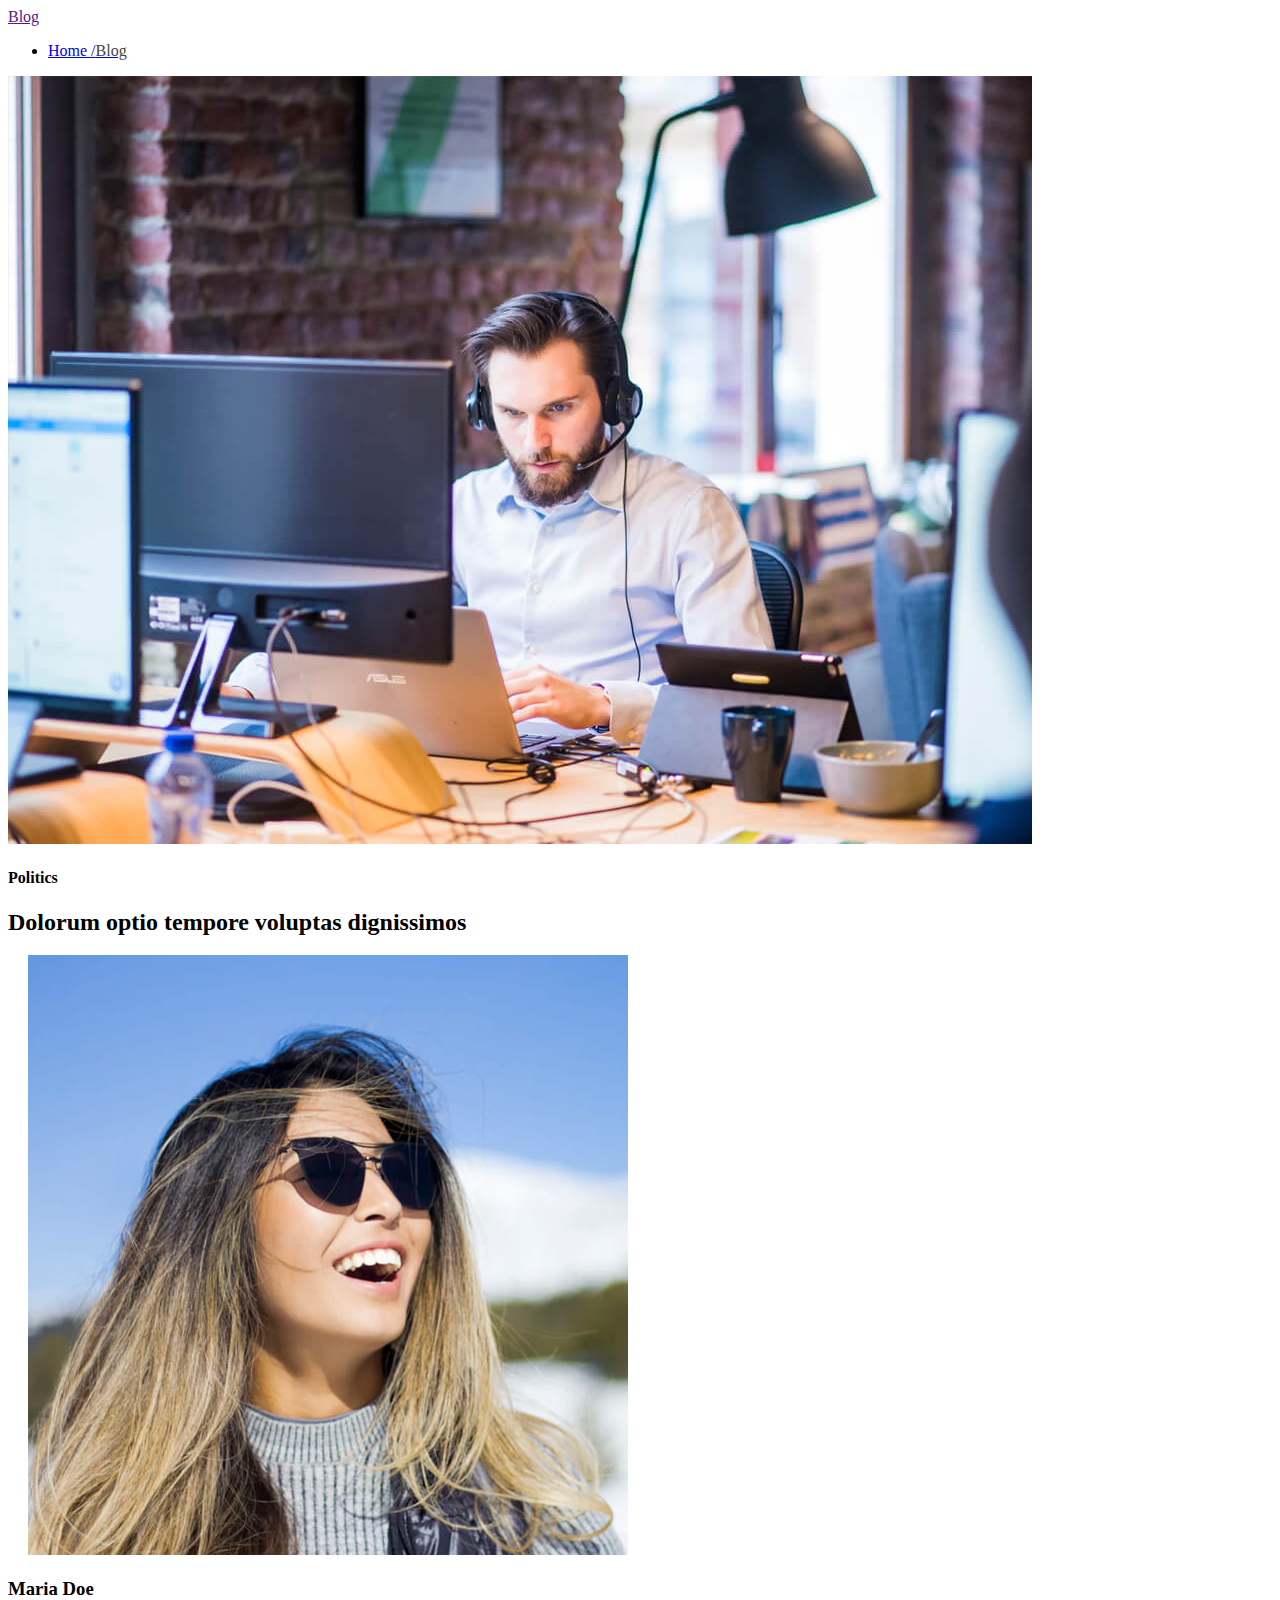
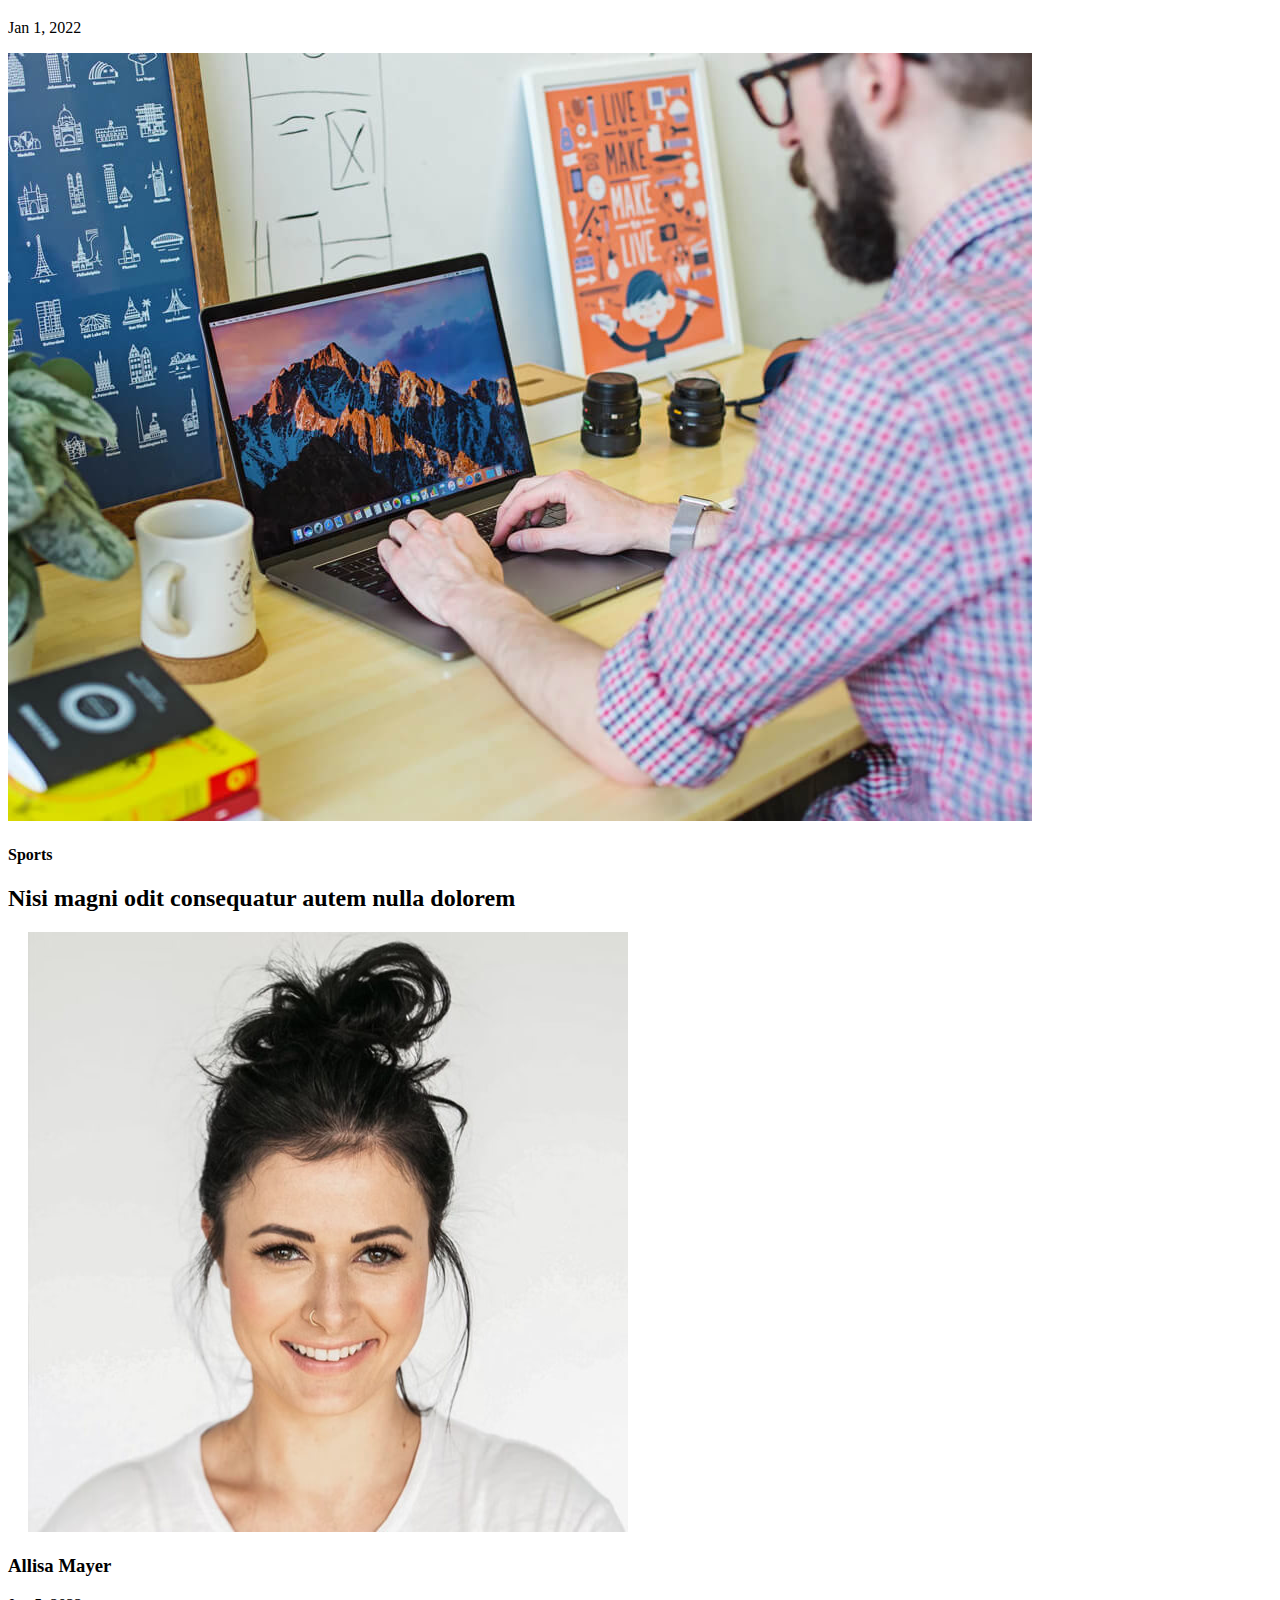
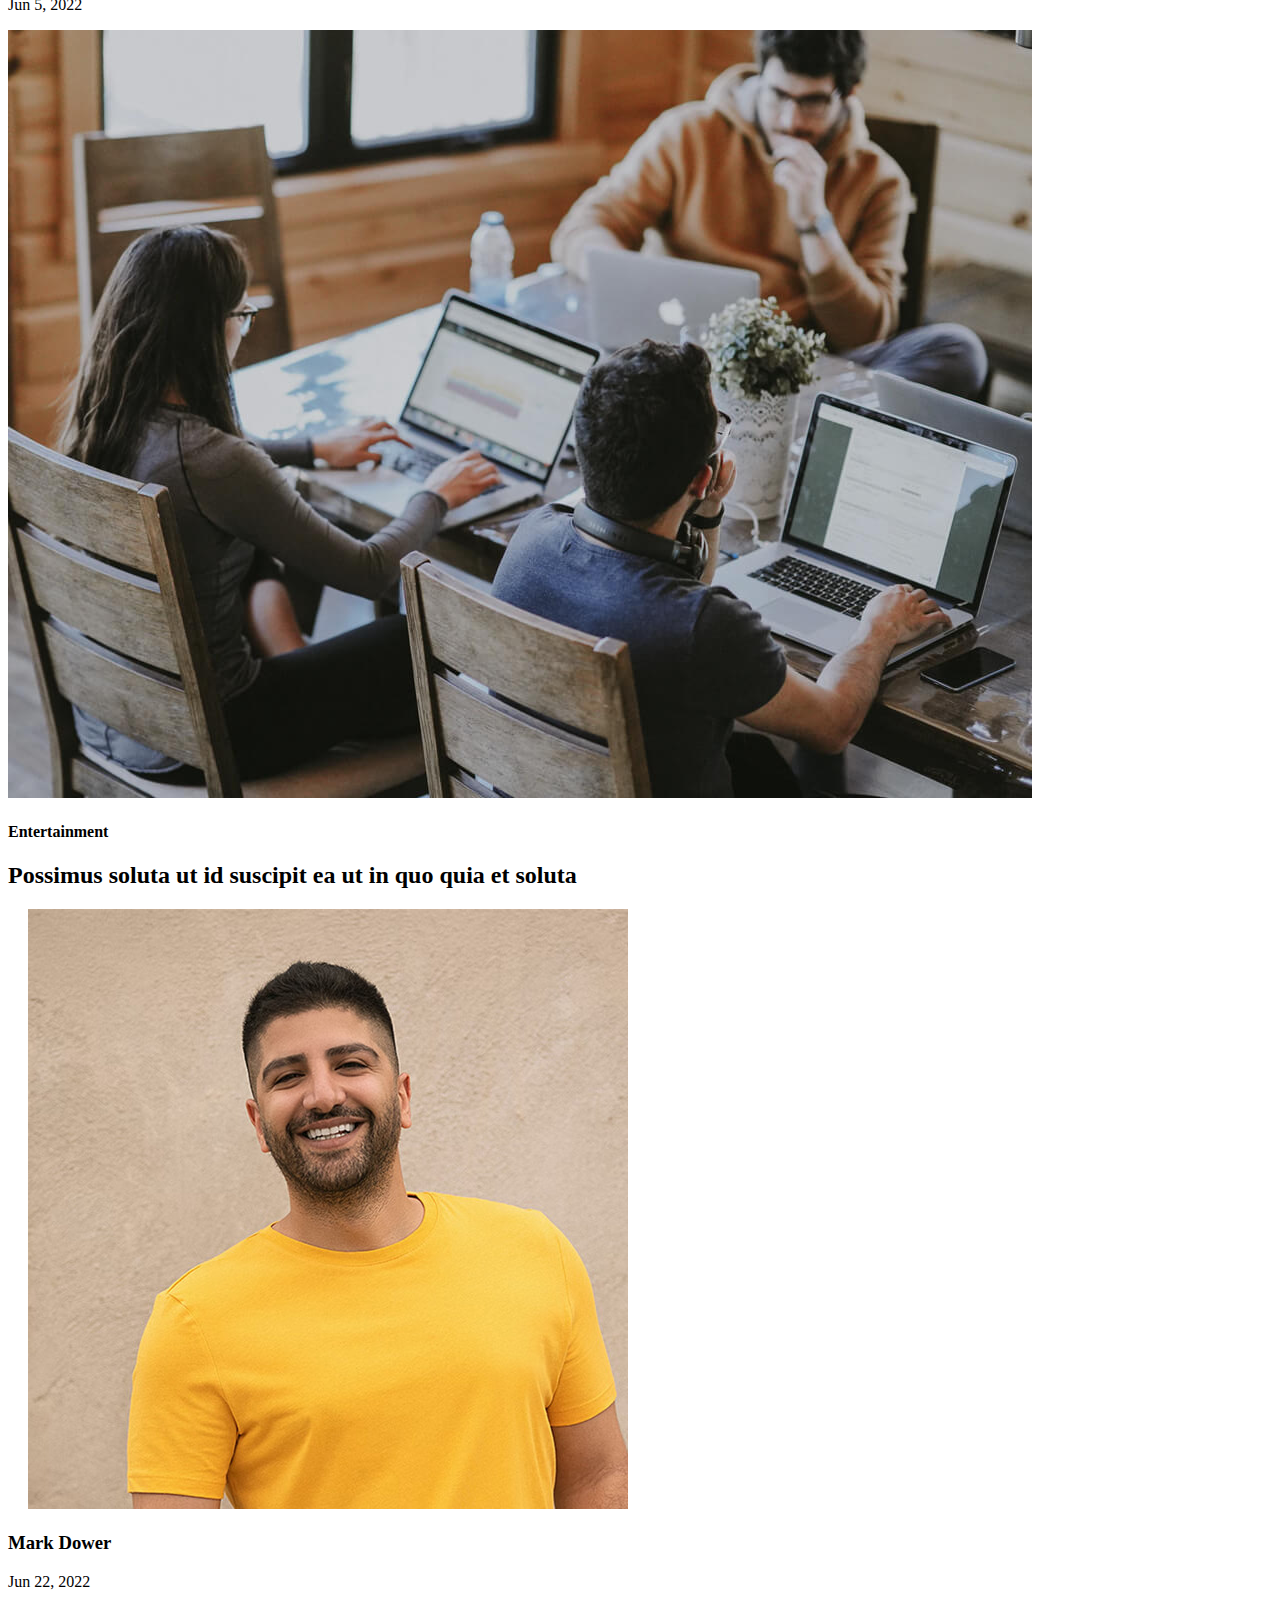
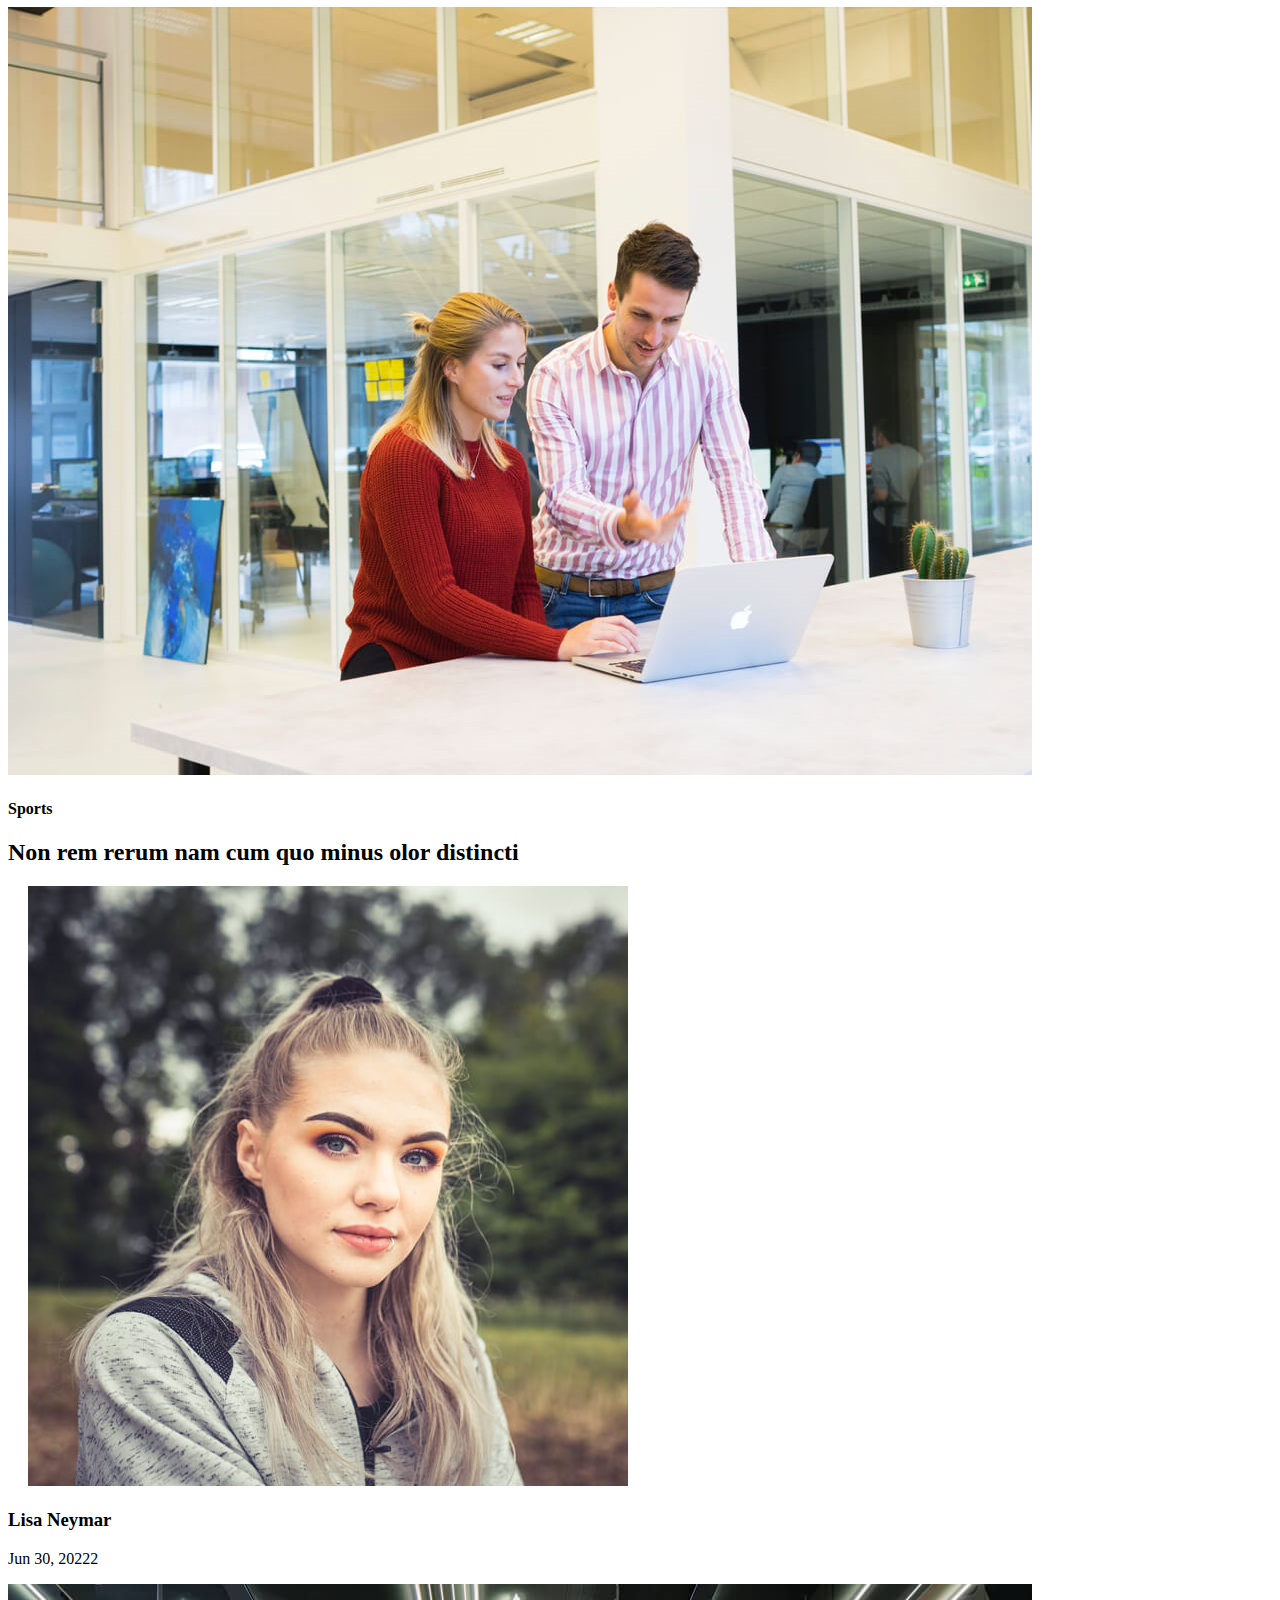
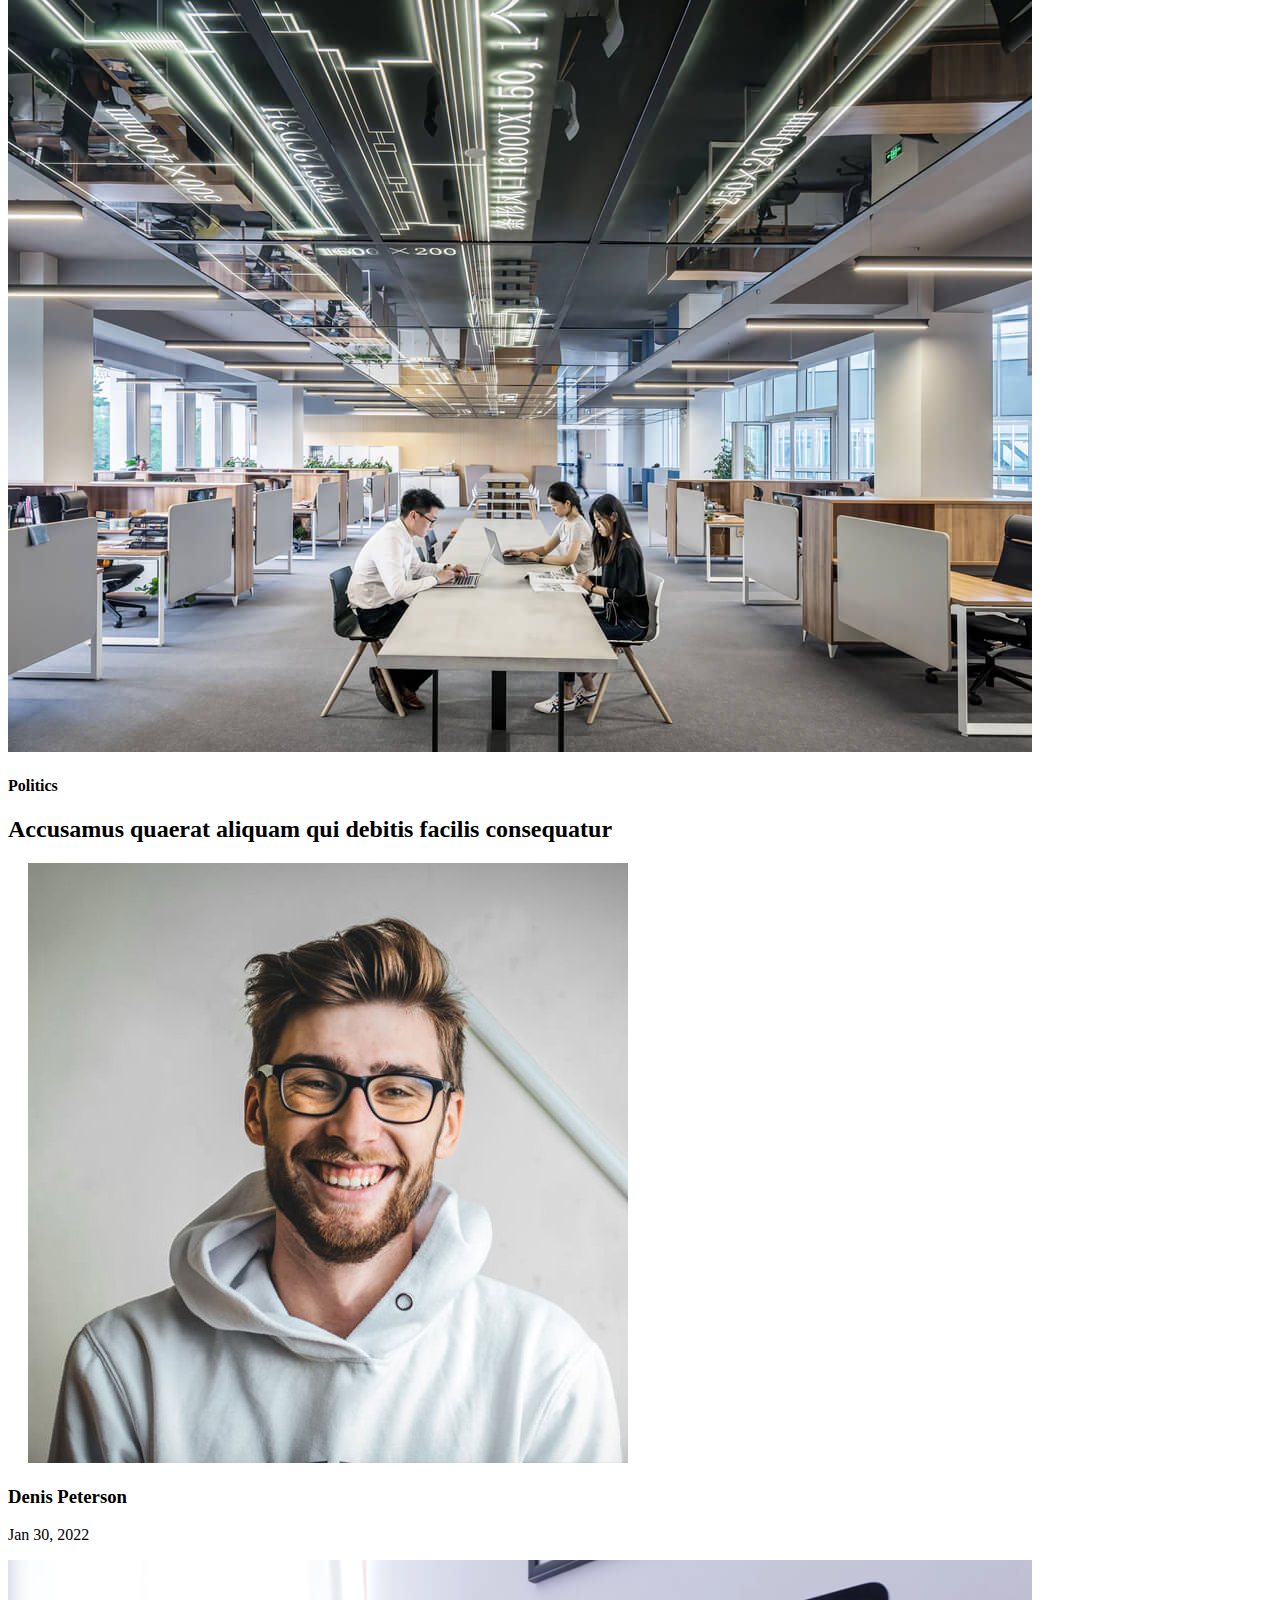
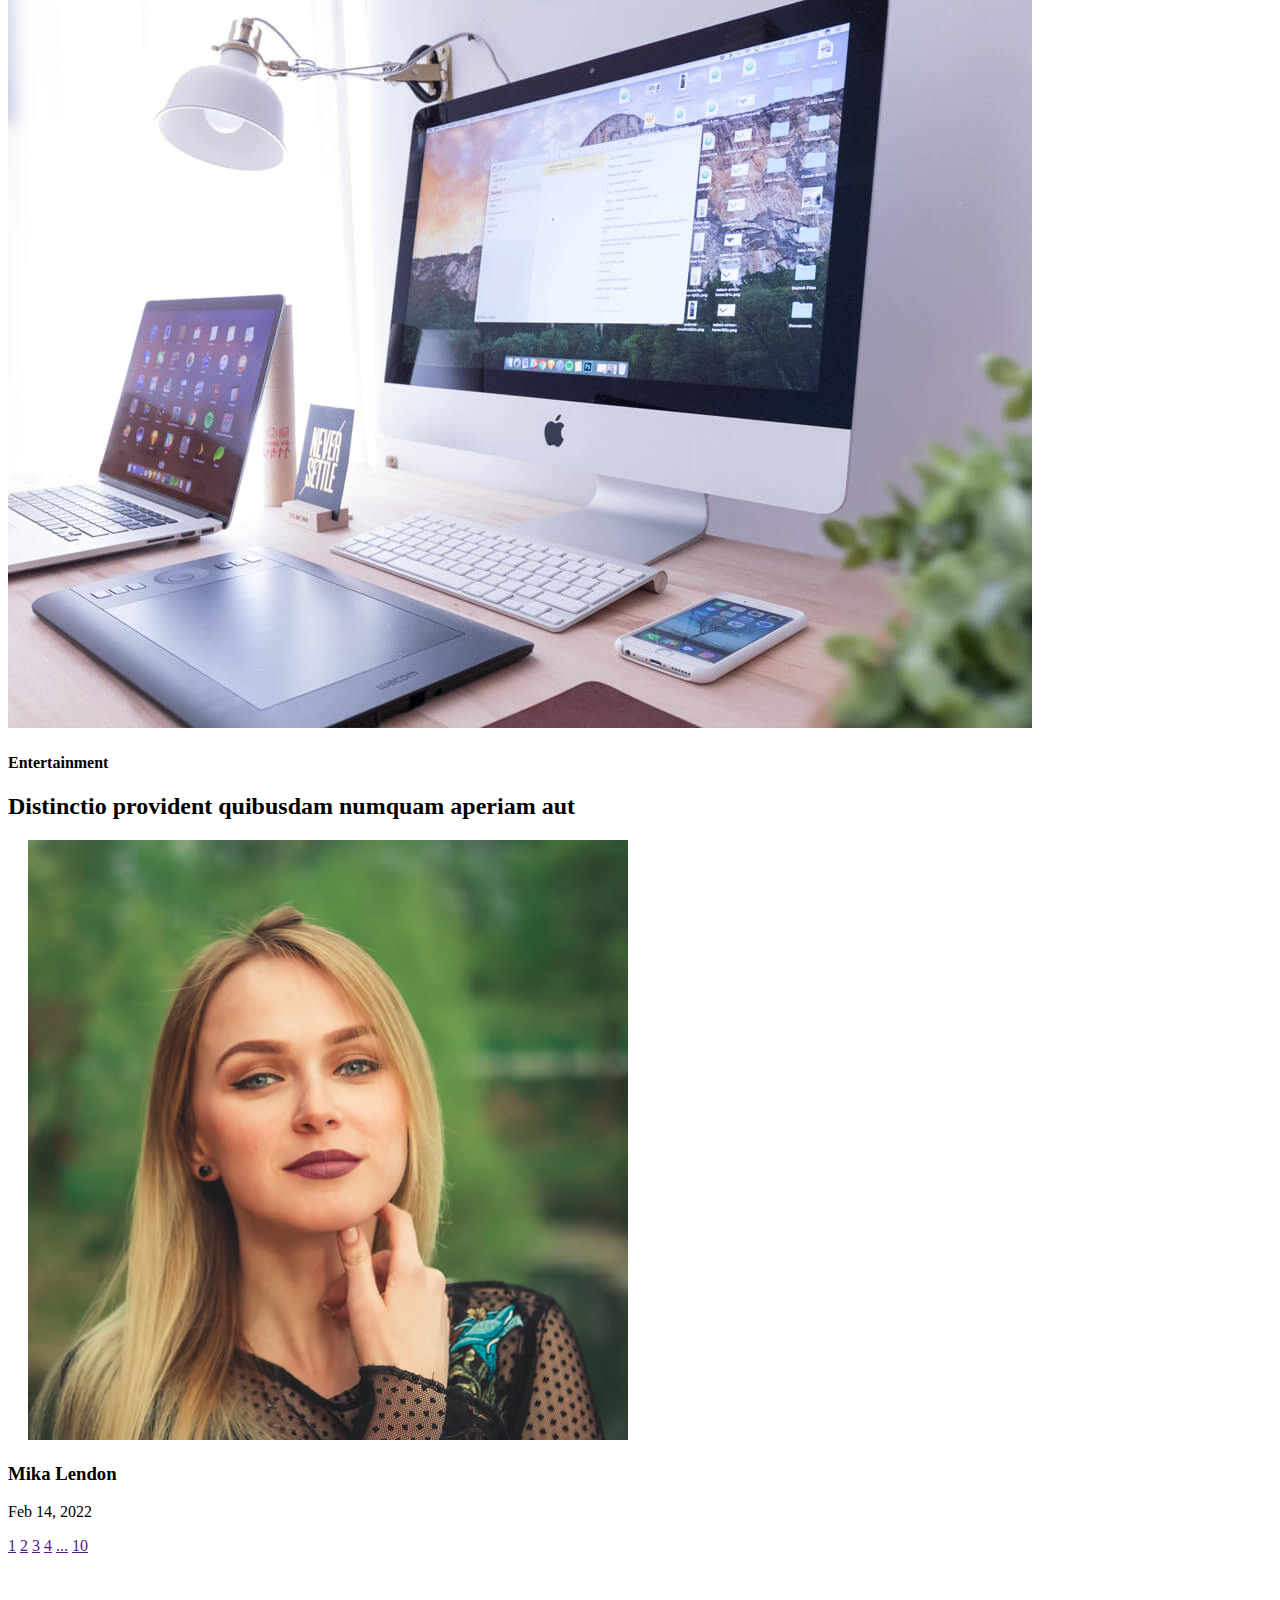
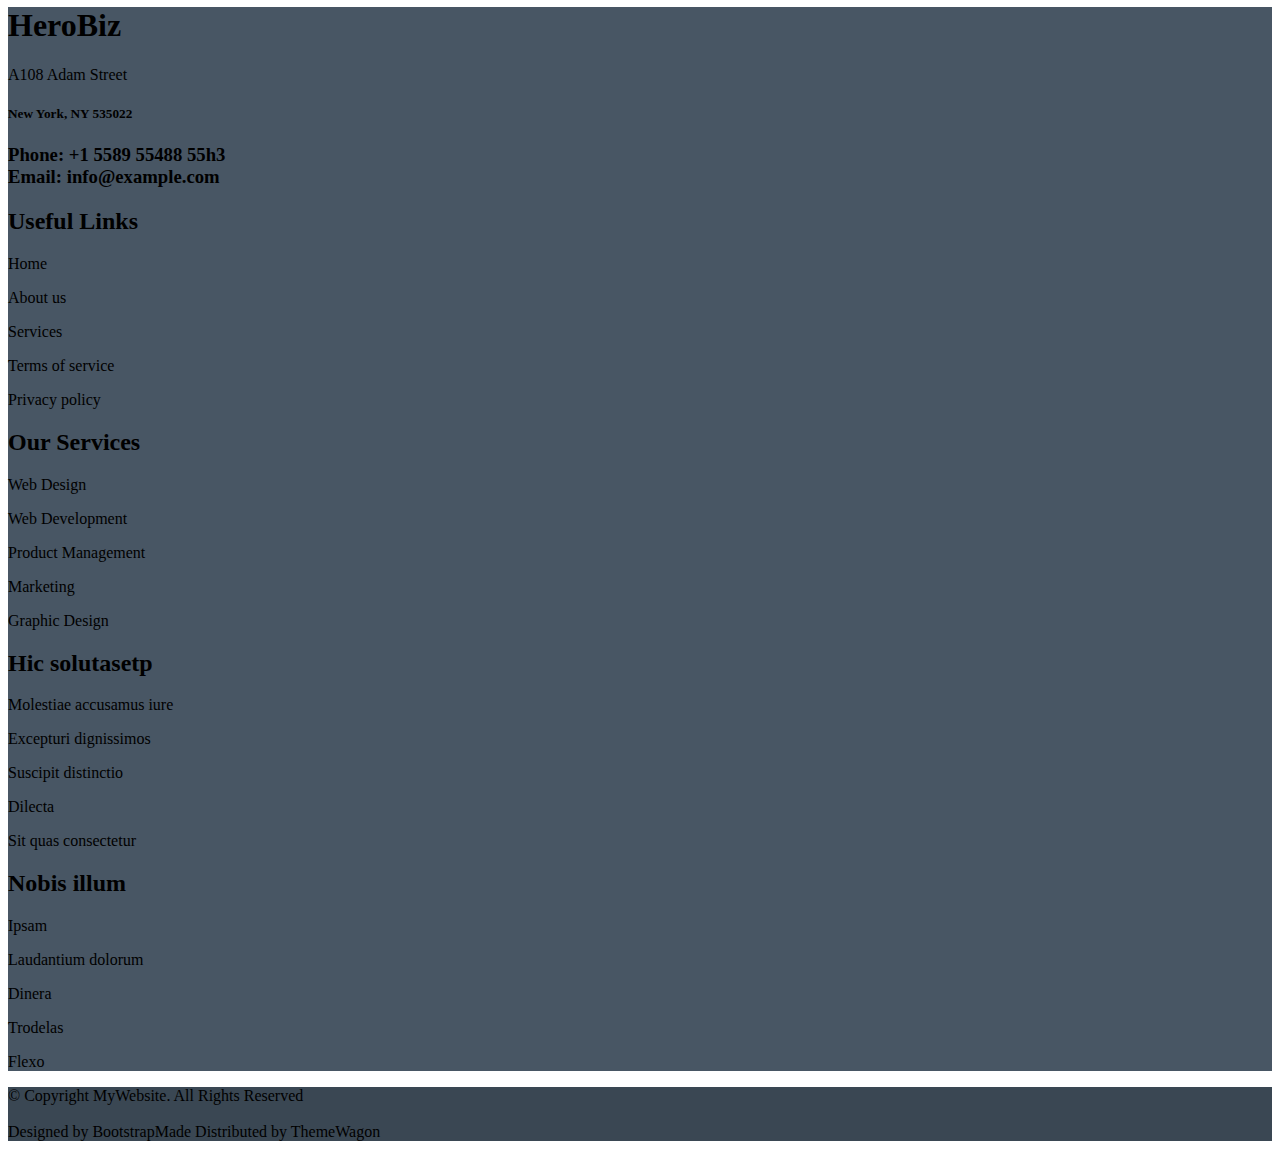
==== blog.html @ 5c08d58c "test" ====
<!DOCTYPE html>
<html lang="en">
<head>
    <meta charset="UTF-8">
    <meta name="viewport" content="width=device-width, initial-scale=1.0">
    <title>Document</title>
    <link rel="stylesheet" href="css/blog.css">
    <link rel="stylesheet" href="css/all.min.css">
</head>
<body>
    <!-- <header-1>
        <div class="w-100 header-1"> -->
            <!-- <div class="w-1140"> -->
                <!-- <div class="flex space-bitween align-center">
                    <div class="header-logo-1">
                        <a href="">HeroBiz.</a>
                    </div>
                    <div class="header-navbar-1">
                        <div class="flex align-center">
                            <div class="header-nav-1" style="margin-right: 160px;">
                                <ul class="flex">


                                    <li><a href="index.html">Home</a></li>
                                    <li><a href="">About</a></li>
                                    <li><a href="">Services</a></li>
                                    <li><a href="">Portfolio</a></li>
                                    <li><a href="">Team</a></li>
                                    <li><a href="">Blog</a></li>
                                    <li><a href="">Dropdown</a></li>
                                    <li><a href="">Contact</a></li>
                                </ul>
                            </div>
                            <div class="header-btn-1">
                                <a href="">Get started</a>
                            </div>
                        </div>
                    </div>
                </div> -->
            <!-- </div> -->
        <!-- </div>
    </header-1> -->
    <header>
        <div class="w-100 header">
            <div class="w-1140">
                <div class="flex space-bitween align-center">
                    <div class="header-logo">
                        <a href="">Blog</a>
                    </div>
                    <div class="header-navbar">
                        <div class="flex align-center">
                            <div class="header-nav">
                                <ul class="flex">
                                    <li><a href="index.html">Home /<span style="color: #444444;">Blog</span> </a></li>
                                </ul>   
                            </div>
                        </div>
                    </div>
                </div>
            </div>
        </div>
    </header>
    <div class="w-100">
        <div class="w-1140">
            <div class="flex">
                <div class="main">
                    <div class="pic-1">
                        <img src="/21.jpg" alt="">
                        <div class="text-1">
                            <h4>Politics</h4>
                            <h2>Dolorum optio tempore voluptas dignissimos</h2>
                            <div class="ttt flex">
                            <img src="/27.jpg" style="margin-left: 20px;" alt="">
                            <div class="ttt-1">
                                <h3>Maria Doe</h3>
                                <p>Jan 1, 2022</p>
                            </div>
                            </div>
                        </div>
                    </div>
                    <div class="pic-2">
                        <img src="/22.jpg" alt="">
                        <div class="textt-1">
                            <h4>Sports</h4>
                            <h2>Nisi magni odit consequatur autem nulla dolorem</h2>
                            <div class="tttt flex">
                            <img src="/28.jpg" style="margin-left: 20px;" alt="">
                            <div class="tttt-1">
                                <h3>Allisa Mayer</h3>
                                <p>Jun 5, 2022</p>
                            </div>
                            </div>
                        </div>
                    </div>
                    <div class="pic-3">
                        <img src="/23.jpg" alt="">
                        <div class="texttt-1">
                            <h4>Entertainment</h4>
                            <h2>Possimus soluta ut id suscipit ea ut in quo quia et soluta</h2>
                            <div class="ttttt flex">
                            <img src="/29.jpg" style="margin-left: 20px;" alt="">
                            <div class="ttttt-1">
                                <h3>Mark Dower</h3>
                                <p>Jun 22, 2022</p>
                            </div>
                            </div>
                        </div>
                    </div>
                    <div class="pic-4">
                        <img src="/24.jpg" alt="">
                        <div class="pin-1">
                            <h4>Sports</h4>
                            <h2>Non rem rerum nam cum quo minus olor distincti</h2>
                            <div class="aaa flex">
                            <img src="/30.jpg" style="margin-left: 20px;" alt="">
                            <div class="aaa-1">
                                <h3>Lisa Neymar</h3>
                                <p>Jun 30, 20222</p>
                            </div>
                            </div>
                        </div>
                        
                    </div>
                    <div class="pic-5">
                        <img src="/25.jpg" alt="">
                        <div class="pinn-1">
                            <h4>Politics</h4>
                            <h2>Accusamus quaerat aliquam qui debitis facilis consequatur
                            </h2>
                            <div class="aaaa flex">
                            <img src="/31.jpg" style="margin-left: 20px;" alt="">
                            <div class="aaaa-1">
                                <h3>Denis Peterson</h3>
                                <p>Jan 30, 2022</p>
                            </div>
                            </div>
                        </div>
                    </div>
                    <div class="pic-6">
                        <img src="/26.jpg" alt="">
                        <div class="pinnn-1">
                            <h4>Entertainment</h4>
                            <h2>Distinctio provident quibusdam numquam aperiam aut</h2>
                            <div class="aaaaa flex">
                            <img src="/32.jpg" style="margin-left: 20px;" alt="">
                            <div class="aaaaa-1">
                                <h3>Mika Lendon</h3>
                                <p>Feb 14, 2022</p>
                            </div>
                            </div>
                        </div>
                    </div>
                </div>
            </div>
        </div>
    </div>
    <div class="w-100">
        <div class="w-1140">
            <div class="flex">
                <div class="digit">
                    <a href="">1</a>
                    <a href="">2</a>
                    <a href="">3</a>
                    <a href="">4</a>
                    <a href="">...</a>
                    <a href="">10</a>
                </div>
            </div>
        </div>
    </div>
    <div class="w-100" style="background-color: #485664;">
        <div class="w-1140">
            <div class="flex" style="margin-top: 52px;">
                <div class="rao">
                    <div class="a-40">
                        <h1>HeroBiz</h1>
                        <p>A108 Adam Street</p>
                        <h5>New York, NY 535022</h5>
                        <h3>Phone: +1 5589 55488 55h3<br>Email: info@example.com</h3></h3>
                    </div>
                    <div class="a-15">
                        <h2>Useful Links</h2>
                        <p>Home</p>
                        <p>About us</p>
                        <p>Services</p>
                        <p>Terms of service</p>
                        <p>Privacy policy</p>
                    </div>
                    <div class="b-15">
                        <h2>Our Services</h2>
                        <p>Web Design</p>
                        <p>Web Development</p>
                        <p>Product Management</p>
                        <p>Marketing</p>
                        <p>Graphic Design</p>
                    </div>
                    <div class="c-15">
                        <h2>Hic solutasetp</h2>
                        <p>Molestiae accusamus iure</p>
                        <p>Excepturi dignissimos</p>
                        <p>Suscipit distinctio</p>
                        <p>Dilecta</p>
                        <p>Sit quas consectetur</p>
                    </div>
                    <div class="d-15">
                        <h2>Nobis illum</h2>
                        <p>Ipsam</p>
                        <p>Laudantium dolorum</p>
                        <p>Dinera</p>
                        <p>Trodelas</p>
                        <p>Flexo</p>
                    </div>
                </div>
            </div>
        </div>
    </div>
    <div class="w-100" style="background-color:  #3a4753;">
        <div class="w-1140">
            <div class="flex">
                <div class="katar">
                    <div class="part-1">
                       <p>© Copyright MyWebsite. All Rights Reserved<br><br>
                        Designed by <span>BootstrapMade</span> Distributed by <span>ThemeWagon</span></p> 
                    </div>
                    <div class="part-2">
                        <i class="fa-brands fa-x-twitter"></i>
                        <i class="fa-brands fa-facebook"></i>
                        <i class="fa-brands fa-instagram"></i>
                        <i class="fa-brands fa-linkedin"></i>
                    </div>
                </div>
            </div>
        </div>
    </div>
</body>
</html>
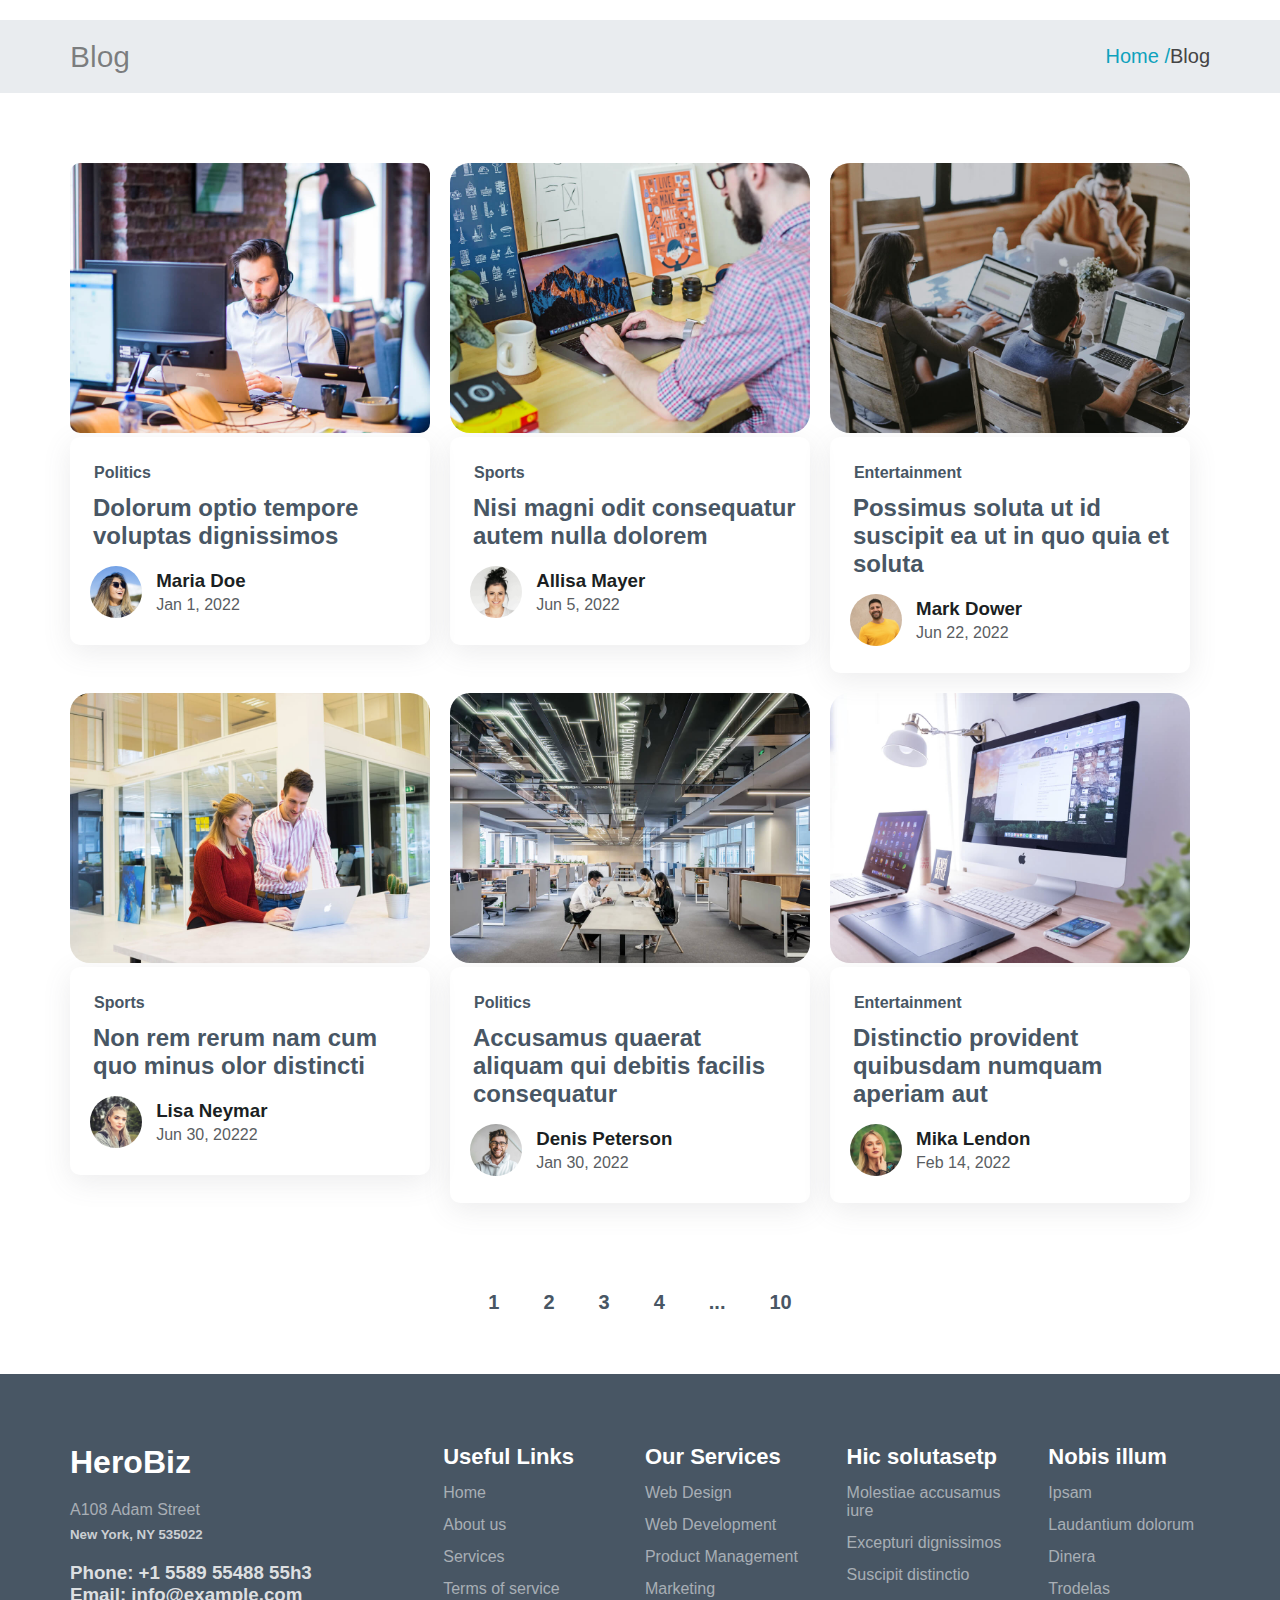
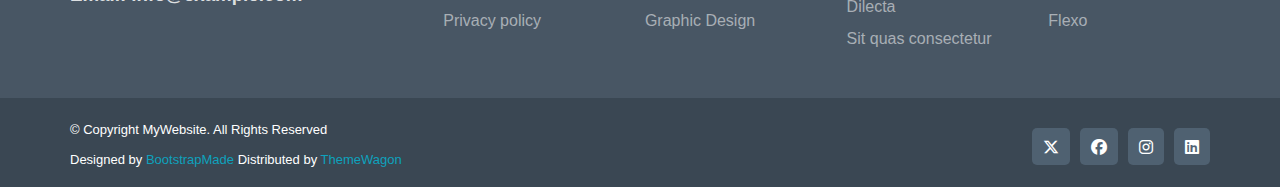
==== commit 0cf30055: "first" ====
--- a/blog.html
+++ b/blog.html
@@ -4,8 +4,8 @@
     <meta charset="UTF-8">
     <meta name="viewport" content="width=device-width, initial-scale=1.0">
     <title>Document</title>
-    <link rel="stylesheet" href="css/blog.css">
-    <link rel="stylesheet" href="css/all.min.css">
+    <link rel="stylesheet" href="./boostrap/css/blog.css">
+    <link rel="stylesheet" href="./boostrap/css/all.min.css">
 </head>
 <body>
     <!-- <header-1>
--- a/boostrap/css/blog.css
+++ b/boostrap/css/blog.css
@@ -0,0 +1,724 @@
+*{
+    margin: 0;
+    padding: 0;
+    box-sizing: border-box;
+    list-style: none;
+    text-decoration: none;
+    /* background-color: #ffffff; */
+   
+}
+.header-1{
+    background-color: #fff;
+    position: sticky;
+    top: 0;
+    z-index: 999;
+}
+.header-1 .header-logo-1 a{
+    font-size: 30px;
+    color: rgba(0, 0, 0, 0.473);
+    margin-left: 10px;
+    font-family: 'Lucida Sans', 'Lucida Sans Regular', 'Lucida Grande', 'Lucida Sans Unicode', Geneva, Verdana, sans-serif;
+}
+.header-1 .header-navbar-1 .header-nav-1 .flex{
+column-gap: 30px;
+}
+.header-1 .header-navbar-1 .header-nav-1 a{
+    color: rgba(8, 8, 8, 0.61);
+    padding: 25px 0;
+    display: block;
+    font-family: 'Gill Sans', 'Gill Sans MT', Calibri, 'Trebuchet MS', sans-serif;
+    font-size: 18px;
+}
+.header-1 .header-navbar-1 .header-btn-1 a{
+    background-color:  #0ea2bd;
+    padding: 10px 15px;
+    color: #fff;
+    display: block;
+    border-radius: 5px;
+    margin-right: 10px;
+    font-family: Georgia, 'Times New Roman', Times, serif;
+   
+}
+.header-1 .header-navbar-1 .header-nav-1 a:hover{
+     color: #0ea2bd;
+
+}
+.header-1 .header-navbar-1 .header-btn-1 :hover{
+    color: #e1eaf3;
+}
+.header-1 .header-navbar-1 .flex{
+
+    column-gap: 36px;
+}
+.header{
+    margin-top: 20px;
+    background-color: #e9ecef;
+}
+.w-100{
+    width: 100%;
+   
+}
+.w-1140{
+    width: 1140px;
+    top: 133px;
+    margin: auto;
+}
+.flex{
+    display: flex;
+    flex-wrap: wrap;
+}
+.space-bitween{
+    justify-content: space-between;
+}
+.align-center{
+    align-items: center;
+}
+/* .header{
+    background-color:#3d4d6a;
+} */
+    .header .header-logo a{
+    font-size: 30px;
+    color: rgba(0, 0, 0, 0.473);
+    font-family: 'Lucida Sans', 'Lucida Sans Regular', 'Lucida Grande', 'Lucida Sans Unicode', Geneva, Verdana, sans-serif;
+}
+.header .header-navbar .header-nav .flex{
+    column-gap: 30px;
+}
+.header .header-navbar .header-nav a{
+    color: #0ea2bd;
+    padding: 25px 0;
+    display: block;
+    font-family: 'Gill Sans', 'Gill Sans MT', Calibri, 'Trebuchet MS', sans-serif;
+    font-size: 20px;
+  
+}
+.header .header-navbar .header-nav a:hover{
+    color: #0ea2bd;
+}
+.header .header-navbar .flex{
+
+    column-gap: 36px;
+
+}
+.main{
+    width: 100%;
+    display: inline-flex;
+    flex-wrap: wrap;
+    gap: 20px;
+    margin-top: 70px;
+}
+.pic-1{
+    width: calc(33.33% - 20px);
+}
+.pic-1 img{
+    width: 100%;
+    border-radius: 10px;
+    /* box-shadow: rgba(100, 100, 111, 0.123) 0px 7px 10px; */
+}
+.text-1{
+    width: 100%;
+    box-shadow: rgba(100, 100, 111, 0.123) 0px 7px 29px ;
+    padding: 13px 12px 27px 0px;
+     transition: .2s;
+     overflow: hidden;
+     position: relative;
+     top: 0;
+     border-radius: 10px;
+}
+.text-1 h4{
+    margin-top: 14px;
+    padding-left: 24px;
+    color: #485664;
+    font-family: Arial, Helvetica, sans-serif;
+}
+.text-1 h2{
+    margin-top: 12px;
+    padding-left: 23px;
+    color: #485664;
+    font-family: 'Gill Sans', 'Gill Sans MT', Calibri, 'Trebuchet MS', sans-serif;
+}
+.text-1 h2:hover{
+    color: #0ea2bd;
+}
+.ttt img{
+    width: 15%;
+    margin-top: 16px;
+    /* padding-left: 23px; */
+    border-radius: 50px;
+
+}
+.ttt-1 h3{
+    margin-top: 20px;
+    padding-left: 14px;
+    font-family: 'Gill Sans', 'Gill Sans MT', Calibri, 'Trebuchet MS', sans-serif;
+    color: #1b1f23;
+}
+.ttt-1 p{
+    margin-top: 4px;
+    padding-left: 14px;
+    color:  #595d62;
+    font-family: 'Lucida Sans', 'Lucida Sans Regular', 'Lucida Grande', 'Lucida Sans Unicode', Geneva, Verdana, sans-serif;
+}
+.pic-2{
+    width: calc(33.33% - 20px);
+}
+.pic-2 img{
+    width: 100%;
+    border-radius: 20px;
+}
+
+.textt-1{
+    width: 100%;
+    box-shadow: rgba(100, 100, 111, 0.123) 0px 7px 29px ;
+    padding: 13px 12px 27px 0px;
+     transition: .2s;
+     overflow: hidden;
+     position: relative;
+     top: 0;
+     border-radius: 10px;
+}
+.textt-1 h4{
+    margin-top: 14px;
+    padding-left: 24px;
+    color: #485664;
+    font-family: Arial, Helvetica, sans-serif;
+}
+.textt-1 h2{
+    margin-top: 12px;
+    padding-left: 23px;
+    color: #485664;
+    font-family: 'Gill Sans', 'Gill Sans MT', Calibri, 'Trebuchet MS', sans-serif;
+}
+.textt-1 h2:hover{
+    color: #0ea2bd;
+}
+.tttt img{
+    width: 15%;
+    margin-top: 16px;
+    /* padding-left: 23px; */
+    border-radius: 50px;
+
+}
+.tttt-1 h3{
+    margin-top: 20px;
+    padding-left: 14px;
+    font-family: 'Gill Sans', 'Gill Sans MT', Calibri, 'Trebuchet MS', sans-serif;
+    color: #1b1f23;
+}
+.tttt-1 p{
+    margin-top: 4px;
+    padding-left: 14px;
+    color:  #595d62;
+    font-family: 'Lucida Sans', 'Lucida Sans Regular', 'Lucida Grande', 'Lucida Sans Unicode', Geneva, Verdana, sans-serif;
+}
+.pic-3{
+    width: calc(33.33% - 20px);
+}
+.pic-3 img{
+    width: 100%;
+    border-radius: 20px;
+}
+
+.texttt-1{
+    width: 100%;
+    box-shadow: rgba(100, 100, 111, 0.123) 0px 7px 29px ;
+    padding: 13px 12px 27px 0px;
+     transition: .2s;
+     overflow: hidden;
+     position: relative;
+     top: 0;
+     border-radius: 10px;
+}
+.texttt-1 h4{
+    margin-top: 14px;
+    padding-left: 24px;
+    color: #485664;
+    font-family: Arial, Helvetica, sans-serif;
+}
+.texttt-1 h2{
+    margin-top: 12px;
+    padding-left: 23px;
+    color: #485664;
+    font-family: 'Gill Sans', 'Gill Sans MT', Calibri, 'Trebuchet MS', sans-serif;
+}
+.texttt-1 h2:hover{
+    color: #0ea2bd;
+}
+.ttttt img{
+    width: 15%;
+    margin-top: 16px;
+    /* padding-left: 23px; */
+    border-radius: 50px;
+
+}
+.ttttt-1 h3{
+    margin-top: 20px;
+    padding-left: 14px;
+    font-family: 'Gill Sans', 'Gill Sans MT', Calibri, 'Trebuchet MS', sans-serif;
+    color: #1b1f23;
+}
+.ttttt-1 p{
+    margin-top: 4px;
+    padding-left: 14px;
+    color:  #595d62;
+    font-family: 'Lucida Sans', 'Lucida Sans Regular', 'Lucida Grande', 'Lucida Sans Unicode', Geneva, Verdana, sans-serif;
+}
+.pic-4{
+    width: calc(33.33% - 20px);
+}
+.pic-4 img{
+    width: 100%;
+    border-radius: 20px;
+}
+.pin-1{
+    width: 100%;
+    box-shadow: rgba(100, 100, 111, 0.123) 0px 7px 29px ;
+    padding: 13px 12px 27px 0px;
+     transition: .2s;
+     overflow: hidden;
+     position: relative;
+     top: 0;
+     border-radius: 10px;
+}
+.pin-1 h4{
+    margin-top: 14px;
+    padding-left: 24px;
+    color: #485664;
+    font-family: Arial, Helvetica, sans-serif;
+}
+.pin-1 h2{
+    margin-top: 12px;
+    padding-left: 23px;
+    color: #485664;
+    font-family: 'Gill Sans', 'Gill Sans MT', Calibri, 'Trebuchet MS', sans-serif;
+}
+.pin-1 h2:hover{
+    color: #0ea2bd;
+}
+.aaa img{
+    width: 15%;
+    margin-top: 16px;
+    /* padding-left: 23px; */
+    border-radius: 50px;
+
+}
+.aaa-1 h3{
+    margin-top: 20px;
+    padding-left: 14px;
+    font-family: 'Gill Sans', 'Gill Sans MT', Calibri, 'Trebuchet MS', sans-serif;
+    color: #1b1f23;
+}
+.aaa-1 p{
+    margin-top: 4px;
+    padding-left: 14px;
+    color:  #595d62;
+    font-family: 'Lucida Sans', 'Lucida Sans Regular', 'Lucida Grande', 'Lucida Sans Unicode', Geneva, Verdana, sans-serif;
+}
+.pic-5{
+    width: calc(33.33% - 20px);
+}
+.pic-5 img{
+    width: 100%;
+    border-radius: 20px;
+}
+.pinn-1{
+    width: 100%;
+    box-shadow: rgba(100, 100, 111, 0.123) 0px 7px 29px ;
+    padding: 13px 12px 27px 0px;
+     transition: .2s;
+     overflow: hidden;
+     position: relative;
+     top: 0;
+     border-radius: 10px;
+}
+.pinn-1 h4{
+    margin-top: 14px;
+    padding-left: 24px;
+    color: #485664;
+    font-family: Arial, Helvetica, sans-serif;
+}
+.pinn-1 h2{
+    margin-top: 12px;
+    padding-left: 23px;
+    color: #485664;
+    font-family: 'Gill Sans', 'Gill Sans MT', Calibri, 'Trebuchet MS', sans-serif;
+}
+.pinn-1 h2:hover{
+    color: #0ea2bd;
+}
+.aaaa img{
+    width: 15%;
+    margin-top: 16px;
+    /* padding-left: 23px; */
+    border-radius: 50px;
+
+}
+.aaaa-1 h3{
+    margin-top: 20px;
+    padding-left: 14px;
+    font-family: 'Gill Sans', 'Gill Sans MT', Calibri, 'Trebuchet MS', sans-serif;
+    color: #1b1f23;
+}
+.aaaa-1 p{
+    margin-top: 4px;
+    padding-left: 14px;
+    color:  #595d62;
+    font-family: 'Lucida Sans', 'Lucida Sans Regular', 'Lucida Grande', 'Lucida Sans Unicode', Geneva, Verdana, sans-serif;
+}
+.pic-6{
+    width: calc(33.33% - 20px);
+}
+.pic-6 img{
+    width: 100%;
+    border-radius: 20px;
+
+}
+.pinnn-1{
+    width: 100%;
+    box-shadow: rgba(100, 100, 111, 0.123) 0px 7px 29px ;
+    padding: 13px 12px 27px 0px;
+     transition: .2s;
+     overflow: hidden;
+     position: relative;
+     top: 0;
+     border-radius: 10px;
+}
+.pinnn-1 h4{
+    margin-top: 14px;
+    padding-left: 24px;
+    color: #485664;
+    font-family: Arial, Helvetica, sans-serif;
+}
+.pinnn-1 h2{
+    margin-top: 12px;
+    padding-left: 23px;
+    color: #485664;
+    font-family: 'Gill Sans', 'Gill Sans MT', Calibri, 'Trebuchet MS', sans-serif;
+}
+.pinnn-1 h2:hover{
+    color: #0ea2bd;
+}
+.aaaaa img{
+    width: 15%;
+    margin-top: 16px;
+    /* padding-left: 23px; */
+    border-radius: 50px;
+
+}
+.aaaaa-1 h3{
+    margin-top: 20px;
+    padding-left: 14px;
+    font-family: 'Gill Sans', 'Gill Sans MT', Calibri, 'Trebuchet MS', sans-serif;
+    color: #1b1f23;
+}
+.aaaaa-1 p{
+    margin-top: 4px;
+    padding-left: 14px;
+    color:  #595d62;
+    font-family: 'Lucida Sans', 'Lucida Sans Regular', 'Lucida Grande', 'Lucida Sans Unicode', Geneva, Verdana, sans-serif;
+}
+.digit{
+    margin-top: 80px;
+    width: 100%;
+    display: flex;
+    justify-content: center;
+    gap: 20px;
+    font-size: 20px;
+    font-weight: bold;
+    text-align: center;
+
+}
+.digit a{
+    padding: 8px 12px;
+    color: #485664;
+    display: inline-block;
+    transition: background-color 0.3s ease;
+    font-family: 'Trebuchet MS', 'Lucida Sans Unicode', 'Lucida Grande', 'Lucida Sans', Arial, sans-serif;
+}
+.digit a:hover{
+    padding: 6px 12px;
+    color: #fff;
+    background-color: #0ea2bd;
+    transition: 0.5s;
+    overflow: hidden;
+}
+.rao{
+    width: 100%;
+    display: inline-flex;
+    padding: 50px 0px;
+    gap: 40px;
+}
+.a-40{
+    width: 34%;
+}
+.a-40 h1{
+    margin-top: 20px;
+    color: #fff;
+    font-family: 'Gill Sans', 'Gill Sans MT', Calibri, 'Trebuchet MS', sans-serif;
+    font-size: 32px;
+}
+.a-40 p{
+    color: #ffffff88;
+    margin-top: 20px;
+    font-family: Arial, Helvetica, sans-serif;
+}
+.a-40 h5{
+    color: #ffffffbb;
+    margin-top: 8px;
+    font-family: Arial, Helvetica, sans-serif;
+
+}
+.a-40 h3{
+    margin-top: 20px;
+    color: #ffffffd4;
+    font-family: Arial, Helvetica, sans-serif;
+}
+.a-15{
+    width: 16.50%;
+}
+.a-15 h2{
+    margin-top: 20px;
+    color: #fff;
+    font-family: 'Gill Sans', 'Gill Sans MT', Calibri, 'Trebuchet MS', sans-serif;
+    font-size: 22px;
+}
+.a-15 p{
+    margin-top: 14px;
+    color: #ffffff88;
+    font-family: Arial, Helvetica, sans-serif;
+
+}
+.a-15 p:hover{
+    color: #0ea2bd;
+}
+.b-15{
+    width: 16.50%;
+}
+
+.b-15 h2{
+    margin-top: 20px;
+    color: #fff;
+    font-family: 'Gill Sans', 'Gill Sans MT', Calibri, 'Trebuchet MS', sans-serif;
+    font-size: 22px;
+}
+.b-15 p{
+    margin-top: 14px;
+    color: #ffffff88;
+    font-family: Arial, Helvetica, sans-serif;
+}
+.b-15 p:hover{
+    color: #0ea2bd;
+}
+.c-15{
+    width: 16.50%;
+}
+
+.c-15 h2{
+    margin-top: 20px;
+    color: #fff;
+    font-family: 'Gill Sans', 'Gill Sans MT', Calibri, 'Trebuchet MS', sans-serif;
+    font-size: 22px;
+}
+.c-15 p{
+    margin-top: 14px;
+    color: #ffffff88;
+    font-family: Arial, Helvetica, sans-serif;
+}
+.c-15 p:hover{
+    color: #0ea2bd;
+}
+.d-15{
+    width: 16.50%;
+}
+
+.d-15 h2{
+    margin-top: 20px;
+    color: #fff;
+    font-family: 'Gill Sans', 'Gill Sans MT', Calibri, 'Trebuchet MS', sans-serif;
+    font-size: 22px;
+}
+.d-15 p{
+    margin-top: 14px;
+    color: #ffffff88;
+    font-family: Arial, Helvetica, sans-serif;
+}
+.d-15 p:hover{
+    color: #0ea2bd;
+}
+.katar{
+    width: 100%;
+    display: inline-flex;
+}
+.part-1{
+    margin-top: 24px;
+    margin-bottom: 20px;
+    width: 50%;
+}
+.part-1 p{
+    color: #fff;
+    font-family: Arial, Helvetica, sans-serif;
+    font-size: 13px;
+}
+.part-1 p span{
+    color: #0ea2bd;
+}
+.part-2{
+    width: 50%;
+    display: flex;
+    gap: 10px;
+    justify-content: flex-end;
+}
+.part-2 i{
+    height: 37px;
+    background-color: #4f6171;
+    color: #fff;
+    margin-top: 30px;
+    box-shadow: rgb(17, 17, 235) 0px 0px 0px;
+    padding: 11px 11px 6px 11px;
+    transition: .2s;
+    overflow: hidden;
+    position: relative;
+    top: 0;
+    border-radius: 5px;
+    transition: 0.5px;
+}
+.part-2 i:hover{
+    background-color: #0ea2bd;
+}
+@media screen and (max-width: 1140px) {
+    .w-1140 {
+        width: 100%;
+        padding: 0 20px; 
+    }
+}
+@media screen and (max-width: 960px) {
+    .w-1140 {
+        width: 90%;
+    }
+}
+@media screen and (max-width: 720px) {
+    .w-1140 {
+        width: 85%;
+    }
+}
+@media screen and (max-width: 540px) {
+    .w-1140 {
+        width: 80%;
+    }
+}
+
+@media screen and (max-width: 540px) {
+    .w-1140 {
+        width: 100%;
+        padding: 0 10px; 
+    }
+}
+
+@media screen and (max-width: 960px) {
+    .header-1 .header-navbar-1 .header-nav-1 {
+        margin-right: 20px;
+    }
+
+    .main .pic-1,
+    .main .pic-2,
+    .main .pic-3,
+    .main .pic-4,
+    .main .pic-5,
+    .main .pic-6 {
+        width: 100%;
+        margin-bottom: 20px;
+    }
+
+    .main .pic-1 img,
+    .main .pic-2 img,
+    .main .pic-3 img,
+    .main .pic-4 img,
+    .main .pic-5 img,
+    .main .pic-6 img {
+        width: 100%;
+        height: auto;
+    }
+    .rao {
+        flex-direction: column;
+        align-items: center;
+    }
+
+    .rao .a-40,
+    .rao .a-15,
+    .rao .b-15,
+    .rao .c-15,
+    .rao .d-15 {
+        min-width: 100%;
+    }
+
+    .katar {
+        text-align: center;
+    }
+
+    .katar .part-1 {
+        margin-bottom: 15px;
+    }
+
+    .katar .part-2 {
+        justify-content: center;
+    }
+}
+@media screen and (max-width: 720px) {
+    .rao .a-40,
+    .rao .a-15,
+    .rao .b-15,
+    .rao .c-15,
+    .rao .d-15 {
+        min-width: 100%;
+    }
+
+    .katar .part-1 {
+        font-size: 12px;
+    }
+
+    .katar .part-2 i {
+        font-size: 18px;
+    }
+}
+@media screen and (max-width: 540px) {
+    .rao .a-40,
+    .rao .a-15,
+    .rao .b-15,
+    .rao .c-15,
+    .rao .d-15 {
+        min-width: 100%;
+    }
+
+    .katar .part-1 {
+        font-size: 12px;
+    }
+
+    .katar .part-2 i {
+        font-size: 16px;
+    }
+}
+@media screen and (max-width: 480px) {
+    .rao .a-40,
+    .rao .a-15,
+    .rao .b-15,
+    .rao .c-15,
+    .rao .d-15 {
+        min-width: 100%;
+        text-align: center;
+    }
+
+    .katar .part-1 {
+        font-size: 10px;
+    }
+
+    .katar .part-2 {
+        display: block;
+        text-align: center;
+    }
+
+    .katar .part-2 i {
+        font-size: 14px;
+        margin: 0 5px;
+    }
+}
+ --- a/boostrap/css/all.min.css
+++ b/boostrap/css/all.min.css
@@ -0,0 +1,9 @@
+/*!
+ * Font Awesome Free 6.7.1 by @fontawesome - https://fontawesome.com
+ * License - https://fontawesome.com/license/free (Icons: CC BY 4.0, Fonts: SIL OFL 1.1, Code: MIT License)
+ * Copyright 2024 Fonticons, Inc.
+ */
+.fa{font-family:var(--fa-style-family,"Font Awesome 6 Free");font-weight:var(--fa-style,900)}.fa,.fa-brands,.fa-regular,.fa-solid,.fab,.far,.fas{-moz-osx-font-smoothing:grayscale;-webkit-font-smoothing:antialiased;display:var(--fa-display,inline-block);font-style:normal;font-variant:normal;line-height:1;text-rendering:auto}.fa-brands:before,.fa-regular:before,.fa-solid:before,.fa:before,.fab:before,.far:before,.fas:before{content:var(--fa)}.fa-classic,.fa-regular,.fa-solid,.far,.fas{font-family:"Font Awesome 6 Free"}.fa-brands,.fab{font-family:"Font Awesome 6 Brands"}.fa-1x{font-size:1em}.fa-2x{font-size:2em}.fa-3x{font-size:3em}.fa-4x{font-size:4em}.fa-5x{font-size:5em}.fa-6x{font-size:6em}.fa-7x{font-size:7em}.fa-8x{font-size:8em}.fa-9x{font-size:9em}.fa-10x{font-size:10em}.fa-2xs{font-size:.625em;line-height:.1em;vertical-align:.225em}.fa-xs{font-size:.75em;line-height:.08333em;vertical-align:.125em}.fa-sm{font-size:.875em;line-height:.07143em;vertical-align:.05357em}.fa-lg{font-size:1.25em;line-height:.05em;vertical-align:-.075em}.fa-xl{font-size:1.5em;line-height:.04167em;vertical-align:-.125em}.fa-2xl{font-size:2em;line-height:.03125em;vertical-align:-.1875em}.fa-fw{text-align:center;width:1.25em}.fa-ul{list-style-type:none;margin-left:var(--fa-li-margin,2.5em);padding-left:0}.fa-ul>li{position:relative}.fa-li{left:calc(var(--fa-li-width, 2em)*-1);position:absolute;text-align:center;width:var(--fa-li-width,2em);line-height:inherit}.fa-border{border-radius:var(--fa-border-radius,.1em);border:var(--fa-border-width,.08em) var(--fa-border-style,solid) var(--fa-border-color,#eee);padding:var(--fa-border-padding,.2em .25em .15em)}.fa-pull-left{float:left;margin-right:var(--fa-pull-margin,.3em)}.fa-pull-right{float:right;margin-left:var(--fa-pull-margin,.3em)}.fa-beat{animation-name:fa-beat;animation-delay:var(--fa-animation-delay,0s);animation-direction:var(--fa-animation-direction,normal);animation-duration:var(--fa-animation-duration,1s);animation-iteration-count:var(--fa-animation-iteration-count,infinite);animation-timing-function:var(--fa-animation-timing,ease-in-out)}.fa-bounce{animation-name:fa-bounce;animation-delay:var(--fa-animation-delay,0s);animation-direction:var(--fa-animation-direction,normal);animation-duration:var(--fa-animation-duration,1s);animation-iteration-count:var(--fa-animation-iteration-count,infinite);animation-timing-function:var(--fa-animation-timing,cubic-bezier(.28,.84,.42,1))}.fa-fade{animation-name:fa-fade;animation-iteration-count:var(--fa-animation-iteration-count,infinite);animation-timing-function:var(--fa-animation-timing,cubic-bezier(.4,0,.6,1))}.fa-beat-fade,.fa-fade{animation-delay:var(--fa-animation-delay,0s);animation-direction:var(--fa-animation-direction,normal);animation-duration:var(--fa-animation-duration,1s)}.fa-beat-fade{animation-name:fa-beat-fade;animation-iteration-count:var(--fa-animation-iteration-count,infinite);animation-timing-function:var(--fa-animation-timing,cubic-bezier(.4,0,.6,1))}.fa-flip{animation-name:fa-flip;animation-delay:var(--fa-animation-delay,0s);animation-direction:var(--fa-animation-direction,normal);animation-duration:var(--fa-animation-duration,1s);animation-iteration-count:var(--fa-animation-iteration-count,infinite);animation-timing-function:var(--fa-animation-timing,ease-in-out)}.fa-shake{animation-name:fa-shake;animation-duration:var(--fa-animation-duration,1s);animation-iteration-count:var(--fa-animation-iteration-count,infinite);animation-timing-function:var(--fa-animation-timing,linear)}.fa-shake,.fa-spin{animation-delay:var(--fa-animation-delay,0s);animation-direction:var(--fa-animation-direction,normal)}.fa-spin{animation-name:fa-spin;animation-duration:var(--fa-animation-duration,2s);animation-iteration-count:var(--fa-animation-iteration-count,infinite);animation-timing-function:var(--fa-animation-timing,linear)}.fa-spin-reverse{--fa-animation-direction:reverse}.fa-pulse,.fa-spin-pulse{animation-name:fa-spin;animation-direction:var(--fa-animation-direction,normal);animation-duration:var(--fa-animation-duration,1s);animation-iteration-count:var(--fa-animation-iteration-count,infinite);animation-timing-function:var(--fa-animation-timing,steps(8))}@media (prefers-reduced-motion:reduce){.fa-beat,.fa-beat-fade,.fa-bounce,.fa-fade,.fa-flip,.fa-pulse,.fa-shake,.fa-spin,.fa-spin-pulse{animation-delay:-1ms;animation-duration:1ms;animation-iteration-count:1;transition-delay:0s;transition-duration:0s}}@keyframes fa-beat{0%,90%{transform:scale(1)}45%{transform:scale(var(--fa-beat-scale,1.25))}}@keyframes fa-bounce{0%{transform:scale(1) translateY(0)}10%{transform:scale(var(--fa-bounce-start-scale-x,1.1),var(--fa-bounce-start-scale-y,.9)) translateY(0)}30%{transform:scale(var(--fa-bounce-jump-scale-x,.9),var(--fa-bounce-jump-scale-y,1.1)) translateY(var(--fa-bounce-height,-.5em))}50%{transform:scale(var(--fa-bounce-land-scale-x,1.05),var(--fa-bounce-land-scale-y,.95)) translateY(0)}57%{transform:scale(1) translateY(var(--fa-bounce-rebound,-.125em))}64%{transform:scale(1) translateY(0)}to{transform:scale(1) translateY(0)}}@keyframes fa-fade{50%{opacity:var(--fa-fade-opacity,.4)}}@keyframes fa-beat-fade{0%,to{opacity:var(--fa-beat-fade-opacity,.4);transform:scale(1)}50%{opacity:1;transform:scale(var(--fa-beat-fade-scale,1.125))}}@keyframes fa-flip{50%{transform:rotate3d(var(--fa-flip-x,0),var(--fa-flip-y,1),var(--fa-flip-z,0),var(--fa-flip-angle,-180deg))}}@keyframes fa-shake{0%{transform:rotate(-15deg)}4%{transform:rotate(15deg)}8%,24%{transform:rotate(-18deg)}12%,28%{transform:rotate(18deg)}16%{transform:rotate(-22deg)}20%{transform:rotate(22deg)}32%{transform:rotate(-12deg)}36%{transform:rotate(12deg)}40%,to{transform:rotate(0deg)}}@keyframes fa-spin{0%{transform:rotate(0deg)}to{transform:rotate(1turn)}}.fa-rotate-90{transform:rotate(90deg)}.fa-rotate-180{transform:rotate(180deg)}.fa-rotate-270{transform:rotate(270deg)}.fa-flip-horizontal{transform:scaleX(-1)}.fa-flip-vertical{transform:scaleY(-1)}.fa-flip-both,.fa-flip-horizontal.fa-flip-vertical{transform:scale(-1)}.fa-rotate-by{transform:rotate(var(--fa-rotate-angle,0))}.fa-stack{display:inline-block;height:2em;line-height:2em;position:relative;vertical-align:middle;width:2.5em}.fa-stack-1x,.fa-stack-2x{left:0;position:absolute;text-align:center;width:100%;z-index:var(--fa-stack-z-index,auto)}.fa-stack-1x{line-height:inherit}.fa-stack-2x{font-size:2em}.fa-inverse{color:var(--fa-inverse,#fff)}
+
+.fa-0{--fa:"\30";--fa--fa:"\30\30"}.fa-1{--fa:"\31";--fa--fa:"\31\31"}.fa-2{--fa:"\32";--fa--fa:"\32\32"}.fa-3{--fa:"\33";--fa--fa:"\33\33"}.fa-4{--fa:"\34";--fa--fa:"\34\34"}.fa-5{--fa:"\35";--fa--fa:"\35\35"}.fa-6{--fa:"\36";--fa--fa:"\36\36"}.fa-7{--fa:"\37";--fa--fa:"\37\37"}.fa-8{--fa:"\38";--fa--fa:"\38\38"}.fa-9{--fa:"\39";--fa--fa:"\39\39"}.fa-fill-drip{--fa:"\f576";--fa--fa:"\f576\f576"}.fa-arrows-to-circle{--fa:"\e4bd";--fa--fa:"\e4bd\e4bd"}.fa-chevron-circle-right,.fa-circle-chevron-right{--fa:"\f138";--fa--fa:"\f138\f138"}.fa-at{--fa:"\40";--fa--fa:"\40\40"}.fa-trash-alt,.fa-trash-can{--fa:"\f2ed";--fa--fa:"\f2ed\f2ed"}.fa-text-height{--fa:"\f034";--fa--fa:"\f034\f034"}.fa-user-times,.fa-user-xmark{--fa:"\f235";--fa--fa:"\f235\f235"}.fa-stethoscope{--fa:"\f0f1";--fa--fa:"\f0f1\f0f1"}.fa-comment-alt,.fa-message{--fa:"\f27a";--fa--fa:"\f27a\f27a"}.fa-info{--fa:"\f129";--fa--fa:"\f129\f129"}.fa-compress-alt,.fa-down-left-and-up-right-to-center{--fa:"\f422";--fa--fa:"\f422\f422"}.fa-explosion{--fa:"\e4e9";--fa--fa:"\e4e9\e4e9"}.fa-file-alt,.fa-file-lines,.fa-file-text{--fa:"\f15c";--fa--fa:"\f15c\f15c"}.fa-wave-square{--fa:"\f83e";--fa--fa:"\f83e\f83e"}.fa-ring{--fa:"\f70b";--fa--fa:"\f70b\f70b"}.fa-building-un{--fa:"\e4d9";--fa--fa:"\e4d9\e4d9"}.fa-dice-three{--fa:"\f527";--fa--fa:"\f527\f527"}.fa-calendar-alt,.fa-calendar-days{--fa:"\f073";--fa--fa:"\f073\f073"}.fa-anchor-circle-check{--fa:"\e4aa";--fa--fa:"\e4aa\e4aa"}.fa-building-circle-arrow-right{--fa:"\e4d1";--fa--fa:"\e4d1\e4d1"}.fa-volleyball,.fa-volleyball-ball{--fa:"\f45f";--fa--fa:"\f45f\f45f"}.fa-arrows-up-to-line{--fa:"\e4c2";--fa--fa:"\e4c2\e4c2"}.fa-sort-desc,.fa-sort-down{--fa:"\f0dd";--fa--fa:"\f0dd\f0dd"}.fa-circle-minus,.fa-minus-circle{--fa:"\f056";--fa--fa:"\f056\f056"}.fa-door-open{--fa:"\f52b";--fa--fa:"\f52b\f52b"}.fa-right-from-bracket,.fa-sign-out-alt{--fa:"\f2f5";--fa--fa:"\f2f5\f2f5"}.fa-atom{--fa:"\f5d2";--fa--fa:"\f5d2\f5d2"}.fa-soap{--fa:"\e06e";--fa--fa:"\e06e\e06e"}.fa-heart-music-camera-bolt,.fa-icons{--fa:"\f86d";--fa--fa:"\f86d\f86d"}.fa-microphone-alt-slash,.fa-microphone-lines-slash{--fa:"\f539";--fa--fa:"\f539\f539"}.fa-bridge-circle-check{--fa:"\e4c9";--fa--fa:"\e4c9\e4c9"}.fa-pump-medical{--fa:"\e06a";--fa--fa:"\e06a\e06a"}.fa-fingerprint{--fa:"\f577";--fa--fa:"\f577\f577"}.fa-hand-point-right{--fa:"\f0a4";--fa--fa:"\f0a4\f0a4"}.fa-magnifying-glass-location,.fa-search-location{--fa:"\f689";--fa--fa:"\f689\f689"}.fa-forward-step,.fa-step-forward{--fa:"\f051";--fa--fa:"\f051\f051"}.fa-face-smile-beam,.fa-smile-beam{--fa:"\f5b8";--fa--fa:"\f5b8\f5b8"}.fa-flag-checkered{--fa:"\f11e";--fa--fa:"\f11e\f11e"}.fa-football,.fa-football-ball{--fa:"\f44e";--fa--fa:"\f44e\f44e"}.fa-school-circle-exclamation{--fa:"\e56c";--fa--fa:"\e56c\e56c"}.fa-crop{--fa:"\f125";--fa--fa:"\f125\f125"}.fa-angle-double-down,.fa-angles-down{--fa:"\f103";--fa--fa:"\f103\f103"}.fa-users-rectangle{--fa:"\e594";--fa--fa:"\e594\e594"}.fa-people-roof{--fa:"\e537";--fa--fa:"\e537\e537"}.fa-people-line{--fa:"\e534";--fa--fa:"\e534\e534"}.fa-beer,.fa-beer-mug-empty{--fa:"\f0fc";--fa--fa:"\f0fc\f0fc"}.fa-diagram-predecessor{--fa:"\e477";--fa--fa:"\e477\e477"}.fa-arrow-up-long,.fa-long-arrow-up{--fa:"\f176";--fa--fa:"\f176\f176"}.fa-burn,.fa-fire-flame-simple{--fa:"\f46a";--fa--fa:"\f46a\f46a"}.fa-male,.fa-person{--fa:"\f183";--fa--fa:"\f183\f183"}.fa-laptop{--fa:"\f109";--fa--fa:"\f109\f109"}.fa-file-csv{--fa:"\f6dd";--fa--fa:"\f6dd\f6dd"}.fa-menorah{--fa:"\f676";--fa--fa:"\f676\f676"}.fa-truck-plane{--fa:"\e58f";--fa--fa:"\e58f\e58f"}.fa-record-vinyl{--fa:"\f8d9";--fa--fa:"\f8d9\f8d9"}.fa-face-grin-stars,.fa-grin-stars{--fa:"\f587";--fa--fa:"\f587\f587"}.fa-bong{--fa:"\f55c";--fa--fa:"\f55c\f55c"}.fa-pastafarianism,.fa-spaghetti-monster-flying{--fa:"\f67b";--fa--fa:"\f67b\f67b"}.fa-arrow-down-up-across-line{--fa:"\e4af";--fa--fa:"\e4af\e4af"}.fa-spoon,.fa-utensil-spoon{--fa:"\f2e5";--fa--fa:"\f2e5\f2e5"}.fa-jar-wheat{--fa:"\e517";--fa--fa:"\e517\e517"}.fa-envelopes-bulk,.fa-mail-bulk{--fa:"\f674";--fa--fa:"\f674\f674"}.fa-file-circle-exclamation{--fa:"\e4eb";--fa--fa:"\e4eb\e4eb"}.fa-circle-h,.fa-hospital-symbol{--fa:"\f47e";--fa--fa:"\f47e\f47e"}.fa-pager{--fa:"\f815";--fa--fa:"\f815\f815"}.fa-address-book,.fa-contact-book{--fa:"\f2b9";--fa--fa:"\f2b9\f2b9"}.fa-strikethrough{--fa:"\f0cc";--fa--fa:"\f0cc\f0cc"}.fa-k{--fa:"\4b";--fa--fa:"\4b\4b"}.fa-landmark-flag{--fa:"\e51c";--fa--fa:"\e51c\e51c"}.fa-pencil,.fa-pencil-alt{--fa:"\f303";--fa--fa:"\f303\f303"}.fa-backward{--fa:"\f04a";--fa--fa:"\f04a\f04a"}.fa-caret-right{--fa:"\f0da";--fa--fa:"\f0da\f0da"}.fa-comments{--fa:"\f086";--fa--fa:"\f086\f086"}.fa-file-clipboard,.fa-paste{--fa:"\f0ea";--fa--fa:"\f0ea\f0ea"}.fa-code-pull-request{--fa:"\e13c";--fa--fa:"\e13c\e13c"}.fa-clipboard-list{--fa:"\f46d";--fa--fa:"\f46d\f46d"}.fa-truck-loading,.fa-truck-ramp-box{--fa:"\f4de";--fa--fa:"\f4de\f4de"}.fa-user-check{--fa:"\f4fc";--fa--fa:"\f4fc\f4fc"}.fa-vial-virus{--fa:"\e597";--fa--fa:"\e597\e597"}.fa-sheet-plastic{--fa:"\e571";--fa--fa:"\e571\e571"}.fa-blog{--fa:"\f781";--fa--fa:"\f781\f781"}.fa-user-ninja{--fa:"\f504";--fa--fa:"\f504\f504"}.fa-person-arrow-up-from-line{--fa:"\e539";--fa--fa:"\e539\e539"}.fa-scroll-torah,.fa-torah{--fa:"\f6a0";--fa--fa:"\f6a0\f6a0"}.fa-broom-ball,.fa-quidditch,.fa-quidditch-broom-ball{--fa:"\f458";--fa--fa:"\f458\f458"}.fa-toggle-off{--fa:"\f204";--fa--fa:"\f204\f204"}.fa-archive,.fa-box-archive{--fa:"\f187";--fa--fa:"\f187\f187"}.fa-person-drowning{--fa:"\e545";--fa--fa:"\e545\e545"}.fa-arrow-down-9-1,.fa-sort-numeric-desc,.fa-sort-numeric-down-alt{--fa:"\f886";--fa--fa:"\f886\f886"}.fa-face-grin-tongue-squint,.fa-grin-tongue-squint{--fa:"\f58a";--fa--fa:"\f58a\f58a"}.fa-spray-can{--fa:"\f5bd";--fa--fa:"\f5bd\f5bd"}.fa-truck-monster{--fa:"\f63b";--fa--fa:"\f63b\f63b"}.fa-w{--fa:"\57";--fa--fa:"\57\57"}.fa-earth-africa,.fa-globe-africa{--fa:"\f57c";--fa--fa:"\f57c\f57c"}.fa-rainbow{--fa:"\f75b";--fa--fa:"\f75b\f75b"}.fa-circle-notch{--fa:"\f1ce";--fa--fa:"\f1ce\f1ce"}.fa-tablet-alt,.fa-tablet-screen-button{--fa:"\f3fa";--fa--fa:"\f3fa\f3fa"}.fa-paw{--fa:"\f1b0";--fa--fa:"\f1b0\f1b0"}.fa-cloud{--fa:"\f0c2";--fa--fa:"\f0c2\f0c2"}.fa-trowel-bricks{--fa:"\e58a";--fa--fa:"\e58a\e58a"}.fa-face-flushed,.fa-flushed{--fa:"\f579";--fa--fa:"\f579\f579"}.fa-hospital-user{--fa:"\f80d";--fa--fa:"\f80d\f80d"}.fa-tent-arrow-left-right{--fa:"\e57f";--fa--fa:"\e57f\e57f"}.fa-gavel,.fa-legal{--fa:"\f0e3";--fa--fa:"\f0e3\f0e3"}.fa-binoculars{--fa:"\f1e5";--fa--fa:"\f1e5\f1e5"}.fa-microphone-slash{--fa:"\f131";--fa--fa:"\f131\f131"}.fa-box-tissue{--fa:"\e05b";--fa--fa:"\e05b\e05b"}.fa-motorcycle{--fa:"\f21c";--fa--fa:"\f21c\f21c"}.fa-bell-concierge,.fa-concierge-bell{--fa:"\f562";--fa--fa:"\f562\f562"}.fa-pen-ruler,.fa-pencil-ruler{--fa:"\f5ae";--fa--fa:"\f5ae\f5ae"}.fa-people-arrows,.fa-people-arrows-left-right{--fa:"\e068";--fa--fa:"\e068\e068"}.fa-mars-and-venus-burst{--fa:"\e523";--fa--fa:"\e523\e523"}.fa-caret-square-right,.fa-square-caret-right{--fa:"\f152";--fa--fa:"\f152\f152"}.fa-cut,.fa-scissors{--fa:"\f0c4";--fa--fa:"\f0c4\f0c4"}.fa-sun-plant-wilt{--fa:"\e57a";--fa--fa:"\e57a\e57a"}.fa-toilets-portable{--fa:"\e584";--fa--fa:"\e584\e584"}.fa-hockey-puck{--fa:"\f453";--fa--fa:"\f453\f453"}.fa-table{--fa:"\f0ce";--fa--fa:"\f0ce\f0ce"}.fa-magnifying-glass-arrow-right{--fa:"\e521";--fa--fa:"\e521\e521"}.fa-digital-tachograph,.fa-tachograph-digital{--fa:"\f566";--fa--fa:"\f566\f566"}.fa-users-slash{--fa:"\e073";--fa--fa:"\e073\e073"}.fa-clover{--fa:"\e139";--fa--fa:"\e139\e139"}.fa-mail-reply,.fa-reply{--fa:"\f3e5";--fa--fa:"\f3e5\f3e5"}.fa-star-and-crescent{--fa:"\f699";--fa--fa:"\f699\f699"}.fa-house-fire{--fa:"\e50c";--fa--fa:"\e50c\e50c"}.fa-minus-square,.fa-square-minus{--fa:"\f146";--fa--fa:"\f146\f146"}.fa-helicopter{--fa:"\f533";--fa--fa:"\f533\f533"}.fa-compass{--fa:"\f14e";--fa--fa:"\f14e\f14e"}.fa-caret-square-down,.fa-square-caret-down{--fa:"\f150";--fa--fa:"\f150\f150"}.fa-file-circle-question{--fa:"\e4ef";--fa--fa:"\e4ef\e4ef"}.fa-laptop-code{--fa:"\f5fc";--fa--fa:"\f5fc\f5fc"}.fa-swatchbook{--fa:"\f5c3";--fa--fa:"\f5c3\f5c3"}.fa-prescription-bottle{--fa:"\f485";--fa--fa:"\f485\f485"}.fa-bars,.fa-navicon{--fa:"\f0c9";--fa--fa:"\f0c9\f0c9"}.fa-people-group{--fa:"\e533";--fa--fa:"\e533\e533"}.fa-hourglass-3,.fa-hourglass-end{--fa:"\f253";--fa--fa:"\f253\f253"}.fa-heart-broken,.fa-heart-crack{--fa:"\f7a9";--fa--fa:"\f7a9\f7a9"}.fa-external-link-square-alt,.fa-square-up-right{--fa:"\f360";--fa--fa:"\f360\f360"}.fa-face-kiss-beam,.fa-kiss-beam{--fa:"\f597";--fa--fa:"\f597\f597"}.fa-film{--fa:"\f008";--fa--fa:"\f008\f008"}.fa-ruler-horizontal{--fa:"\f547";--fa--fa:"\f547\f547"}.fa-people-robbery{--fa:"\e536";--fa--fa:"\e536\e536"}.fa-lightbulb{--fa:"\f0eb";--fa--fa:"\f0eb\f0eb"}.fa-caret-left{--fa:"\f0d9";--fa--fa:"\f0d9\f0d9"}.fa-circle-exclamation,.fa-exclamation-circle{--fa:"\f06a";--fa--fa:"\f06a\f06a"}.fa-school-circle-xmark{--fa:"\e56d";--fa--fa:"\e56d\e56d"}.fa-arrow-right-from-bracket,.fa-sign-out{--fa:"\f08b";--fa--fa:"\f08b\f08b"}.fa-chevron-circle-down,.fa-circle-chevron-down{--fa:"\f13a";--fa--fa:"\f13a\f13a"}.fa-unlock-alt,.fa-unlock-keyhole{--fa:"\f13e";--fa--fa:"\f13e\f13e"}.fa-cloud-showers-heavy{--fa:"\f740";--fa--fa:"\f740\f740"}.fa-headphones-alt,.fa-headphones-simple{--fa:"\f58f";--fa--fa:"\f58f\f58f"}.fa-sitemap{--fa:"\f0e8";--fa--fa:"\f0e8\f0e8"}.fa-circle-dollar-to-slot,.fa-donate{--fa:"\f4b9";--fa--fa:"\f4b9\f4b9"}.fa-memory{--fa:"\f538";--fa--fa:"\f538\f538"}.fa-road-spikes{--fa:"\e568";--fa--fa:"\e568\e568"}.fa-fire-burner{--fa:"\e4f1";--fa--fa:"\e4f1\e4f1"}.fa-flag{--fa:"\f024";--fa--fa:"\f024\f024"}.fa-hanukiah{--fa:"\f6e6";--fa--fa:"\f6e6\f6e6"}.fa-feather{--fa:"\f52d";--fa--fa:"\f52d\f52d"}.fa-volume-down,.fa-volume-low{--fa:"\f027";--fa--fa:"\f027\f027"}.fa-comment-slash{--fa:"\f4b3";--fa--fa:"\f4b3\f4b3"}.fa-cloud-sun-rain{--fa:"\f743";--fa--fa:"\f743\f743"}.fa-compress{--fa:"\f066";--fa--fa:"\f066\f066"}.fa-wheat-alt,.fa-wheat-awn{--fa:"\e2cd";--fa--fa:"\e2cd\e2cd"}.fa-ankh{--fa:"\f644";--fa--fa:"\f644\f644"}.fa-hands-holding-child{--fa:"\e4fa";--fa--fa:"\e4fa\e4fa"}.fa-asterisk{--fa:"\2a";--fa--fa:"\2a\2a"}.fa-check-square,.fa-square-check{--fa:"\f14a";--fa--fa:"\f14a\f14a"}.fa-peseta-sign{--fa:"\e221";--fa--fa:"\e221\e221"}.fa-header,.fa-heading{--fa:"\f1dc";--fa--fa:"\f1dc\f1dc"}.fa-ghost{--fa:"\f6e2";--fa--fa:"\f6e2\f6e2"}.fa-list,.fa-list-squares{--fa:"\f03a";--fa--fa:"\f03a\f03a"}.fa-phone-square-alt,.fa-square-phone-flip{--fa:"\f87b";--fa--fa:"\f87b\f87b"}.fa-cart-plus{--fa:"\f217";--fa--fa:"\f217\f217"}.fa-gamepad{--fa:"\f11b";--fa--fa:"\f11b\f11b"}.fa-circle-dot,.fa-dot-circle{--fa:"\f192";--fa--fa:"\f192\f192"}.fa-dizzy,.fa-face-dizzy{--fa:"\f567";--fa--fa:"\f567\f567"}.fa-egg{--fa:"\f7fb";--fa--fa:"\f7fb\f7fb"}.fa-house-medical-circle-xmark{--fa:"\e513";--fa--fa:"\e513\e513"}.fa-campground{--fa:"\f6bb";--fa--fa:"\f6bb\f6bb"}.fa-folder-plus{--fa:"\f65e";--fa--fa:"\f65e\f65e"}.fa-futbol,.fa-futbol-ball,.fa-soccer-ball{--fa:"\f1e3";--fa--fa:"\f1e3\f1e3"}.fa-paint-brush,.fa-paintbrush{--fa:"\f1fc";--fa--fa:"\f1fc\f1fc"}.fa-lock{--fa:"\f023";--fa--fa:"\f023\f023"}.fa-gas-pump{--fa:"\f52f";--fa--fa:"\f52f\f52f"}.fa-hot-tub,.fa-hot-tub-person{--fa:"\f593";--fa--fa:"\f593\f593"}.fa-map-location,.fa-map-marked{--fa:"\f59f";--fa--fa:"\f59f\f59f"}.fa-house-flood-water{--fa:"\e50e";--fa--fa:"\e50e\e50e"}.fa-tree{--fa:"\f1bb";--fa--fa:"\f1bb\f1bb"}.fa-bridge-lock{--fa:"\e4cc";--fa--fa:"\e4cc\e4cc"}.fa-sack-dollar{--fa:"\f81d";--fa--fa:"\f81d\f81d"}.fa-edit,.fa-pen-to-square{--fa:"\f044";--fa--fa:"\f044\f044"}.fa-car-side{--fa:"\f5e4";--fa--fa:"\f5e4\f5e4"}.fa-share-alt,.fa-share-nodes{--fa:"\f1e0";--fa--fa:"\f1e0\f1e0"}.fa-heart-circle-minus{--fa:"\e4ff";--fa--fa:"\e4ff\e4ff"}.fa-hourglass-2,.fa-hourglass-half{--fa:"\f252";--fa--fa:"\f252\f252"}.fa-microscope{--fa:"\f610";--fa--fa:"\f610\f610"}.fa-sink{--fa:"\e06d";--fa--fa:"\e06d\e06d"}.fa-bag-shopping,.fa-shopping-bag{--fa:"\f290";--fa--fa:"\f290\f290"}.fa-arrow-down-z-a,.fa-sort-alpha-desc,.fa-sort-alpha-down-alt{--fa:"\f881";--fa--fa:"\f881\f881"}.fa-mitten{--fa:"\f7b5";--fa--fa:"\f7b5\f7b5"}.fa-person-rays{--fa:"\e54d";--fa--fa:"\e54d\e54d"}.fa-users{--fa:"\f0c0";--fa--fa:"\f0c0\f0c0"}.fa-eye-slash{--fa:"\f070";--fa--fa:"\f070\f070"}.fa-flask-vial{--fa:"\e4f3";--fa--fa:"\e4f3\e4f3"}.fa-hand,.fa-hand-paper{--fa:"\f256";--fa--fa:"\f256\f256"}.fa-om{--fa:"\f679";--fa--fa:"\f679\f679"}.fa-worm{--fa:"\e599";--fa--fa:"\e599\e599"}.fa-house-circle-xmark{--fa:"\e50b";--fa--fa:"\e50b\e50b"}.fa-plug{--fa:"\f1e6";--fa--fa:"\f1e6\f1e6"}.fa-chevron-up{--fa:"\f077";--fa--fa:"\f077\f077"}.fa-hand-spock{--fa:"\f259";--fa--fa:"\f259\f259"}.fa-stopwatch{--fa:"\f2f2";--fa--fa:"\f2f2\f2f2"}.fa-face-kiss,.fa-kiss{--fa:"\f596";--fa--fa:"\f596\f596"}.fa-bridge-circle-xmark{--fa:"\e4cb";--fa--fa:"\e4cb\e4cb"}.fa-face-grin-tongue,.fa-grin-tongue{--fa:"\f589";--fa--fa:"\f589\f589"}.fa-chess-bishop{--fa:"\f43a";--fa--fa:"\f43a\f43a"}.fa-face-grin-wink,.fa-grin-wink{--fa:"\f58c";--fa--fa:"\f58c\f58c"}.fa-deaf,.fa-deafness,.fa-ear-deaf,.fa-hard-of-hearing{--fa:"\f2a4";--fa--fa:"\f2a4\f2a4"}.fa-road-circle-check{--fa:"\e564";--fa--fa:"\e564\e564"}.fa-dice-five{--fa:"\f523";--fa--fa:"\f523\f523"}.fa-rss-square,.fa-square-rss{--fa:"\f143";--fa--fa:"\f143\f143"}.fa-land-mine-on{--fa:"\e51b";--fa--fa:"\e51b\e51b"}.fa-i-cursor{--fa:"\f246";--fa--fa:"\f246\f246"}.fa-stamp{--fa:"\f5bf";--fa--fa:"\f5bf\f5bf"}.fa-stairs{--fa:"\e289";--fa--fa:"\e289\e289"}.fa-i{--fa:"\49";--fa--fa:"\49\49"}.fa-hryvnia,.fa-hryvnia-sign{--fa:"\f6f2";--fa--fa:"\f6f2\f6f2"}.fa-pills{--fa:"\f484";--fa--fa:"\f484\f484"}.fa-face-grin-wide,.fa-grin-alt{--fa:"\f581";--fa--fa:"\f581\f581"}.fa-tooth{--fa:"\f5c9";--fa--fa:"\f5c9\f5c9"}.fa-v{--fa:"\56";--fa--fa:"\56\56"}.fa-bangladeshi-taka-sign{--fa:"\e2e6";--fa--fa:"\e2e6\e2e6"}.fa-bicycle{--fa:"\f206";--fa--fa:"\f206\f206"}.fa-rod-asclepius,.fa-rod-snake,.fa-staff-aesculapius,.fa-staff-snake{--fa:"\e579";--fa--fa:"\e579\e579"}.fa-head-side-cough-slash{--fa:"\e062";--fa--fa:"\e062\e062"}.fa-ambulance,.fa-truck-medical{--fa:"\f0f9";--fa--fa:"\f0f9\f0f9"}.fa-wheat-awn-circle-exclamation{--fa:"\e598";--fa--fa:"\e598\e598"}.fa-snowman{--fa:"\f7d0";--fa--fa:"\f7d0\f7d0"}.fa-mortar-pestle{--fa:"\f5a7";--fa--fa:"\f5a7\f5a7"}.fa-road-barrier{--fa:"\e562";--fa--fa:"\e562\e562"}.fa-school{--fa:"\f549";--fa--fa:"\f549\f549"}.fa-igloo{--fa:"\f7ae";--fa--fa:"\f7ae\f7ae"}.fa-joint{--fa:"\f595";--fa--fa:"\f595\f595"}.fa-angle-right{--fa:"\f105";--fa--fa:"\f105\f105"}.fa-horse{--fa:"\f6f0";--fa--fa:"\f6f0\f6f0"}.fa-q{--fa:"\51";--fa--fa:"\51\51"}.fa-g{--fa:"\47";--fa--fa:"\47\47"}.fa-notes-medical{--fa:"\f481";--fa--fa:"\f481\f481"}.fa-temperature-2,.fa-temperature-half,.fa-thermometer-2,.fa-thermometer-half{--fa:"\f2c9";--fa--fa:"\f2c9\f2c9"}.fa-dong-sign{--fa:"\e169";--fa--fa:"\e169\e169"}.fa-capsules{--fa:"\f46b";--fa--fa:"\f46b\f46b"}.fa-poo-bolt,.fa-poo-storm{--fa:"\f75a";--fa--fa:"\f75a\f75a"}.fa-face-frown-open,.fa-frown-open{--fa:"\f57a";--fa--fa:"\f57a\f57a"}.fa-hand-point-up{--fa:"\f0a6";--fa--fa:"\f0a6\f0a6"}.fa-money-bill{--fa:"\f0d6";--fa--fa:"\f0d6\f0d6"}.fa-bookmark{--fa:"\f02e";--fa--fa:"\f02e\f02e"}.fa-align-justify{--fa:"\f039";--fa--fa:"\f039\f039"}.fa-umbrella-beach{--fa:"\f5ca";--fa--fa:"\f5ca\f5ca"}.fa-helmet-un{--fa:"\e503";--fa--fa:"\e503\e503"}.fa-bullseye{--fa:"\f140";--fa--fa:"\f140\f140"}.fa-bacon{--fa:"\f7e5";--fa--fa:"\f7e5\f7e5"}.fa-hand-point-down{--fa:"\f0a7";--fa--fa:"\f0a7\f0a7"}.fa-arrow-up-from-bracket{--fa:"\e09a";--fa--fa:"\e09a\e09a"}.fa-folder,.fa-folder-blank{--fa:"\f07b";--fa--fa:"\f07b\f07b"}.fa-file-medical-alt,.fa-file-waveform{--fa:"\f478";--fa--fa:"\f478\f478"}.fa-radiation{--fa:"\f7b9";--fa--fa:"\f7b9\f7b9"}.fa-chart-simple{--fa:"\e473";--fa--fa:"\e473\e473"}.fa-mars-stroke{--fa:"\f229";--fa--fa:"\f229\f229"}.fa-vial{--fa:"\f492";--fa--fa:"\f492\f492"}.fa-dashboard,.fa-gauge,.fa-gauge-med,.fa-tachometer-alt-average{--fa:"\f624";--fa--fa:"\f624\f624"}.fa-magic-wand-sparkles,.fa-wand-magic-sparkles{--fa:"\e2ca";--fa--fa:"\e2ca\e2ca"}.fa-e{--fa:"\45";--fa--fa:"\45\45"}.fa-pen-alt,.fa-pen-clip{--fa:"\f305";--fa--fa:"\f305\f305"}.fa-bridge-circle-exclamation{--fa:"\e4ca";--fa--fa:"\e4ca\e4ca"}.fa-user{--fa:"\f007";--fa--fa:"\f007\f007"}.fa-school-circle-check{--fa:"\e56b";--fa--fa:"\e56b\e56b"}.fa-dumpster{--fa:"\f793";--fa--fa:"\f793\f793"}.fa-shuttle-van,.fa-van-shuttle{--fa:"\f5b6";--fa--fa:"\f5b6\f5b6"}.fa-building-user{--fa:"\e4da";--fa--fa:"\e4da\e4da"}.fa-caret-square-left,.fa-square-caret-left{--fa:"\f191";--fa--fa:"\f191\f191"}.fa-highlighter{--fa:"\f591";--fa--fa:"\f591\f591"}.fa-key{--fa:"\f084";--fa--fa:"\f084\f084"}.fa-bullhorn{--fa:"\f0a1";--fa--fa:"\f0a1\f0a1"}.fa-globe{--fa:"\f0ac";--fa--fa:"\f0ac\f0ac"}.fa-synagogue{--fa:"\f69b";--fa--fa:"\f69b\f69b"}.fa-person-half-dress{--fa:"\e548";--fa--fa:"\e548\e548"}.fa-road-bridge{--fa:"\e563";--fa--fa:"\e563\e563"}.fa-location-arrow{--fa:"\f124";--fa--fa:"\f124\f124"}.fa-c{--fa:"\43";--fa--fa:"\43\43"}.fa-tablet-button{--fa:"\f10a";--fa--fa:"\f10a\f10a"}.fa-building-lock{--fa:"\e4d6";--fa--fa:"\e4d6\e4d6"}.fa-pizza-slice{--fa:"\f818";--fa--fa:"\f818\f818"}.fa-money-bill-wave{--fa:"\f53a";--fa--fa:"\f53a\f53a"}.fa-area-chart,.fa-chart-area{--fa:"\f1fe";--fa--fa:"\f1fe\f1fe"}.fa-house-flag{--fa:"\e50d";--fa--fa:"\e50d\e50d"}.fa-person-circle-minus{--fa:"\e540";--fa--fa:"\e540\e540"}.fa-ban,.fa-cancel{--fa:"\f05e";--fa--fa:"\f05e\f05e"}.fa-camera-rotate{--fa:"\e0d8";--fa--fa:"\e0d8\e0d8"}.fa-air-freshener,.fa-spray-can-sparkles{--fa:"\f5d0";--fa--fa:"\f5d0\f5d0"}.fa-star{--fa:"\f005";--fa--fa:"\f005\f005"}.fa-repeat{--fa:"\f363";--fa--fa:"\f363\f363"}.fa-cross{--fa:"\f654";--fa--fa:"\f654\f654"}.fa-box{--fa:"\f466";--fa--fa:"\f466\f466"}.fa-venus-mars{--fa:"\f228";--fa--fa:"\f228\f228"}.fa-arrow-pointer,.fa-mouse-pointer{--fa:"\f245";--fa--fa:"\f245\f245"}.fa-expand-arrows-alt,.fa-maximize{--fa:"\f31e";--fa--fa:"\f31e\f31e"}.fa-charging-station{--fa:"\f5e7";--fa--fa:"\f5e7\f5e7"}.fa-shapes,.fa-triangle-circle-square{--fa:"\f61f";--fa--fa:"\f61f\f61f"}.fa-random,.fa-shuffle{--fa:"\f074";--fa--fa:"\f074\f074"}.fa-person-running,.fa-running{--fa:"\f70c";--fa--fa:"\f70c\f70c"}.fa-mobile-retro{--fa:"\e527";--fa--fa:"\e527\e527"}.fa-grip-lines-vertical{--fa:"\f7a5";--fa--fa:"\f7a5\f7a5"}.fa-spider{--fa:"\f717";--fa--fa:"\f717\f717"}.fa-hands-bound{--fa:"\e4f9";--fa--fa:"\e4f9\e4f9"}.fa-file-invoice-dollar{--fa:"\f571";--fa--fa:"\f571\f571"}.fa-plane-circle-exclamation{--fa:"\e556";--fa--fa:"\e556\e556"}.fa-x-ray{--fa:"\f497";--fa--fa:"\f497\f497"}.fa-spell-check{--fa:"\f891";--fa--fa:"\f891\f891"}.fa-slash{--fa:"\f715";--fa--fa:"\f715\f715"}.fa-computer-mouse,.fa-mouse{--fa:"\f8cc";--fa--fa:"\f8cc\f8cc"}.fa-arrow-right-to-bracket,.fa-sign-in{--fa:"\f090";--fa--fa:"\f090\f090"}.fa-shop-slash,.fa-store-alt-slash{--fa:"\e070";--fa--fa:"\e070\e070"}.fa-server{--fa:"\f233";--fa--fa:"\f233\f233"}.fa-virus-covid-slash{--fa:"\e4a9";--fa--fa:"\e4a9\e4a9"}.fa-shop-lock{--fa:"\e4a5";--fa--fa:"\e4a5\e4a5"}.fa-hourglass-1,.fa-hourglass-start{--fa:"\f251";--fa--fa:"\f251\f251"}.fa-blender-phone{--fa:"\f6b6";--fa--fa:"\f6b6\f6b6"}.fa-building-wheat{--fa:"\e4db";--fa--fa:"\e4db\e4db"}.fa-person-breastfeeding{--fa:"\e53a";--fa--fa:"\e53a\e53a"}.fa-right-to-bracket,.fa-sign-in-alt{--fa:"\f2f6";--fa--fa:"\f2f6\f2f6"}.fa-venus{--fa:"\f221";--fa--fa:"\f221\f221"}.fa-passport{--fa:"\f5ab";--fa--fa:"\f5ab\f5ab"}.fa-thumb-tack-slash,.fa-thumbtack-slash{--fa:"\e68f";--fa--fa:"\e68f\e68f"}.fa-heart-pulse,.fa-heartbeat{--fa:"\f21e";--fa--fa:"\f21e\f21e"}.fa-people-carry,.fa-people-carry-box{--fa:"\f4ce";--fa--fa:"\f4ce\f4ce"}.fa-temperature-high{--fa:"\f769";--fa--fa:"\f769\f769"}.fa-microchip{--fa:"\f2db";--fa--fa:"\f2db\f2db"}.fa-crown{--fa:"\f521";--fa--fa:"\f521\f521"}.fa-weight-hanging{--fa:"\f5cd";--fa--fa:"\f5cd\f5cd"}.fa-xmarks-lines{--fa:"\e59a";--fa--fa:"\e59a\e59a"}.fa-file-prescription{--fa:"\f572";--fa--fa:"\f572\f572"}.fa-weight,.fa-weight-scale{--fa:"\f496";--fa--fa:"\f496\f496"}.fa-user-friends,.fa-user-group{--fa:"\f500";--fa--fa:"\f500\f500"}.fa-arrow-up-a-z,.fa-sort-alpha-up{--fa:"\f15e";--fa--fa:"\f15e\f15e"}.fa-chess-knight{--fa:"\f441";--fa--fa:"\f441\f441"}.fa-face-laugh-squint,.fa-laugh-squint{--fa:"\f59b";--fa--fa:"\f59b\f59b"}.fa-wheelchair{--fa:"\f193";--fa--fa:"\f193\f193"}.fa-arrow-circle-up,.fa-circle-arrow-up{--fa:"\f0aa";--fa--fa:"\f0aa\f0aa"}.fa-toggle-on{--fa:"\f205";--fa--fa:"\f205\f205"}.fa-person-walking,.fa-walking{--fa:"\f554";--fa--fa:"\f554\f554"}.fa-l{--fa:"\4c";--fa--fa:"\4c\4c"}.fa-fire{--fa:"\f06d";--fa--fa:"\f06d\f06d"}.fa-bed-pulse,.fa-procedures{--fa:"\f487";--fa--fa:"\f487\f487"}.fa-shuttle-space,.fa-space-shuttle{--fa:"\f197";--fa--fa:"\f197\f197"}.fa-face-laugh,.fa-laugh{--fa:"\f599";--fa--fa:"\f599\f599"}.fa-folder-open{--fa:"\f07c";--fa--fa:"\f07c\f07c"}.fa-heart-circle-plus{--fa:"\e500";--fa--fa:"\e500\e500"}.fa-code-fork{--fa:"\e13b";--fa--fa:"\e13b\e13b"}.fa-city{--fa:"\f64f";--fa--fa:"\f64f\f64f"}.fa-microphone-alt,.fa-microphone-lines{--fa:"\f3c9";--fa--fa:"\f3c9\f3c9"}.fa-pepper-hot{--fa:"\f816";--fa--fa:"\f816\f816"}.fa-unlock{--fa:"\f09c";--fa--fa:"\f09c\f09c"}.fa-colon-sign{--fa:"\e140";--fa--fa:"\e140\e140"}.fa-headset{--fa:"\f590";--fa--fa:"\f590\f590"}.fa-store-slash{--fa:"\e071";--fa--fa:"\e071\e071"}.fa-road-circle-xmark{--fa:"\e566";--fa--fa:"\e566\e566"}.fa-user-minus{--fa:"\f503";--fa--fa:"\f503\f503"}.fa-mars-stroke-up,.fa-mars-stroke-v{--fa:"\f22a";--fa--fa:"\f22a\f22a"}.fa-champagne-glasses,.fa-glass-cheers{--fa:"\f79f";--fa--fa:"\f79f\f79f"}.fa-clipboard{--fa:"\f328";--fa--fa:"\f328\f328"}.fa-house-circle-exclamation{--fa:"\e50a";--fa--fa:"\e50a\e50a"}.fa-file-arrow-up,.fa-file-upload{--fa:"\f574";--fa--fa:"\f574\f574"}.fa-wifi,.fa-wifi-3,.fa-wifi-strong{--fa:"\f1eb";--fa--fa:"\f1eb\f1eb"}.fa-bath,.fa-bathtub{--fa:"\f2cd";--fa--fa:"\f2cd\f2cd"}.fa-underline{--fa:"\f0cd";--fa--fa:"\f0cd\f0cd"}.fa-user-edit,.fa-user-pen{--fa:"\f4ff";--fa--fa:"\f4ff\f4ff"}.fa-signature{--fa:"\f5b7";--fa--fa:"\f5b7\f5b7"}.fa-stroopwafel{--fa:"\f551";--fa--fa:"\f551\f551"}.fa-bold{--fa:"\f032";--fa--fa:"\f032\f032"}.fa-anchor-lock{--fa:"\e4ad";--fa--fa:"\e4ad\e4ad"}.fa-building-ngo{--fa:"\e4d7";--fa--fa:"\e4d7\e4d7"}.fa-manat-sign{--fa:"\e1d5";--fa--fa:"\e1d5\e1d5"}.fa-not-equal{--fa:"\f53e";--fa--fa:"\f53e\f53e"}.fa-border-style,.fa-border-top-left{--fa:"\f853";--fa--fa:"\f853\f853"}.fa-map-location-dot,.fa-map-marked-alt{--fa:"\f5a0";--fa--fa:"\f5a0\f5a0"}.fa-jedi{--fa:"\f669";--fa--fa:"\f669\f669"}.fa-poll,.fa-square-poll-vertical{--fa:"\f681";--fa--fa:"\f681\f681"}.fa-mug-hot{--fa:"\f7b6";--fa--fa:"\f7b6\f7b6"}.fa-battery-car,.fa-car-battery{--fa:"\f5df";--fa--fa:"\f5df\f5df"}.fa-gift{--fa:"\f06b";--fa--fa:"\f06b\f06b"}.fa-dice-two{--fa:"\f528";--fa--fa:"\f528\f528"}.fa-chess-queen{--fa:"\f445";--fa--fa:"\f445\f445"}.fa-glasses{--fa:"\f530";--fa--fa:"\f530\f530"}.fa-chess-board{--fa:"\f43c";--fa--fa:"\f43c\f43c"}.fa-building-circle-check{--fa:"\e4d2";--fa--fa:"\e4d2\e4d2"}.fa-person-chalkboard{--fa:"\e53d";--fa--fa:"\e53d\e53d"}.fa-mars-stroke-h,.fa-mars-stroke-right{--fa:"\f22b";--fa--fa:"\f22b\f22b"}.fa-hand-back-fist,.fa-hand-rock{--fa:"\f255";--fa--fa:"\f255\f255"}.fa-caret-square-up,.fa-square-caret-up{--fa:"\f151";--fa--fa:"\f151\f151"}.fa-cloud-showers-water{--fa:"\e4e4";--fa--fa:"\e4e4\e4e4"}.fa-bar-chart,.fa-chart-bar{--fa:"\f080";--fa--fa:"\f080\f080"}.fa-hands-bubbles,.fa-hands-wash{--fa:"\e05e";--fa--fa:"\e05e\e05e"}.fa-less-than-equal{--fa:"\f537";--fa--fa:"\f537\f537"}.fa-train{--fa:"\f238";--fa--fa:"\f238\f238"}.fa-eye-low-vision,.fa-low-vision{--fa:"\f2a8";--fa--fa:"\f2a8\f2a8"}.fa-crow{--fa:"\f520";--fa--fa:"\f520\f520"}.fa-sailboat{--fa:"\e445";--fa--fa:"\e445\e445"}.fa-window-restore{--fa:"\f2d2";--fa--fa:"\f2d2\f2d2"}.fa-plus-square,.fa-square-plus{--fa:"\f0fe";--fa--fa:"\f0fe\f0fe"}.fa-torii-gate{--fa:"\f6a1";--fa--fa:"\f6a1\f6a1"}.fa-frog{--fa:"\f52e";--fa--fa:"\f52e\f52e"}.fa-bucket{--fa:"\e4cf";--fa--fa:"\e4cf\e4cf"}.fa-image{--fa:"\f03e";--fa--fa:"\f03e\f03e"}.fa-microphone{--fa:"\f130";--fa--fa:"\f130\f130"}.fa-cow{--fa:"\f6c8";--fa--fa:"\f6c8\f6c8"}.fa-caret-up{--fa:"\f0d8";--fa--fa:"\f0d8\f0d8"}.fa-screwdriver{--fa:"\f54a";--fa--fa:"\f54a\f54a"}.fa-folder-closed{--fa:"\e185";--fa--fa:"\e185\e185"}.fa-house-tsunami{--fa:"\e515";--fa--fa:"\e515\e515"}.fa-square-nfi{--fa:"\e576";--fa--fa:"\e576\e576"}.fa-arrow-up-from-ground-water{--fa:"\e4b5";--fa--fa:"\e4b5\e4b5"}.fa-glass-martini-alt,.fa-martini-glass{--fa:"\f57b";--fa--fa:"\f57b\f57b"}.fa-square-binary{--fa:"\e69b";--fa--fa:"\e69b\e69b"}.fa-rotate-back,.fa-rotate-backward,.fa-rotate-left,.fa-undo-alt{--fa:"\f2ea";--fa--fa:"\f2ea\f2ea"}.fa-columns,.fa-table-columns{--fa:"\f0db";--fa--fa:"\f0db\f0db"}.fa-lemon{--fa:"\f094";--fa--fa:"\f094\f094"}.fa-head-side-mask{--fa:"\e063";--fa--fa:"\e063\e063"}.fa-handshake{--fa:"\f2b5";--fa--fa:"\f2b5\f2b5"}.fa-gem{--fa:"\f3a5";--fa--fa:"\f3a5\f3a5"}.fa-dolly,.fa-dolly-box{--fa:"\f472";--fa--fa:"\f472\f472"}.fa-smoking{--fa:"\f48d";--fa--fa:"\f48d\f48d"}.fa-compress-arrows-alt,.fa-minimize{--fa:"\f78c";--fa--fa:"\f78c\f78c"}.fa-monument{--fa:"\f5a6";--fa--fa:"\f5a6\f5a6"}.fa-snowplow{--fa:"\f7d2";--fa--fa:"\f7d2\f7d2"}.fa-angle-double-right,.fa-angles-right{--fa:"\f101";--fa--fa:"\f101\f101"}.fa-cannabis{--fa:"\f55f";--fa--fa:"\f55f\f55f"}.fa-circle-play,.fa-play-circle{--fa:"\f144";--fa--fa:"\f144\f144"}.fa-tablets{--fa:"\f490";--fa--fa:"\f490\f490"}.fa-ethernet{--fa:"\f796";--fa--fa:"\f796\f796"}.fa-eur,.fa-euro,.fa-euro-sign{--fa:"\f153";--fa--fa:"\f153\f153"}.fa-chair{--fa:"\f6c0";--fa--fa:"\f6c0\f6c0"}.fa-check-circle,.fa-circle-check{--fa:"\f058";--fa--fa:"\f058\f058"}.fa-circle-stop,.fa-stop-circle{--fa:"\f28d";--fa--fa:"\f28d\f28d"}.fa-compass-drafting,.fa-drafting-compass{--fa:"\f568";--fa--fa:"\f568\f568"}.fa-plate-wheat{--fa:"\e55a";--fa--fa:"\e55a\e55a"}.fa-icicles{--fa:"\f7ad";--fa--fa:"\f7ad\f7ad"}.fa-person-shelter{--fa:"\e54f";--fa--fa:"\e54f\e54f"}.fa-neuter{--fa:"\f22c";--fa--fa:"\f22c\f22c"}.fa-id-badge{--fa:"\f2c1";--fa--fa:"\f2c1\f2c1"}.fa-marker{--fa:"\f5a1";--fa--fa:"\f5a1\f5a1"}.fa-face-laugh-beam,.fa-laugh-beam{--fa:"\f59a";--fa--fa:"\f59a\f59a"}.fa-helicopter-symbol{--fa:"\e502";--fa--fa:"\e502\e502"}.fa-universal-access{--fa:"\f29a";--fa--fa:"\f29a\f29a"}.fa-chevron-circle-up,.fa-circle-chevron-up{--fa:"\f139";--fa--fa:"\f139\f139"}.fa-lari-sign{--fa:"\e1c8";--fa--fa:"\e1c8\e1c8"}.fa-volcano{--fa:"\f770";--fa--fa:"\f770\f770"}.fa-person-walking-dashed-line-arrow-right{--fa:"\e553";--fa--fa:"\e553\e553"}.fa-gbp,.fa-pound-sign,.fa-sterling-sign{--fa:"\f154";--fa--fa:"\f154\f154"}.fa-viruses{--fa:"\e076";--fa--fa:"\e076\e076"}.fa-square-person-confined{--fa:"\e577";--fa--fa:"\e577\e577"}.fa-user-tie{--fa:"\f508";--fa--fa:"\f508\f508"}.fa-arrow-down-long,.fa-long-arrow-down{--fa:"\f175";--fa--fa:"\f175\f175"}.fa-tent-arrow-down-to-line{--fa:"\e57e";--fa--fa:"\e57e\e57e"}.fa-certificate{--fa:"\f0a3";--fa--fa:"\f0a3\f0a3"}.fa-mail-reply-all,.fa-reply-all{--fa:"\f122";--fa--fa:"\f122\f122"}.fa-suitcase{--fa:"\f0f2";--fa--fa:"\f0f2\f0f2"}.fa-person-skating,.fa-skating{--fa:"\f7c5";--fa--fa:"\f7c5\f7c5"}.fa-filter-circle-dollar,.fa-funnel-dollar{--fa:"\f662";--fa--fa:"\f662\f662"}.fa-camera-retro{--fa:"\f083";--fa--fa:"\f083\f083"}.fa-arrow-circle-down,.fa-circle-arrow-down{--fa:"\f0ab";--fa--fa:"\f0ab\f0ab"}.fa-arrow-right-to-file,.fa-file-import{--fa:"\f56f";--fa--fa:"\f56f\f56f"}.fa-external-link-square,.fa-square-arrow-up-right{--fa:"\f14c";--fa--fa:"\f14c\f14c"}.fa-box-open{--fa:"\f49e";--fa--fa:"\f49e\f49e"}.fa-scroll{--fa:"\f70e";--fa--fa:"\f70e\f70e"}.fa-spa{--fa:"\f5bb";--fa--fa:"\f5bb\f5bb"}.fa-location-pin-lock{--fa:"\e51f";--fa--fa:"\e51f\e51f"}.fa-pause{--fa:"\f04c";--fa--fa:"\f04c\f04c"}.fa-hill-avalanche{--fa:"\e507";--fa--fa:"\e507\e507"}.fa-temperature-0,.fa-temperature-empty,.fa-thermometer-0,.fa-thermometer-empty{--fa:"\f2cb";--fa--fa:"\f2cb\f2cb"}.fa-bomb{--fa:"\f1e2";--fa--fa:"\f1e2\f1e2"}.fa-registered{--fa:"\f25d";--fa--fa:"\f25d\f25d"}.fa-address-card,.fa-contact-card,.fa-vcard{--fa:"\f2bb";--fa--fa:"\f2bb\f2bb"}.fa-balance-scale-right,.fa-scale-unbalanced-flip{--fa:"\f516";--fa--fa:"\f516\f516"}.fa-subscript{--fa:"\f12c";--fa--fa:"\f12c\f12c"}.fa-diamond-turn-right,.fa-directions{--fa:"\f5eb";--fa--fa:"\f5eb\f5eb"}.fa-burst{--fa:"\e4dc";--fa--fa:"\e4dc\e4dc"}.fa-house-laptop,.fa-laptop-house{--fa:"\e066";--fa--fa:"\e066\e066"}.fa-face-tired,.fa-tired{--fa:"\f5c8";--fa--fa:"\f5c8\f5c8"}.fa-money-bills{--fa:"\e1f3";--fa--fa:"\e1f3\e1f3"}.fa-smog{--fa:"\f75f";--fa--fa:"\f75f\f75f"}.fa-crutch{--fa:"\f7f7";--fa--fa:"\f7f7\f7f7"}.fa-cloud-arrow-up,.fa-cloud-upload,.fa-cloud-upload-alt{--fa:"\f0ee";--fa--fa:"\f0ee\f0ee"}.fa-palette{--fa:"\f53f";--fa--fa:"\f53f\f53f"}.fa-arrows-turn-right{--fa:"\e4c0";--fa--fa:"\e4c0\e4c0"}.fa-vest{--fa:"\e085";--fa--fa:"\e085\e085"}.fa-ferry{--fa:"\e4ea";--fa--fa:"\e4ea\e4ea"}.fa-arrows-down-to-people{--fa:"\e4b9";--fa--fa:"\e4b9\e4b9"}.fa-seedling,.fa-sprout{--fa:"\f4d8";--fa--fa:"\f4d8\f4d8"}.fa-arrows-alt-h,.fa-left-right{--fa:"\f337";--fa--fa:"\f337\f337"}.fa-boxes-packing{--fa:"\e4c7";--fa--fa:"\e4c7\e4c7"}.fa-arrow-circle-left,.fa-circle-arrow-left{--fa:"\f0a8";--fa--fa:"\f0a8\f0a8"}.fa-group-arrows-rotate{--fa:"\e4f6";--fa--fa:"\e4f6\e4f6"}.fa-bowl-food{--fa:"\e4c6";--fa--fa:"\e4c6\e4c6"}.fa-candy-cane{--fa:"\f786";--fa--fa:"\f786\f786"}.fa-arrow-down-wide-short,.fa-sort-amount-asc,.fa-sort-amount-down{--fa:"\f160";--fa--fa:"\f160\f160"}.fa-cloud-bolt,.fa-thunderstorm{--fa:"\f76c";--fa--fa:"\f76c\f76c"}.fa-remove-format,.fa-text-slash{--fa:"\f87d";--fa--fa:"\f87d\f87d"}.fa-face-smile-wink,.fa-smile-wink{--fa:"\f4da";--fa--fa:"\f4da\f4da"}.fa-file-word{--fa:"\f1c2";--fa--fa:"\f1c2\f1c2"}.fa-file-powerpoint{--fa:"\f1c4";--fa--fa:"\f1c4\f1c4"}.fa-arrows-h,.fa-arrows-left-right{--fa:"\f07e";--fa--fa:"\f07e\f07e"}.fa-house-lock{--fa:"\e510";--fa--fa:"\e510\e510"}.fa-cloud-arrow-down,.fa-cloud-download,.fa-cloud-download-alt{--fa:"\f0ed";--fa--fa:"\f0ed\f0ed"}.fa-children{--fa:"\e4e1";--fa--fa:"\e4e1\e4e1"}.fa-blackboard,.fa-chalkboard{--fa:"\f51b";--fa--fa:"\f51b\f51b"}.fa-user-alt-slash,.fa-user-large-slash{--fa:"\f4fa";--fa--fa:"\f4fa\f4fa"}.fa-envelope-open{--fa:"\f2b6";--fa--fa:"\f2b6\f2b6"}.fa-handshake-alt-slash,.fa-handshake-simple-slash{--fa:"\e05f";--fa--fa:"\e05f\e05f"}.fa-mattress-pillow{--fa:"\e525";--fa--fa:"\e525\e525"}.fa-guarani-sign{--fa:"\e19a";--fa--fa:"\e19a\e19a"}.fa-arrows-rotate,.fa-refresh,.fa-sync{--fa:"\f021";--fa--fa:"\f021\f021"}.fa-fire-extinguisher{--fa:"\f134";--fa--fa:"\f134\f134"}.fa-cruzeiro-sign{--fa:"\e152";--fa--fa:"\e152\e152"}.fa-greater-than-equal{--fa:"\f532";--fa--fa:"\f532\f532"}.fa-shield-alt,.fa-shield-halved{--fa:"\f3ed";--fa--fa:"\f3ed\f3ed"}.fa-atlas,.fa-book-atlas{--fa:"\f558";--fa--fa:"\f558\f558"}.fa-virus{--fa:"\e074";--fa--fa:"\e074\e074"}.fa-envelope-circle-check{--fa:"\e4e8";--fa--fa:"\e4e8\e4e8"}.fa-layer-group{--fa:"\f5fd";--fa--fa:"\f5fd\f5fd"}.fa-arrows-to-dot{--fa:"\e4be";--fa--fa:"\e4be\e4be"}.fa-archway{--fa:"\f557";--fa--fa:"\f557\f557"}.fa-heart-circle-check{--fa:"\e4fd";--fa--fa:"\e4fd\e4fd"}.fa-house-chimney-crack,.fa-house-damage{--fa:"\f6f1";--fa--fa:"\f6f1\f6f1"}.fa-file-archive,.fa-file-zipper{--fa:"\f1c6";--fa--fa:"\f1c6\f1c6"}.fa-square{--fa:"\f0c8";--fa--fa:"\f0c8\f0c8"}.fa-glass-martini,.fa-martini-glass-empty{--fa:"\f000";--fa--fa:"\f000\f000"}.fa-couch{--fa:"\f4b8";--fa--fa:"\f4b8\f4b8"}.fa-cedi-sign{--fa:"\e0df";--fa--fa:"\e0df\e0df"}.fa-italic{--fa:"\f033";--fa--fa:"\f033\f033"}.fa-table-cells-column-lock{--fa:"\e678";--fa--fa:"\e678\e678"}.fa-church{--fa:"\f51d";--fa--fa:"\f51d\f51d"}.fa-comments-dollar{--fa:"\f653";--fa--fa:"\f653\f653"}.fa-democrat{--fa:"\f747";--fa--fa:"\f747\f747"}.fa-z{--fa:"\5a";--fa--fa:"\5a\5a"}.fa-person-skiing,.fa-skiing{--fa:"\f7c9";--fa--fa:"\f7c9\f7c9"}.fa-road-lock{--fa:"\e567";--fa--fa:"\e567\e567"}.fa-a{--fa:"\41";--fa--fa:"\41\41"}.fa-temperature-arrow-down,.fa-temperature-down{--fa:"\e03f";--fa--fa:"\e03f\e03f"}.fa-feather-alt,.fa-feather-pointed{--fa:"\f56b";--fa--fa:"\f56b\f56b"}.fa-p{--fa:"\50";--fa--fa:"\50\50"}.fa-snowflake{--fa:"\f2dc";--fa--fa:"\f2dc\f2dc"}.fa-newspaper{--fa:"\f1ea";--fa--fa:"\f1ea\f1ea"}.fa-ad,.fa-rectangle-ad{--fa:"\f641";--fa--fa:"\f641\f641"}.fa-arrow-circle-right,.fa-circle-arrow-right{--fa:"\f0a9";--fa--fa:"\f0a9\f0a9"}.fa-filter-circle-xmark{--fa:"\e17b";--fa--fa:"\e17b\e17b"}.fa-locust{--fa:"\e520";--fa--fa:"\e520\e520"}.fa-sort,.fa-unsorted{--fa:"\f0dc";--fa--fa:"\f0dc\f0dc"}.fa-list-1-2,.fa-list-numeric,.fa-list-ol{--fa:"\f0cb";--fa--fa:"\f0cb\f0cb"}.fa-person-dress-burst{--fa:"\e544";--fa--fa:"\e544\e544"}.fa-money-check-alt,.fa-money-check-dollar{--fa:"\f53d";--fa--fa:"\f53d\f53d"}.fa-vector-square{--fa:"\f5cb";--fa--fa:"\f5cb\f5cb"}.fa-bread-slice{--fa:"\f7ec";--fa--fa:"\f7ec\f7ec"}.fa-language{--fa:"\f1ab";--fa--fa:"\f1ab\f1ab"}.fa-face-kiss-wink-heart,.fa-kiss-wink-heart{--fa:"\f598";--fa--fa:"\f598\f598"}.fa-filter{--fa:"\f0b0";--fa--fa:"\f0b0\f0b0"}.fa-question{--fa:"\3f";--fa--fa:"\3f\3f"}.fa-file-signature{--fa:"\f573";--fa--fa:"\f573\f573"}.fa-arrows-alt,.fa-up-down-left-right{--fa:"\f0b2";--fa--fa:"\f0b2\f0b2"}.fa-house-chimney-user{--fa:"\e065";--fa--fa:"\e065\e065"}.fa-hand-holding-heart{--fa:"\f4be";--fa--fa:"\f4be\f4be"}.fa-puzzle-piece{--fa:"\f12e";--fa--fa:"\f12e\f12e"}.fa-money-check{--fa:"\f53c";--fa--fa:"\f53c\f53c"}.fa-star-half-alt,.fa-star-half-stroke{--fa:"\f5c0";--fa--fa:"\f5c0\f5c0"}.fa-code{--fa:"\f121";--fa--fa:"\f121\f121"}.fa-glass-whiskey,.fa-whiskey-glass{--fa:"\f7a0";--fa--fa:"\f7a0\f7a0"}.fa-building-circle-exclamation{--fa:"\e4d3";--fa--fa:"\e4d3\e4d3"}.fa-magnifying-glass-chart{--fa:"\e522";--fa--fa:"\e522\e522"}.fa-arrow-up-right-from-square,.fa-external-link{--fa:"\f08e";--fa--fa:"\f08e\f08e"}.fa-cubes-stacked{--fa:"\e4e6";--fa--fa:"\e4e6\e4e6"}.fa-krw,.fa-won,.fa-won-sign{--fa:"\f159";--fa--fa:"\f159\f159"}.fa-virus-covid{--fa:"\e4a8";--fa--fa:"\e4a8\e4a8"}.fa-austral-sign{--fa:"\e0a9";--fa--fa:"\e0a9\e0a9"}.fa-f{--fa:"\46";--fa--fa:"\46\46"}.fa-leaf{--fa:"\f06c";--fa--fa:"\f06c\f06c"}.fa-road{--fa:"\f018";--fa--fa:"\f018\f018"}.fa-cab,.fa-taxi{--fa:"\f1ba";--fa--fa:"\f1ba\f1ba"}.fa-person-circle-plus{--fa:"\e541";--fa--fa:"\e541\e541"}.fa-chart-pie,.fa-pie-chart{--fa:"\f200";--fa--fa:"\f200\f200"}.fa-bolt-lightning{--fa:"\e0b7";--fa--fa:"\e0b7\e0b7"}.fa-sack-xmark{--fa:"\e56a";--fa--fa:"\e56a\e56a"}.fa-file-excel{--fa:"\f1c3";--fa--fa:"\f1c3\f1c3"}.fa-file-contract{--fa:"\f56c";--fa--fa:"\f56c\f56c"}.fa-fish-fins{--fa:"\e4f2";--fa--fa:"\e4f2\e4f2"}.fa-building-flag{--fa:"\e4d5";--fa--fa:"\e4d5\e4d5"}.fa-face-grin-beam,.fa-grin-beam{--fa:"\f582";--fa--fa:"\f582\f582"}.fa-object-ungroup{--fa:"\f248";--fa--fa:"\f248\f248"}.fa-poop{--fa:"\f619";--fa--fa:"\f619\f619"}.fa-location-pin,.fa-map-marker{--fa:"\f041";--fa--fa:"\f041\f041"}.fa-kaaba{--fa:"\f66b";--fa--fa:"\f66b\f66b"}.fa-toilet-paper{--fa:"\f71e";--fa--fa:"\f71e\f71e"}.fa-hard-hat,.fa-hat-hard,.fa-helmet-safety{--fa:"\f807";--fa--fa:"\f807\f807"}.fa-eject{--fa:"\f052";--fa--fa:"\f052\f052"}.fa-arrow-alt-circle-right,.fa-circle-right{--fa:"\f35a";--fa--fa:"\f35a\f35a"}.fa-plane-circle-check{--fa:"\e555";--fa--fa:"\e555\e555"}.fa-face-rolling-eyes,.fa-meh-rolling-eyes{--fa:"\f5a5";--fa--fa:"\f5a5\f5a5"}.fa-object-group{--fa:"\f247";--fa--fa:"\f247\f247"}.fa-chart-line,.fa-line-chart{--fa:"\f201";--fa--fa:"\f201\f201"}.fa-mask-ventilator{--fa:"\e524";--fa--fa:"\e524\e524"}.fa-arrow-right{--fa:"\f061";--fa--fa:"\f061\f061"}.fa-map-signs,.fa-signs-post{--fa:"\f277";--fa--fa:"\f277\f277"}.fa-cash-register{--fa:"\f788";--fa--fa:"\f788\f788"}.fa-person-circle-question{--fa:"\e542";--fa--fa:"\e542\e542"}.fa-h{--fa:"\48";--fa--fa:"\48\48"}.fa-tarp{--fa:"\e57b";--fa--fa:"\e57b\e57b"}.fa-screwdriver-wrench,.fa-tools{--fa:"\f7d9";--fa--fa:"\f7d9\f7d9"}.fa-arrows-to-eye{--fa:"\e4bf";--fa--fa:"\e4bf\e4bf"}.fa-plug-circle-bolt{--fa:"\e55b";--fa--fa:"\e55b\e55b"}.fa-heart{--fa:"\f004";--fa--fa:"\f004\f004"}.fa-mars-and-venus{--fa:"\f224";--fa--fa:"\f224\f224"}.fa-home-user,.fa-house-user{--fa:"\e1b0";--fa--fa:"\e1b0\e1b0"}.fa-dumpster-fire{--fa:"\f794";--fa--fa:"\f794\f794"}.fa-house-crack{--fa:"\e3b1";--fa--fa:"\e3b1\e3b1"}.fa-cocktail,.fa-martini-glass-citrus{--fa:"\f561";--fa--fa:"\f561\f561"}.fa-face-surprise,.fa-surprise{--fa:"\f5c2";--fa--fa:"\f5c2\f5c2"}.fa-bottle-water{--fa:"\e4c5";--fa--fa:"\e4c5\e4c5"}.fa-circle-pause,.fa-pause-circle{--fa:"\f28b";--fa--fa:"\f28b\f28b"}.fa-toilet-paper-slash{--fa:"\e072";--fa--fa:"\e072\e072"}.fa-apple-alt,.fa-apple-whole{--fa:"\f5d1";--fa--fa:"\f5d1\f5d1"}.fa-kitchen-set{--fa:"\e51a";--fa--fa:"\e51a\e51a"}.fa-r{--fa:"\52";--fa--fa:"\52\52"}.fa-temperature-1,.fa-temperature-quarter,.fa-thermometer-1,.fa-thermometer-quarter{--fa:"\f2ca";--fa--fa:"\f2ca\f2ca"}.fa-cube{--fa:"\f1b2";--fa--fa:"\f1b2\f1b2"}.fa-bitcoin-sign{--fa:"\e0b4";--fa--fa:"\e0b4\e0b4"}.fa-shield-dog{--fa:"\e573";--fa--fa:"\e573\e573"}.fa-solar-panel{--fa:"\f5ba";--fa--fa:"\f5ba\f5ba"}.fa-lock-open{--fa:"\f3c1";--fa--fa:"\f3c1\f3c1"}.fa-elevator{--fa:"\e16d";--fa--fa:"\e16d\e16d"}.fa-money-bill-transfer{--fa:"\e528";--fa--fa:"\e528\e528"}.fa-money-bill-trend-up{--fa:"\e529";--fa--fa:"\e529\e529"}.fa-house-flood-water-circle-arrow-right{--fa:"\e50f";--fa--fa:"\e50f\e50f"}.fa-poll-h,.fa-square-poll-horizontal{--fa:"\f682";--fa--fa:"\f682\f682"}.fa-circle{--fa:"\f111";--fa--fa:"\f111\f111"}.fa-backward-fast,.fa-fast-backward{--fa:"\f049";--fa--fa:"\f049\f049"}.fa-recycle{--fa:"\f1b8";--fa--fa:"\f1b8\f1b8"}.fa-user-astronaut{--fa:"\f4fb";--fa--fa:"\f4fb\f4fb"}.fa-plane-slash{--fa:"\e069";--fa--fa:"\e069\e069"}.fa-trademark{--fa:"\f25c";--fa--fa:"\f25c\f25c"}.fa-basketball,.fa-basketball-ball{--fa:"\f434";--fa--fa:"\f434\f434"}.fa-satellite-dish{--fa:"\f7c0";--fa--fa:"\f7c0\f7c0"}.fa-arrow-alt-circle-up,.fa-circle-up{--fa:"\f35b";--fa--fa:"\f35b\f35b"}.fa-mobile-alt,.fa-mobile-screen-button{--fa:"\f3cd";--fa--fa:"\f3cd\f3cd"}.fa-volume-high,.fa-volume-up{--fa:"\f028";--fa--fa:"\f028\f028"}.fa-users-rays{--fa:"\e593";--fa--fa:"\e593\e593"}.fa-wallet{--fa:"\f555";--fa--fa:"\f555\f555"}.fa-clipboard-check{--fa:"\f46c";--fa--fa:"\f46c\f46c"}.fa-file-audio{--fa:"\f1c7";--fa--fa:"\f1c7\f1c7"}.fa-burger,.fa-hamburger{--fa:"\f805";--fa--fa:"\f805\f805"}.fa-wrench{--fa:"\f0ad";--fa--fa:"\f0ad\f0ad"}.fa-bugs{--fa:"\e4d0";--fa--fa:"\e4d0\e4d0"}.fa-rupee,.fa-rupee-sign{--fa:"\f156";--fa--fa:"\f156\f156"}.fa-file-image{--fa:"\f1c5";--fa--fa:"\f1c5\f1c5"}.fa-circle-question,.fa-question-circle{--fa:"\f059";--fa--fa:"\f059\f059"}.fa-plane-departure{--fa:"\f5b0";--fa--fa:"\f5b0\f5b0"}.fa-handshake-slash{--fa:"\e060";--fa--fa:"\e060\e060"}.fa-book-bookmark{--fa:"\e0bb";--fa--fa:"\e0bb\e0bb"}.fa-code-branch{--fa:"\f126";--fa--fa:"\f126\f126"}.fa-hat-cowboy{--fa:"\f8c0";--fa--fa:"\f8c0\f8c0"}.fa-bridge{--fa:"\e4c8";--fa--fa:"\e4c8\e4c8"}.fa-phone-alt,.fa-phone-flip{--fa:"\f879";--fa--fa:"\f879\f879"}.fa-truck-front{--fa:"\e2b7";--fa--fa:"\e2b7\e2b7"}.fa-cat{--fa:"\f6be";--fa--fa:"\f6be\f6be"}.fa-anchor-circle-exclamation{--fa:"\e4ab";--fa--fa:"\e4ab\e4ab"}.fa-truck-field{--fa:"\e58d";--fa--fa:"\e58d\e58d"}.fa-route{--fa:"\f4d7";--fa--fa:"\f4d7\f4d7"}.fa-clipboard-question{--fa:"\e4e3";--fa--fa:"\e4e3\e4e3"}.fa-panorama{--fa:"\e209";--fa--fa:"\e209\e209"}.fa-comment-medical{--fa:"\f7f5";--fa--fa:"\f7f5\f7f5"}.fa-teeth-open{--fa:"\f62f";--fa--fa:"\f62f\f62f"}.fa-file-circle-minus{--fa:"\e4ed";--fa--fa:"\e4ed\e4ed"}.fa-tags{--fa:"\f02c";--fa--fa:"\f02c\f02c"}.fa-wine-glass{--fa:"\f4e3";--fa--fa:"\f4e3\f4e3"}.fa-fast-forward,.fa-forward-fast{--fa:"\f050";--fa--fa:"\f050\f050"}.fa-face-meh-blank,.fa-meh-blank{--fa:"\f5a4";--fa--fa:"\f5a4\f5a4"}.fa-parking,.fa-square-parking{--fa:"\f540";--fa--fa:"\f540\f540"}.fa-house-signal{--fa:"\e012";--fa--fa:"\e012\e012"}.fa-bars-progress,.fa-tasks-alt{--fa:"\f828";--fa--fa:"\f828\f828"}.fa-faucet-drip{--fa:"\e006";--fa--fa:"\e006\e006"}.fa-cart-flatbed,.fa-dolly-flatbed{--fa:"\f474";--fa--fa:"\f474\f474"}.fa-ban-smoking,.fa-smoking-ban{--fa:"\f54d";--fa--fa:"\f54d\f54d"}.fa-terminal{--fa:"\f120";--fa--fa:"\f120\f120"}.fa-mobile-button{--fa:"\f10b";--fa--fa:"\f10b\f10b"}.fa-house-medical-flag{--fa:"\e514";--fa--fa:"\e514\e514"}.fa-basket-shopping,.fa-shopping-basket{--fa:"\f291";--fa--fa:"\f291\f291"}.fa-tape{--fa:"\f4db";--fa--fa:"\f4db\f4db"}.fa-bus-alt,.fa-bus-simple{--fa:"\f55e";--fa--fa:"\f55e\f55e"}.fa-eye{--fa:"\f06e";--fa--fa:"\f06e\f06e"}.fa-face-sad-cry,.fa-sad-cry{--fa:"\f5b3";--fa--fa:"\f5b3\f5b3"}.fa-audio-description{--fa:"\f29e";--fa--fa:"\f29e\f29e"}.fa-person-military-to-person{--fa:"\e54c";--fa--fa:"\e54c\e54c"}.fa-file-shield{--fa:"\e4f0";--fa--fa:"\e4f0\e4f0"}.fa-user-slash{--fa:"\f506";--fa--fa:"\f506\f506"}.fa-pen{--fa:"\f304";--fa--fa:"\f304\f304"}.fa-tower-observation{--fa:"\e586";--fa--fa:"\e586\e586"}.fa-file-code{--fa:"\f1c9";--fa--fa:"\f1c9\f1c9"}.fa-signal,.fa-signal-5,.fa-signal-perfect{--fa:"\f012";--fa--fa:"\f012\f012"}.fa-bus{--fa:"\f207";--fa--fa:"\f207\f207"}.fa-heart-circle-xmark{--fa:"\e501";--fa--fa:"\e501\e501"}.fa-home-lg,.fa-house-chimney{--fa:"\e3af";--fa--fa:"\e3af\e3af"}.fa-window-maximize{--fa:"\f2d0";--fa--fa:"\f2d0\f2d0"}.fa-face-frown,.fa-frown{--fa:"\f119";--fa--fa:"\f119\f119"}.fa-prescription{--fa:"\f5b1";--fa--fa:"\f5b1\f5b1"}.fa-shop,.fa-store-alt{--fa:"\f54f";--fa--fa:"\f54f\f54f"}.fa-floppy-disk,.fa-save{--fa:"\f0c7";--fa--fa:"\f0c7\f0c7"}.fa-vihara{--fa:"\f6a7";--fa--fa:"\f6a7\f6a7"}.fa-balance-scale-left,.fa-scale-unbalanced{--fa:"\f515";--fa--fa:"\f515\f515"}.fa-sort-asc,.fa-sort-up{--fa:"\f0de";--fa--fa:"\f0de\f0de"}.fa-comment-dots,.fa-commenting{--fa:"\f4ad";--fa--fa:"\f4ad\f4ad"}.fa-plant-wilt{--fa:"\e5aa";--fa--fa:"\e5aa\e5aa"}.fa-diamond{--fa:"\f219";--fa--fa:"\f219\f219"}.fa-face-grin-squint,.fa-grin-squint{--fa:"\f585";--fa--fa:"\f585\f585"}.fa-hand-holding-dollar,.fa-hand-holding-usd{--fa:"\f4c0";--fa--fa:"\f4c0\f4c0"}.fa-chart-diagram{--fa:"\e695";--fa--fa:"\e695\e695"}.fa-bacterium{--fa:"\e05a";--fa--fa:"\e05a\e05a"}.fa-hand-pointer{--fa:"\f25a";--fa--fa:"\f25a\f25a"}.fa-drum-steelpan{--fa:"\f56a";--fa--fa:"\f56a\f56a"}.fa-hand-scissors{--fa:"\f257";--fa--fa:"\f257\f257"}.fa-hands-praying,.fa-praying-hands{--fa:"\f684";--fa--fa:"\f684\f684"}.fa-arrow-right-rotate,.fa-arrow-rotate-forward,.fa-arrow-rotate-right,.fa-redo{--fa:"\f01e";--fa--fa:"\f01e\f01e"}.fa-biohazard{--fa:"\f780";--fa--fa:"\f780\f780"}.fa-location,.fa-location-crosshairs{--fa:"\f601";--fa--fa:"\f601\f601"}.fa-mars-double{--fa:"\f227";--fa--fa:"\f227\f227"}.fa-child-dress{--fa:"\e59c";--fa--fa:"\e59c\e59c"}.fa-users-between-lines{--fa:"\e591";--fa--fa:"\e591\e591"}.fa-lungs-virus{--fa:"\e067";--fa--fa:"\e067\e067"}.fa-face-grin-tears,.fa-grin-tears{--fa:"\f588";--fa--fa:"\f588\f588"}.fa-phone{--fa:"\f095";--fa--fa:"\f095\f095"}.fa-calendar-times,.fa-calendar-xmark{--fa:"\f273";--fa--fa:"\f273\f273"}.fa-child-reaching{--fa:"\e59d";--fa--fa:"\e59d\e59d"}.fa-head-side-virus{--fa:"\e064";--fa--fa:"\e064\e064"}.fa-user-cog,.fa-user-gear{--fa:"\f4fe";--fa--fa:"\f4fe\f4fe"}.fa-arrow-up-1-9,.fa-sort-numeric-up{--fa:"\f163";--fa--fa:"\f163\f163"}.fa-door-closed{--fa:"\f52a";--fa--fa:"\f52a\f52a"}.fa-shield-virus{--fa:"\e06c";--fa--fa:"\e06c\e06c"}.fa-dice-six{--fa:"\f526";--fa--fa:"\f526\f526"}.fa-mosquito-net{--fa:"\e52c";--fa--fa:"\e52c\e52c"}.fa-file-fragment{--fa:"\e697";--fa--fa:"\e697\e697"}.fa-bridge-water{--fa:"\e4ce";--fa--fa:"\e4ce\e4ce"}.fa-person-booth{--fa:"\f756";--fa--fa:"\f756\f756"}.fa-text-width{--fa:"\f035";--fa--fa:"\f035\f035"}.fa-hat-wizard{--fa:"\f6e8";--fa--fa:"\f6e8\f6e8"}.fa-pen-fancy{--fa:"\f5ac";--fa--fa:"\f5ac\f5ac"}.fa-digging,.fa-person-digging{--fa:"\f85e";--fa--fa:"\f85e\f85e"}.fa-trash{--fa:"\f1f8";--fa--fa:"\f1f8\f1f8"}.fa-gauge-simple,.fa-gauge-simple-med,.fa-tachometer-average{--fa:"\f629";--fa--fa:"\f629\f629"}.fa-book-medical{--fa:"\f7e6";--fa--fa:"\f7e6\f7e6"}.fa-poo{--fa:"\f2fe";--fa--fa:"\f2fe\f2fe"}.fa-quote-right,.fa-quote-right-alt{--fa:"\f10e";--fa--fa:"\f10e\f10e"}.fa-shirt,.fa-t-shirt,.fa-tshirt{--fa:"\f553";--fa--fa:"\f553\f553"}.fa-cubes{--fa:"\f1b3";--fa--fa:"\f1b3\f1b3"}.fa-divide{--fa:"\f529";--fa--fa:"\f529\f529"}.fa-tenge,.fa-tenge-sign{--fa:"\f7d7";--fa--fa:"\f7d7\f7d7"}.fa-headphones{--fa:"\f025";--fa--fa:"\f025\f025"}.fa-hands-holding{--fa:"\f4c2";--fa--fa:"\f4c2\f4c2"}.fa-hands-clapping{--fa:"\e1a8";--fa--fa:"\e1a8\e1a8"}.fa-republican{--fa:"\f75e";--fa--fa:"\f75e\f75e"}.fa-arrow-left{--fa:"\f060";--fa--fa:"\f060\f060"}.fa-person-circle-xmark{--fa:"\e543";--fa--fa:"\e543\e543"}.fa-ruler{--fa:"\f545";--fa--fa:"\f545\f545"}.fa-align-left{--fa:"\f036";--fa--fa:"\f036\f036"}.fa-dice-d6{--fa:"\f6d1";--fa--fa:"\f6d1\f6d1"}.fa-restroom{--fa:"\f7bd";--fa--fa:"\f7bd\f7bd"}.fa-j{--fa:"\4a";--fa--fa:"\4a\4a"}.fa-users-viewfinder{--fa:"\e595";--fa--fa:"\e595\e595"}.fa-file-video{--fa:"\f1c8";--fa--fa:"\f1c8\f1c8"}.fa-external-link-alt,.fa-up-right-from-square{--fa:"\f35d";--fa--fa:"\f35d\f35d"}.fa-table-cells,.fa-th{--fa:"\f00a";--fa--fa:"\f00a\f00a"}.fa-file-pdf{--fa:"\f1c1";--fa--fa:"\f1c1\f1c1"}.fa-bible,.fa-book-bible{--fa:"\f647";--fa--fa:"\f647\f647"}.fa-o{--fa:"\4f";--fa--fa:"\4f\4f"}.fa-medkit,.fa-suitcase-medical{--fa:"\f0fa";--fa--fa:"\f0fa\f0fa"}.fa-user-secret{--fa:"\f21b";--fa--fa:"\f21b\f21b"}.fa-otter{--fa:"\f700";--fa--fa:"\f700\f700"}.fa-female,.fa-person-dress{--fa:"\f182";--fa--fa:"\f182\f182"}.fa-comment-dollar{--fa:"\f651";--fa--fa:"\f651\f651"}.fa-briefcase-clock,.fa-business-time{--fa:"\f64a";--fa--fa:"\f64a\f64a"}.fa-table-cells-large,.fa-th-large{--fa:"\f009";--fa--fa:"\f009\f009"}.fa-book-tanakh,.fa-tanakh{--fa:"\f827";--fa--fa:"\f827\f827"}.fa-phone-volume,.fa-volume-control-phone{--fa:"\f2a0";--fa--fa:"\f2a0\f2a0"}.fa-hat-cowboy-side{--fa:"\f8c1";--fa--fa:"\f8c1\f8c1"}.fa-clipboard-user{--fa:"\f7f3";--fa--fa:"\f7f3\f7f3"}.fa-child{--fa:"\f1ae";--fa--fa:"\f1ae\f1ae"}.fa-lira-sign{--fa:"\f195";--fa--fa:"\f195\f195"}.fa-satellite{--fa:"\f7bf";--fa--fa:"\f7bf\f7bf"}.fa-plane-lock{--fa:"\e558";--fa--fa:"\e558\e558"}.fa-tag{--fa:"\f02b";--fa--fa:"\f02b\f02b"}.fa-comment{--fa:"\f075";--fa--fa:"\f075\f075"}.fa-birthday-cake,.fa-cake,.fa-cake-candles{--fa:"\f1fd";--fa--fa:"\f1fd\f1fd"}.fa-envelope{--fa:"\f0e0";--fa--fa:"\f0e0\f0e0"}.fa-angle-double-up,.fa-angles-up{--fa:"\f102";--fa--fa:"\f102\f102"}.fa-paperclip{--fa:"\f0c6";--fa--fa:"\f0c6\f0c6"}.fa-arrow-right-to-city{--fa:"\e4b3";--fa--fa:"\e4b3\e4b3"}.fa-ribbon{--fa:"\f4d6";--fa--fa:"\f4d6\f4d6"}.fa-lungs{--fa:"\f604";--fa--fa:"\f604\f604"}.fa-arrow-up-9-1,.fa-sort-numeric-up-alt{--fa:"\f887";--fa--fa:"\f887\f887"}.fa-litecoin-sign{--fa:"\e1d3";--fa--fa:"\e1d3\e1d3"}.fa-border-none{--fa:"\f850";--fa--fa:"\f850\f850"}.fa-circle-nodes{--fa:"\e4e2";--fa--fa:"\e4e2\e4e2"}.fa-parachute-box{--fa:"\f4cd";--fa--fa:"\f4cd\f4cd"}.fa-indent{--fa:"\f03c";--fa--fa:"\f03c\f03c"}.fa-truck-field-un{--fa:"\e58e";--fa--fa:"\e58e\e58e"}.fa-hourglass,.fa-hourglass-empty{--fa:"\f254";--fa--fa:"\f254\f254"}.fa-mountain{--fa:"\f6fc";--fa--fa:"\f6fc\f6fc"}.fa-user-doctor,.fa-user-md{--fa:"\f0f0";--fa--fa:"\f0f0\f0f0"}.fa-circle-info,.fa-info-circle{--fa:"\f05a";--fa--fa:"\f05a\f05a"}.fa-cloud-meatball{--fa:"\f73b";--fa--fa:"\f73b\f73b"}.fa-camera,.fa-camera-alt{--fa:"\f030";--fa--fa:"\f030\f030"}.fa-square-virus{--fa:"\e578";--fa--fa:"\e578\e578"}.fa-meteor{--fa:"\f753";--fa--fa:"\f753\f753"}.fa-car-on{--fa:"\e4dd";--fa--fa:"\e4dd\e4dd"}.fa-sleigh{--fa:"\f7cc";--fa--fa:"\f7cc\f7cc"}.fa-arrow-down-1-9,.fa-sort-numeric-asc,.fa-sort-numeric-down{--fa:"\f162";--fa--fa:"\f162\f162"}.fa-hand-holding-droplet,.fa-hand-holding-water{--fa:"\f4c1";--fa--fa:"\f4c1\f4c1"}.fa-water{--fa:"\f773";--fa--fa:"\f773\f773"}.fa-calendar-check{--fa:"\f274";--fa--fa:"\f274\f274"}.fa-braille{--fa:"\f2a1";--fa--fa:"\f2a1\f2a1"}.fa-prescription-bottle-alt,.fa-prescription-bottle-medical{--fa:"\f486";--fa--fa:"\f486\f486"}.fa-landmark{--fa:"\f66f";--fa--fa:"\f66f\f66f"}.fa-truck{--fa:"\f0d1";--fa--fa:"\f0d1\f0d1"}.fa-crosshairs{--fa:"\f05b";--fa--fa:"\f05b\f05b"}.fa-person-cane{--fa:"\e53c";--fa--fa:"\e53c\e53c"}.fa-tent{--fa:"\e57d";--fa--fa:"\e57d\e57d"}.fa-vest-patches{--fa:"\e086";--fa--fa:"\e086\e086"}.fa-check-double{--fa:"\f560";--fa--fa:"\f560\f560"}.fa-arrow-down-a-z,.fa-sort-alpha-asc,.fa-sort-alpha-down{--fa:"\f15d";--fa--fa:"\f15d\f15d"}.fa-money-bill-wheat{--fa:"\e52a";--fa--fa:"\e52a\e52a"}.fa-cookie{--fa:"\f563";--fa--fa:"\f563\f563"}.fa-arrow-left-rotate,.fa-arrow-rotate-back,.fa-arrow-rotate-backward,.fa-arrow-rotate-left,.fa-undo{--fa:"\f0e2";--fa--fa:"\f0e2\f0e2"}.fa-hard-drive,.fa-hdd{--fa:"\f0a0";--fa--fa:"\f0a0\f0a0"}.fa-face-grin-squint-tears,.fa-grin-squint-tears{--fa:"\f586";--fa--fa:"\f586\f586"}.fa-dumbbell{--fa:"\f44b";--fa--fa:"\f44b\f44b"}.fa-list-alt,.fa-rectangle-list{--fa:"\f022";--fa--fa:"\f022\f022"}.fa-tarp-droplet{--fa:"\e57c";--fa--fa:"\e57c\e57c"}.fa-house-medical-circle-check{--fa:"\e511";--fa--fa:"\e511\e511"}.fa-person-skiing-nordic,.fa-skiing-nordic{--fa:"\f7ca";--fa--fa:"\f7ca\f7ca"}.fa-calendar-plus{--fa:"\f271";--fa--fa:"\f271\f271"}.fa-plane-arrival{--fa:"\f5af";--fa--fa:"\f5af\f5af"}.fa-arrow-alt-circle-left,.fa-circle-left{--fa:"\f359";--fa--fa:"\f359\f359"}.fa-subway,.fa-train-subway{--fa:"\f239";--fa--fa:"\f239\f239"}.fa-chart-gantt{--fa:"\e0e4";--fa--fa:"\e0e4\e0e4"}.fa-indian-rupee,.fa-indian-rupee-sign,.fa-inr{--fa:"\e1bc";--fa--fa:"\e1bc\e1bc"}.fa-crop-alt,.fa-crop-simple{--fa:"\f565";--fa--fa:"\f565\f565"}.fa-money-bill-1,.fa-money-bill-alt{--fa:"\f3d1";--fa--fa:"\f3d1\f3d1"}.fa-left-long,.fa-long-arrow-alt-left{--fa:"\f30a";--fa--fa:"\f30a\f30a"}.fa-dna{--fa:"\f471";--fa--fa:"\f471\f471"}.fa-virus-slash{--fa:"\e075";--fa--fa:"\e075\e075"}.fa-minus,.fa-subtract{--fa:"\f068";--fa--fa:"\f068\f068"}.fa-chess{--fa:"\f439";--fa--fa:"\f439\f439"}.fa-arrow-left-long,.fa-long-arrow-left{--fa:"\f177";--fa--fa:"\f177\f177"}.fa-plug-circle-check{--fa:"\e55c";--fa--fa:"\e55c\e55c"}.fa-street-view{--fa:"\f21d";--fa--fa:"\f21d\f21d"}.fa-franc-sign{--fa:"\e18f";--fa--fa:"\e18f\e18f"}.fa-volume-off{--fa:"\f026";--fa--fa:"\f026\f026"}.fa-american-sign-language-interpreting,.fa-asl-interpreting,.fa-hands-american-sign-language-interpreting,.fa-hands-asl-interpreting{--fa:"\f2a3";--fa--fa:"\f2a3\f2a3"}.fa-cog,.fa-gear{--fa:"\f013";--fa--fa:"\f013\f013"}.fa-droplet-slash,.fa-tint-slash{--fa:"\f5c7";--fa--fa:"\f5c7\f5c7"}.fa-mosque{--fa:"\f678";--fa--fa:"\f678\f678"}.fa-mosquito{--fa:"\e52b";--fa--fa:"\e52b\e52b"}.fa-star-of-david{--fa:"\f69a";--fa--fa:"\f69a\f69a"}.fa-person-military-rifle{--fa:"\e54b";--fa--fa:"\e54b\e54b"}.fa-cart-shopping,.fa-shopping-cart{--fa:"\f07a";--fa--fa:"\f07a\f07a"}.fa-vials{--fa:"\f493";--fa--fa:"\f493\f493"}.fa-plug-circle-plus{--fa:"\e55f";--fa--fa:"\e55f\e55f"}.fa-place-of-worship{--fa:"\f67f";--fa--fa:"\f67f\f67f"}.fa-grip-vertical{--fa:"\f58e";--fa--fa:"\f58e\f58e"}.fa-hexagon-nodes{--fa:"\e699";--fa--fa:"\e699\e699"}.fa-arrow-turn-up,.fa-level-up{--fa:"\f148";--fa--fa:"\f148\f148"}.fa-u{--fa:"\55";--fa--fa:"\55\55"}.fa-square-root-alt,.fa-square-root-variable{--fa:"\f698";--fa--fa:"\f698\f698"}.fa-clock,.fa-clock-four{--fa:"\f017";--fa--fa:"\f017\f017"}.fa-backward-step,.fa-step-backward{--fa:"\f048";--fa--fa:"\f048\f048"}.fa-pallet{--fa:"\f482";--fa--fa:"\f482\f482"}.fa-faucet{--fa:"\e005";--fa--fa:"\e005\e005"}.fa-baseball-bat-ball{--fa:"\f432";--fa--fa:"\f432\f432"}.fa-s{--fa:"\53";--fa--fa:"\53\53"}.fa-timeline{--fa:"\e29c";--fa--fa:"\e29c\e29c"}.fa-keyboard{--fa:"\f11c";--fa--fa:"\f11c\f11c"}.fa-caret-down{--fa:"\f0d7";--fa--fa:"\f0d7\f0d7"}.fa-clinic-medical,.fa-house-chimney-medical{--fa:"\f7f2";--fa--fa:"\f7f2\f7f2"}.fa-temperature-3,.fa-temperature-three-quarters,.fa-thermometer-3,.fa-thermometer-three-quarters{--fa:"\f2c8";--fa--fa:"\f2c8\f2c8"}.fa-mobile-android-alt,.fa-mobile-screen{--fa:"\f3cf";--fa--fa:"\f3cf\f3cf"}.fa-plane-up{--fa:"\e22d";--fa--fa:"\e22d\e22d"}.fa-piggy-bank{--fa:"\f4d3";--fa--fa:"\f4d3\f4d3"}.fa-battery-3,.fa-battery-half{--fa:"\f242";--fa--fa:"\f242\f242"}.fa-mountain-city{--fa:"\e52e";--fa--fa:"\e52e\e52e"}.fa-coins{--fa:"\f51e";--fa--fa:"\f51e\f51e"}.fa-khanda{--fa:"\f66d";--fa--fa:"\f66d\f66d"}.fa-sliders,.fa-sliders-h{--fa:"\f1de";--fa--fa:"\f1de\f1de"}.fa-folder-tree{--fa:"\f802";--fa--fa:"\f802\f802"}.fa-network-wired{--fa:"\f6ff";--fa--fa:"\f6ff\f6ff"}.fa-map-pin{--fa:"\f276";--fa--fa:"\f276\f276"}.fa-hamsa{--fa:"\f665";--fa--fa:"\f665\f665"}.fa-cent-sign{--fa:"\e3f5";--fa--fa:"\e3f5\e3f5"}.fa-flask{--fa:"\f0c3";--fa--fa:"\f0c3\f0c3"}.fa-person-pregnant{--fa:"\e31e";--fa--fa:"\e31e\e31e"}.fa-wand-sparkles{--fa:"\f72b";--fa--fa:"\f72b\f72b"}.fa-ellipsis-v,.fa-ellipsis-vertical{--fa:"\f142";--fa--fa:"\f142\f142"}.fa-ticket{--fa:"\f145";--fa--fa:"\f145\f145"}.fa-power-off{--fa:"\f011";--fa--fa:"\f011\f011"}.fa-long-arrow-alt-right,.fa-right-long{--fa:"\f30b";--fa--fa:"\f30b\f30b"}.fa-flag-usa{--fa:"\f74d";--fa--fa:"\f74d\f74d"}.fa-laptop-file{--fa:"\e51d";--fa--fa:"\e51d\e51d"}.fa-teletype,.fa-tty{--fa:"\f1e4";--fa--fa:"\f1e4\f1e4"}.fa-diagram-next{--fa:"\e476";--fa--fa:"\e476\e476"}.fa-person-rifle{--fa:"\e54e";--fa--fa:"\e54e\e54e"}.fa-house-medical-circle-exclamation{--fa:"\e512";--fa--fa:"\e512\e512"}.fa-closed-captioning{--fa:"\f20a";--fa--fa:"\f20a\f20a"}.fa-hiking,.fa-person-hiking{--fa:"\f6ec";--fa--fa:"\f6ec\f6ec"}.fa-venus-double{--fa:"\f226";--fa--fa:"\f226\f226"}.fa-images{--fa:"\f302";--fa--fa:"\f302\f302"}.fa-calculator{--fa:"\f1ec";--fa--fa:"\f1ec\f1ec"}.fa-people-pulling{--fa:"\e535";--fa--fa:"\e535\e535"}.fa-n{--fa:"\4e";--fa--fa:"\4e\4e"}.fa-cable-car,.fa-tram{--fa:"\f7da";--fa--fa:"\f7da\f7da"}.fa-cloud-rain{--fa:"\f73d";--fa--fa:"\f73d\f73d"}.fa-building-circle-xmark{--fa:"\e4d4";--fa--fa:"\e4d4\e4d4"}.fa-ship{--fa:"\f21a";--fa--fa:"\f21a\f21a"}.fa-arrows-down-to-line{--fa:"\e4b8";--fa--fa:"\e4b8\e4b8"}.fa-download{--fa:"\f019";--fa--fa:"\f019\f019"}.fa-face-grin,.fa-grin{--fa:"\f580";--fa--fa:"\f580\f580"}.fa-backspace,.fa-delete-left{--fa:"\f55a";--fa--fa:"\f55a\f55a"}.fa-eye-dropper,.fa-eye-dropper-empty,.fa-eyedropper{--fa:"\f1fb";--fa--fa:"\f1fb\f1fb"}.fa-file-circle-check{--fa:"\e5a0";--fa--fa:"\e5a0\e5a0"}.fa-forward{--fa:"\f04e";--fa--fa:"\f04e\f04e"}.fa-mobile,.fa-mobile-android,.fa-mobile-phone{--fa:"\f3ce";--fa--fa:"\f3ce\f3ce"}.fa-face-meh,.fa-meh{--fa:"\f11a";--fa--fa:"\f11a\f11a"}.fa-align-center{--fa:"\f037";--fa--fa:"\f037\f037"}.fa-book-dead,.fa-book-skull{--fa:"\f6b7";--fa--fa:"\f6b7\f6b7"}.fa-drivers-license,.fa-id-card{--fa:"\f2c2";--fa--fa:"\f2c2\f2c2"}.fa-dedent,.fa-outdent{--fa:"\f03b";--fa--fa:"\f03b\f03b"}.fa-heart-circle-exclamation{--fa:"\e4fe";--fa--fa:"\e4fe\e4fe"}.fa-home,.fa-home-alt,.fa-home-lg-alt,.fa-house{--fa:"\f015";--fa--fa:"\f015\f015"}.fa-calendar-week{--fa:"\f784";--fa--fa:"\f784\f784"}.fa-laptop-medical{--fa:"\f812";--fa--fa:"\f812\f812"}.fa-b{--fa:"\42";--fa--fa:"\42\42"}.fa-file-medical{--fa:"\f477";--fa--fa:"\f477\f477"}.fa-dice-one{--fa:"\f525";--fa--fa:"\f525\f525"}.fa-kiwi-bird{--fa:"\f535";--fa--fa:"\f535\f535"}.fa-arrow-right-arrow-left,.fa-exchange{--fa:"\f0ec";--fa--fa:"\f0ec\f0ec"}.fa-redo-alt,.fa-rotate-forward,.fa-rotate-right{--fa:"\f2f9";--fa--fa:"\f2f9\f2f9"}.fa-cutlery,.fa-utensils{--fa:"\f2e7";--fa--fa:"\f2e7\f2e7"}.fa-arrow-up-wide-short,.fa-sort-amount-up{--fa:"\f161";--fa--fa:"\f161\f161"}.fa-mill-sign{--fa:"\e1ed";--fa--fa:"\e1ed\e1ed"}.fa-bowl-rice{--fa:"\e2eb";--fa--fa:"\e2eb\e2eb"}.fa-skull{--fa:"\f54c";--fa--fa:"\f54c\f54c"}.fa-broadcast-tower,.fa-tower-broadcast{--fa:"\f519";--fa--fa:"\f519\f519"}.fa-truck-pickup{--fa:"\f63c";--fa--fa:"\f63c\f63c"}.fa-long-arrow-alt-up,.fa-up-long{--fa:"\f30c";--fa--fa:"\f30c\f30c"}.fa-stop{--fa:"\f04d";--fa--fa:"\f04d\f04d"}.fa-code-merge{--fa:"\f387";--fa--fa:"\f387\f387"}.fa-upload{--fa:"\f093";--fa--fa:"\f093\f093"}.fa-hurricane{--fa:"\f751";--fa--fa:"\f751\f751"}.fa-mound{--fa:"\e52d";--fa--fa:"\e52d\e52d"}.fa-toilet-portable{--fa:"\e583";--fa--fa:"\e583\e583"}.fa-compact-disc{--fa:"\f51f";--fa--fa:"\f51f\f51f"}.fa-file-arrow-down,.fa-file-download{--fa:"\f56d";--fa--fa:"\f56d\f56d"}.fa-caravan{--fa:"\f8ff";--fa--fa:"\f8ff\f8ff"}.fa-shield-cat{--fa:"\e572";--fa--fa:"\e572\e572"}.fa-bolt,.fa-zap{--fa:"\f0e7";--fa--fa:"\f0e7\f0e7"}.fa-glass-water{--fa:"\e4f4";--fa--fa:"\e4f4\e4f4"}.fa-oil-well{--fa:"\e532";--fa--fa:"\e532\e532"}.fa-vault{--fa:"\e2c5";--fa--fa:"\e2c5\e2c5"}.fa-mars{--fa:"\f222";--fa--fa:"\f222\f222"}.fa-toilet{--fa:"\f7d8";--fa--fa:"\f7d8\f7d8"}.fa-plane-circle-xmark{--fa:"\e557";--fa--fa:"\e557\e557"}.fa-cny,.fa-jpy,.fa-rmb,.fa-yen,.fa-yen-sign{--fa:"\f157";--fa--fa:"\f157\f157"}.fa-rouble,.fa-rub,.fa-ruble,.fa-ruble-sign{--fa:"\f158";--fa--fa:"\f158\f158"}.fa-sun{--fa:"\f185";--fa--fa:"\f185\f185"}.fa-guitar{--fa:"\f7a6";--fa--fa:"\f7a6\f7a6"}.fa-face-laugh-wink,.fa-laugh-wink{--fa:"\f59c";--fa--fa:"\f59c\f59c"}.fa-horse-head{--fa:"\f7ab";--fa--fa:"\f7ab\f7ab"}.fa-bore-hole{--fa:"\e4c3";--fa--fa:"\e4c3\e4c3"}.fa-industry{--fa:"\f275";--fa--fa:"\f275\f275"}.fa-arrow-alt-circle-down,.fa-circle-down{--fa:"\f358";--fa--fa:"\f358\f358"}.fa-arrows-turn-to-dots{--fa:"\e4c1";--fa--fa:"\e4c1\e4c1"}.fa-florin-sign{--fa:"\e184";--fa--fa:"\e184\e184"}.fa-arrow-down-short-wide,.fa-sort-amount-desc,.fa-sort-amount-down-alt{--fa:"\f884";--fa--fa:"\f884\f884"}.fa-less-than{--fa:"\3c";--fa--fa:"\3c\3c"}.fa-angle-down{--fa:"\f107";--fa--fa:"\f107\f107"}.fa-car-tunnel{--fa:"\e4de";--fa--fa:"\e4de\e4de"}.fa-head-side-cough{--fa:"\e061";--fa--fa:"\e061\e061"}.fa-grip-lines{--fa:"\f7a4";--fa--fa:"\f7a4\f7a4"}.fa-thumbs-down{--fa:"\f165";--fa--fa:"\f165\f165"}.fa-user-lock{--fa:"\f502";--fa--fa:"\f502\f502"}.fa-arrow-right-long,.fa-long-arrow-right{--fa:"\f178";--fa--fa:"\f178\f178"}.fa-anchor-circle-xmark{--fa:"\e4ac";--fa--fa:"\e4ac\e4ac"}.fa-ellipsis,.fa-ellipsis-h{--fa:"\f141";--fa--fa:"\f141\f141"}.fa-chess-pawn{--fa:"\f443";--fa--fa:"\f443\f443"}.fa-first-aid,.fa-kit-medical{--fa:"\f479";--fa--fa:"\f479\f479"}.fa-person-through-window{--fa:"\e5a9";--fa--fa:"\e5a9\e5a9"}.fa-toolbox{--fa:"\f552";--fa--fa:"\f552\f552"}.fa-hands-holding-circle{--fa:"\e4fb";--fa--fa:"\e4fb\e4fb"}.fa-bug{--fa:"\f188";--fa--fa:"\f188\f188"}.fa-credit-card,.fa-credit-card-alt{--fa:"\f09d";--fa--fa:"\f09d\f09d"}.fa-automobile,.fa-car{--fa:"\f1b9";--fa--fa:"\f1b9\f1b9"}.fa-hand-holding-hand{--fa:"\e4f7";--fa--fa:"\e4f7\e4f7"}.fa-book-open-reader,.fa-book-reader{--fa:"\f5da";--fa--fa:"\f5da\f5da"}.fa-mountain-sun{--fa:"\e52f";--fa--fa:"\e52f\e52f"}.fa-arrows-left-right-to-line{--fa:"\e4ba";--fa--fa:"\e4ba\e4ba"}.fa-dice-d20{--fa:"\f6cf";--fa--fa:"\f6cf\f6cf"}.fa-truck-droplet{--fa:"\e58c";--fa--fa:"\e58c\e58c"}.fa-file-circle-xmark{--fa:"\e5a1";--fa--fa:"\e5a1\e5a1"}.fa-temperature-arrow-up,.fa-temperature-up{--fa:"\e040";--fa--fa:"\e040\e040"}.fa-medal{--fa:"\f5a2";--fa--fa:"\f5a2\f5a2"}.fa-bed{--fa:"\f236";--fa--fa:"\f236\f236"}.fa-h-square,.fa-square-h{--fa:"\f0fd";--fa--fa:"\f0fd\f0fd"}.fa-podcast{--fa:"\f2ce";--fa--fa:"\f2ce\f2ce"}.fa-temperature-4,.fa-temperature-full,.fa-thermometer-4,.fa-thermometer-full{--fa:"\f2c7";--fa--fa:"\f2c7\f2c7"}.fa-bell{--fa:"\f0f3";--fa--fa:"\f0f3\f0f3"}.fa-superscript{--fa:"\f12b";--fa--fa:"\f12b\f12b"}.fa-plug-circle-xmark{--fa:"\e560";--fa--fa:"\e560\e560"}.fa-star-of-life{--fa:"\f621";--fa--fa:"\f621\f621"}.fa-phone-slash{--fa:"\f3dd";--fa--fa:"\f3dd\f3dd"}.fa-paint-roller{--fa:"\f5aa";--fa--fa:"\f5aa\f5aa"}.fa-hands-helping,.fa-handshake-angle{--fa:"\f4c4";--fa--fa:"\f4c4\f4c4"}.fa-location-dot,.fa-map-marker-alt{--fa:"\f3c5";--fa--fa:"\f3c5\f3c5"}.fa-file{--fa:"\f15b";--fa--fa:"\f15b\f15b"}.fa-greater-than{--fa:"\3e";--fa--fa:"\3e\3e"}.fa-person-swimming,.fa-swimmer{--fa:"\f5c4";--fa--fa:"\f5c4\f5c4"}.fa-arrow-down{--fa:"\f063";--fa--fa:"\f063\f063"}.fa-droplet,.fa-tint{--fa:"\f043";--fa--fa:"\f043\f043"}.fa-eraser{--fa:"\f12d";--fa--fa:"\f12d\f12d"}.fa-earth,.fa-earth-america,.fa-earth-americas,.fa-globe-americas{--fa:"\f57d";--fa--fa:"\f57d\f57d"}.fa-person-burst{--fa:"\e53b";--fa--fa:"\e53b\e53b"}.fa-dove{--fa:"\f4ba";--fa--fa:"\f4ba\f4ba"}.fa-battery-0,.fa-battery-empty{--fa:"\f244";--fa--fa:"\f244\f244"}.fa-socks{--fa:"\f696";--fa--fa:"\f696\f696"}.fa-inbox{--fa:"\f01c";--fa--fa:"\f01c\f01c"}.fa-section{--fa:"\e447";--fa--fa:"\e447\e447"}.fa-gauge-high,.fa-tachometer-alt,.fa-tachometer-alt-fast{--fa:"\f625";--fa--fa:"\f625\f625"}.fa-envelope-open-text{--fa:"\f658";--fa--fa:"\f658\f658"}.fa-hospital,.fa-hospital-alt,.fa-hospital-wide{--fa:"\f0f8";--fa--fa:"\f0f8\f0f8"}.fa-wine-bottle{--fa:"\f72f";--fa--fa:"\f72f\f72f"}.fa-chess-rook{--fa:"\f447";--fa--fa:"\f447\f447"}.fa-bars-staggered,.fa-reorder,.fa-stream{--fa:"\f550";--fa--fa:"\f550\f550"}.fa-dharmachakra{--fa:"\f655";--fa--fa:"\f655\f655"}.fa-hotdog{--fa:"\f80f";--fa--fa:"\f80f\f80f"}.fa-blind,.fa-person-walking-with-cane{--fa:"\f29d";--fa--fa:"\f29d\f29d"}.fa-drum{--fa:"\f569";--fa--fa:"\f569\f569"}.fa-ice-cream{--fa:"\f810";--fa--fa:"\f810\f810"}.fa-heart-circle-bolt{--fa:"\e4fc";--fa--fa:"\e4fc\e4fc"}.fa-fax{--fa:"\f1ac";--fa--fa:"\f1ac\f1ac"}.fa-paragraph{--fa:"\f1dd";--fa--fa:"\f1dd\f1dd"}.fa-check-to-slot,.fa-vote-yea{--fa:"\f772";--fa--fa:"\f772\f772"}.fa-star-half{--fa:"\f089";--fa--fa:"\f089\f089"}.fa-boxes,.fa-boxes-alt,.fa-boxes-stacked{--fa:"\f468";--fa--fa:"\f468\f468"}.fa-chain,.fa-link{--fa:"\f0c1";--fa--fa:"\f0c1\f0c1"}.fa-assistive-listening-systems,.fa-ear-listen{--fa:"\f2a2";--fa--fa:"\f2a2\f2a2"}.fa-tree-city{--fa:"\e587";--fa--fa:"\e587\e587"}.fa-play{--fa:"\f04b";--fa--fa:"\f04b\f04b"}.fa-font{--fa:"\f031";--fa--fa:"\f031\f031"}.fa-table-cells-row-lock{--fa:"\e67a";--fa--fa:"\e67a\e67a"}.fa-rupiah-sign{--fa:"\e23d";--fa--fa:"\e23d\e23d"}.fa-magnifying-glass,.fa-search{--fa:"\f002";--fa--fa:"\f002\f002"}.fa-ping-pong-paddle-ball,.fa-table-tennis,.fa-table-tennis-paddle-ball{--fa:"\f45d";--fa--fa:"\f45d\f45d"}.fa-diagnoses,.fa-person-dots-from-line{--fa:"\f470";--fa--fa:"\f470\f470"}.fa-trash-can-arrow-up,.fa-trash-restore-alt{--fa:"\f82a";--fa--fa:"\f82a\f82a"}.fa-naira-sign{--fa:"\e1f6";--fa--fa:"\e1f6\e1f6"}.fa-cart-arrow-down{--fa:"\f218";--fa--fa:"\f218\f218"}.fa-walkie-talkie{--fa:"\f8ef";--fa--fa:"\f8ef\f8ef"}.fa-file-edit,.fa-file-pen{--fa:"\f31c";--fa--fa:"\f31c\f31c"}.fa-receipt{--fa:"\f543";--fa--fa:"\f543\f543"}.fa-pen-square,.fa-pencil-square,.fa-square-pen{--fa:"\f14b";--fa--fa:"\f14b\f14b"}.fa-suitcase-rolling{--fa:"\f5c1";--fa--fa:"\f5c1\f5c1"}.fa-person-circle-exclamation{--fa:"\e53f";--fa--fa:"\e53f\e53f"}.fa-chevron-down{--fa:"\f078";--fa--fa:"\f078\f078"}.fa-battery,.fa-battery-5,.fa-battery-full{--fa:"\f240";--fa--fa:"\f240\f240"}.fa-skull-crossbones{--fa:"\f714";--fa--fa:"\f714\f714"}.fa-code-compare{--fa:"\e13a";--fa--fa:"\e13a\e13a"}.fa-list-dots,.fa-list-ul{--fa:"\f0ca";--fa--fa:"\f0ca\f0ca"}.fa-school-lock{--fa:"\e56f";--fa--fa:"\e56f\e56f"}.fa-tower-cell{--fa:"\e585";--fa--fa:"\e585\e585"}.fa-down-long,.fa-long-arrow-alt-down{--fa:"\f309";--fa--fa:"\f309\f309"}.fa-ranking-star{--fa:"\e561";--fa--fa:"\e561\e561"}.fa-chess-king{--fa:"\f43f";--fa--fa:"\f43f\f43f"}.fa-person-harassing{--fa:"\e549";--fa--fa:"\e549\e549"}.fa-brazilian-real-sign{--fa:"\e46c";--fa--fa:"\e46c\e46c"}.fa-landmark-alt,.fa-landmark-dome{--fa:"\f752";--fa--fa:"\f752\f752"}.fa-arrow-up{--fa:"\f062";--fa--fa:"\f062\f062"}.fa-television,.fa-tv,.fa-tv-alt{--fa:"\f26c";--fa--fa:"\f26c\f26c"}.fa-shrimp{--fa:"\e448";--fa--fa:"\e448\e448"}.fa-list-check,.fa-tasks{--fa:"\f0ae";--fa--fa:"\f0ae\f0ae"}.fa-jug-detergent{--fa:"\e519";--fa--fa:"\e519\e519"}.fa-circle-user,.fa-user-circle{--fa:"\f2bd";--fa--fa:"\f2bd\f2bd"}.fa-user-shield{--fa:"\f505";--fa--fa:"\f505\f505"}.fa-wind{--fa:"\f72e";--fa--fa:"\f72e\f72e"}.fa-car-burst,.fa-car-crash{--fa:"\f5e1";--fa--fa:"\f5e1\f5e1"}.fa-y{--fa:"\59";--fa--fa:"\59\59"}.fa-person-snowboarding,.fa-snowboarding{--fa:"\f7ce";--fa--fa:"\f7ce\f7ce"}.fa-shipping-fast,.fa-truck-fast{--fa:"\f48b";--fa--fa:"\f48b\f48b"}.fa-fish{--fa:"\f578";--fa--fa:"\f578\f578"}.fa-user-graduate{--fa:"\f501";--fa--fa:"\f501\f501"}.fa-adjust,.fa-circle-half-stroke{--fa:"\f042";--fa--fa:"\f042\f042"}.fa-clapperboard{--fa:"\e131";--fa--fa:"\e131\e131"}.fa-circle-radiation,.fa-radiation-alt{--fa:"\f7ba";--fa--fa:"\f7ba\f7ba"}.fa-baseball,.fa-baseball-ball{--fa:"\f433";--fa--fa:"\f433\f433"}.fa-jet-fighter-up{--fa:"\e518";--fa--fa:"\e518\e518"}.fa-diagram-project,.fa-project-diagram{--fa:"\f542";--fa--fa:"\f542\f542"}.fa-copy{--fa:"\f0c5";--fa--fa:"\f0c5\f0c5"}.fa-volume-mute,.fa-volume-times,.fa-volume-xmark{--fa:"\f6a9";--fa--fa:"\f6a9\f6a9"}.fa-hand-sparkles{--fa:"\e05d";--fa--fa:"\e05d\e05d"}.fa-grip,.fa-grip-horizontal{--fa:"\f58d";--fa--fa:"\f58d\f58d"}.fa-share-from-square,.fa-share-square{--fa:"\f14d";--fa--fa:"\f14d\f14d"}.fa-child-combatant,.fa-child-rifle{--fa:"\e4e0";--fa--fa:"\e4e0\e4e0"}.fa-gun{--fa:"\e19b";--fa--fa:"\e19b\e19b"}.fa-phone-square,.fa-square-phone{--fa:"\f098";--fa--fa:"\f098\f098"}.fa-add,.fa-plus{--fa:"\2b";--fa--fa:"\2b\2b"}.fa-expand{--fa:"\f065";--fa--fa:"\f065\f065"}.fa-computer{--fa:"\e4e5";--fa--fa:"\e4e5\e4e5"}.fa-close,.fa-multiply,.fa-remove,.fa-times,.fa-xmark{--fa:"\f00d";--fa--fa:"\f00d\f00d"}.fa-arrows,.fa-arrows-up-down-left-right{--fa:"\f047";--fa--fa:"\f047\f047"}.fa-chalkboard-teacher,.fa-chalkboard-user{--fa:"\f51c";--fa--fa:"\f51c\f51c"}.fa-peso-sign{--fa:"\e222";--fa--fa:"\e222\e222"}.fa-building-shield{--fa:"\e4d8";--fa--fa:"\e4d8\e4d8"}.fa-baby{--fa:"\f77c";--fa--fa:"\f77c\f77c"}.fa-users-line{--fa:"\e592";--fa--fa:"\e592\e592"}.fa-quote-left,.fa-quote-left-alt{--fa:"\f10d";--fa--fa:"\f10d\f10d"}.fa-tractor{--fa:"\f722";--fa--fa:"\f722\f722"}.fa-trash-arrow-up,.fa-trash-restore{--fa:"\f829";--fa--fa:"\f829\f829"}.fa-arrow-down-up-lock{--fa:"\e4b0";--fa--fa:"\e4b0\e4b0"}.fa-lines-leaning{--fa:"\e51e";--fa--fa:"\e51e\e51e"}.fa-ruler-combined{--fa:"\f546";--fa--fa:"\f546\f546"}.fa-copyright{--fa:"\f1f9";--fa--fa:"\f1f9\f1f9"}.fa-equals{--fa:"\3d";--fa--fa:"\3d\3d"}.fa-blender{--fa:"\f517";--fa--fa:"\f517\f517"}.fa-teeth{--fa:"\f62e";--fa--fa:"\f62e\f62e"}.fa-ils,.fa-shekel,.fa-shekel-sign,.fa-sheqel,.fa-sheqel-sign{--fa:"\f20b";--fa--fa:"\f20b\f20b"}.fa-map{--fa:"\f279";--fa--fa:"\f279\f279"}.fa-rocket{--fa:"\f135";--fa--fa:"\f135\f135"}.fa-photo-film,.fa-photo-video{--fa:"\f87c";--fa--fa:"\f87c\f87c"}.fa-folder-minus{--fa:"\f65d";--fa--fa:"\f65d\f65d"}.fa-hexagon-nodes-bolt{--fa:"\e69a";--fa--fa:"\e69a\e69a"}.fa-store{--fa:"\f54e";--fa--fa:"\f54e\f54e"}.fa-arrow-trend-up{--fa:"\e098";--fa--fa:"\e098\e098"}.fa-plug-circle-minus{--fa:"\e55e";--fa--fa:"\e55e\e55e"}.fa-sign,.fa-sign-hanging{--fa:"\f4d9";--fa--fa:"\f4d9\f4d9"}.fa-bezier-curve{--fa:"\f55b";--fa--fa:"\f55b\f55b"}.fa-bell-slash{--fa:"\f1f6";--fa--fa:"\f1f6\f1f6"}.fa-tablet,.fa-tablet-android{--fa:"\f3fb";--fa--fa:"\f3fb\f3fb"}.fa-school-flag{--fa:"\e56e";--fa--fa:"\e56e\e56e"}.fa-fill{--fa:"\f575";--fa--fa:"\f575\f575"}.fa-angle-up{--fa:"\f106";--fa--fa:"\f106\f106"}.fa-drumstick-bite{--fa:"\f6d7";--fa--fa:"\f6d7\f6d7"}.fa-holly-berry{--fa:"\f7aa";--fa--fa:"\f7aa\f7aa"}.fa-chevron-left{--fa:"\f053";--fa--fa:"\f053\f053"}.fa-bacteria{--fa:"\e059";--fa--fa:"\e059\e059"}.fa-hand-lizard{--fa:"\f258";--fa--fa:"\f258\f258"}.fa-notdef{--fa:"\e1fe";--fa--fa:"\e1fe\e1fe"}.fa-disease{--fa:"\f7fa";--fa--fa:"\f7fa\f7fa"}.fa-briefcase-medical{--fa:"\f469";--fa--fa:"\f469\f469"}.fa-genderless{--fa:"\f22d";--fa--fa:"\f22d\f22d"}.fa-chevron-right{--fa:"\f054";--fa--fa:"\f054\f054"}.fa-retweet{--fa:"\f079";--fa--fa:"\f079\f079"}.fa-car-alt,.fa-car-rear{--fa:"\f5de";--fa--fa:"\f5de\f5de"}.fa-pump-soap{--fa:"\e06b";--fa--fa:"\e06b\e06b"}.fa-video-slash{--fa:"\f4e2";--fa--fa:"\f4e2\f4e2"}.fa-battery-2,.fa-battery-quarter{--fa:"\f243";--fa--fa:"\f243\f243"}.fa-radio{--fa:"\f8d7";--fa--fa:"\f8d7\f8d7"}.fa-baby-carriage,.fa-carriage-baby{--fa:"\f77d";--fa--fa:"\f77d\f77d"}.fa-traffic-light{--fa:"\f637";--fa--fa:"\f637\f637"}.fa-thermometer{--fa:"\f491";--fa--fa:"\f491\f491"}.fa-vr-cardboard{--fa:"\f729";--fa--fa:"\f729\f729"}.fa-hand-middle-finger{--fa:"\f806";--fa--fa:"\f806\f806"}.fa-percent,.fa-percentage{--fa:"\25";--fa--fa:"\25\25"}.fa-truck-moving{--fa:"\f4df";--fa--fa:"\f4df\f4df"}.fa-glass-water-droplet{--fa:"\e4f5";--fa--fa:"\e4f5\e4f5"}.fa-display{--fa:"\e163";--fa--fa:"\e163\e163"}.fa-face-smile,.fa-smile{--fa:"\f118";--fa--fa:"\f118\f118"}.fa-thumb-tack,.fa-thumbtack{--fa:"\f08d";--fa--fa:"\f08d\f08d"}.fa-trophy{--fa:"\f091";--fa--fa:"\f091\f091"}.fa-person-praying,.fa-pray{--fa:"\f683";--fa--fa:"\f683\f683"}.fa-hammer{--fa:"\f6e3";--fa--fa:"\f6e3\f6e3"}.fa-hand-peace{--fa:"\f25b";--fa--fa:"\f25b\f25b"}.fa-rotate,.fa-sync-alt{--fa:"\f2f1";--fa--fa:"\f2f1\f2f1"}.fa-spinner{--fa:"\f110";--fa--fa:"\f110\f110"}.fa-robot{--fa:"\f544";--fa--fa:"\f544\f544"}.fa-peace{--fa:"\f67c";--fa--fa:"\f67c\f67c"}.fa-cogs,.fa-gears{--fa:"\f085";--fa--fa:"\f085\f085"}.fa-warehouse{--fa:"\f494";--fa--fa:"\f494\f494"}.fa-arrow-up-right-dots{--fa:"\e4b7";--fa--fa:"\e4b7\e4b7"}.fa-splotch{--fa:"\f5bc";--fa--fa:"\f5bc\f5bc"}.fa-face-grin-hearts,.fa-grin-hearts{--fa:"\f584";--fa--fa:"\f584\f584"}.fa-dice-four{--fa:"\f524";--fa--fa:"\f524\f524"}.fa-sim-card{--fa:"\f7c4";--fa--fa:"\f7c4\f7c4"}.fa-transgender,.fa-transgender-alt{--fa:"\f225";--fa--fa:"\f225\f225"}.fa-mercury{--fa:"\f223";--fa--fa:"\f223\f223"}.fa-arrow-turn-down,.fa-level-down{--fa:"\f149";--fa--fa:"\f149\f149"}.fa-person-falling-burst{--fa:"\e547";--fa--fa:"\e547\e547"}.fa-award{--fa:"\f559";--fa--fa:"\f559\f559"}.fa-ticket-alt,.fa-ticket-simple{--fa:"\f3ff";--fa--fa:"\f3ff\f3ff"}.fa-building{--fa:"\f1ad";--fa--fa:"\f1ad\f1ad"}.fa-angle-double-left,.fa-angles-left{--fa:"\f100";--fa--fa:"\f100\f100"}.fa-qrcode{--fa:"\f029";--fa--fa:"\f029\f029"}.fa-clock-rotate-left,.fa-history{--fa:"\f1da";--fa--fa:"\f1da\f1da"}.fa-face-grin-beam-sweat,.fa-grin-beam-sweat{--fa:"\f583";--fa--fa:"\f583\f583"}.fa-arrow-right-from-file,.fa-file-export{--fa:"\f56e";--fa--fa:"\f56e\f56e"}.fa-shield,.fa-shield-blank{--fa:"\f132";--fa--fa:"\f132\f132"}.fa-arrow-up-short-wide,.fa-sort-amount-up-alt{--fa:"\f885";--fa--fa:"\f885\f885"}.fa-comment-nodes{--fa:"\e696";--fa--fa:"\e696\e696"}.fa-house-medical{--fa:"\e3b2";--fa--fa:"\e3b2\e3b2"}.fa-golf-ball,.fa-golf-ball-tee{--fa:"\f450";--fa--fa:"\f450\f450"}.fa-chevron-circle-left,.fa-circle-chevron-left{--fa:"\f137";--fa--fa:"\f137\f137"}.fa-house-chimney-window{--fa:"\e00d";--fa--fa:"\e00d\e00d"}.fa-pen-nib{--fa:"\f5ad";--fa--fa:"\f5ad\f5ad"}.fa-tent-arrow-turn-left{--fa:"\e580";--fa--fa:"\e580\e580"}.fa-tents{--fa:"\e582";--fa--fa:"\e582\e582"}.fa-magic,.fa-wand-magic{--fa:"\f0d0";--fa--fa:"\f0d0\f0d0"}.fa-dog{--fa:"\f6d3";--fa--fa:"\f6d3\f6d3"}.fa-carrot{--fa:"\f787";--fa--fa:"\f787\f787"}.fa-moon{--fa:"\f186";--fa--fa:"\f186\f186"}.fa-wine-glass-alt,.fa-wine-glass-empty{--fa:"\f5ce";--fa--fa:"\f5ce\f5ce"}.fa-cheese{--fa:"\f7ef";--fa--fa:"\f7ef\f7ef"}.fa-yin-yang{--fa:"\f6ad";--fa--fa:"\f6ad\f6ad"}.fa-music{--fa:"\f001";--fa--fa:"\f001\f001"}.fa-code-commit{--fa:"\f386";--fa--fa:"\f386\f386"}.fa-temperature-low{--fa:"\f76b";--fa--fa:"\f76b\f76b"}.fa-biking,.fa-person-biking{--fa:"\f84a";--fa--fa:"\f84a\f84a"}.fa-broom{--fa:"\f51a";--fa--fa:"\f51a\f51a"}.fa-shield-heart{--fa:"\e574";--fa--fa:"\e574\e574"}.fa-gopuram{--fa:"\f664";--fa--fa:"\f664\f664"}.fa-earth-oceania,.fa-globe-oceania{--fa:"\e47b";--fa--fa:"\e47b\e47b"}.fa-square-xmark,.fa-times-square,.fa-xmark-square{--fa:"\f2d3";--fa--fa:"\f2d3\f2d3"}.fa-hashtag{--fa:"\23";--fa--fa:"\23\23"}.fa-expand-alt,.fa-up-right-and-down-left-from-center{--fa:"\f424";--fa--fa:"\f424\f424"}.fa-oil-can{--fa:"\f613";--fa--fa:"\f613\f613"}.fa-t{--fa:"\54";--fa--fa:"\54\54"}.fa-hippo{--fa:"\f6ed";--fa--fa:"\f6ed\f6ed"}.fa-chart-column{--fa:"\e0e3";--fa--fa:"\e0e3\e0e3"}.fa-infinity{--fa:"\f534";--fa--fa:"\f534\f534"}.fa-vial-circle-check{--fa:"\e596";--fa--fa:"\e596\e596"}.fa-person-arrow-down-to-line{--fa:"\e538";--fa--fa:"\e538\e538"}.fa-voicemail{--fa:"\f897";--fa--fa:"\f897\f897"}.fa-fan{--fa:"\f863";--fa--fa:"\f863\f863"}.fa-person-walking-luggage{--fa:"\e554";--fa--fa:"\e554\e554"}.fa-arrows-alt-v,.fa-up-down{--fa:"\f338";--fa--fa:"\f338\f338"}.fa-cloud-moon-rain{--fa:"\f73c";--fa--fa:"\f73c\f73c"}.fa-calendar{--fa:"\f133";--fa--fa:"\f133\f133"}.fa-trailer{--fa:"\e041";--fa--fa:"\e041\e041"}.fa-bahai,.fa-haykal{--fa:"\f666";--fa--fa:"\f666\f666"}.fa-sd-card{--fa:"\f7c2";--fa--fa:"\f7c2\f7c2"}.fa-dragon{--fa:"\f6d5";--fa--fa:"\f6d5\f6d5"}.fa-shoe-prints{--fa:"\f54b";--fa--fa:"\f54b\f54b"}.fa-circle-plus,.fa-plus-circle{--fa:"\f055";--fa--fa:"\f055\f055"}.fa-face-grin-tongue-wink,.fa-grin-tongue-wink{--fa:"\f58b";--fa--fa:"\f58b\f58b"}.fa-hand-holding{--fa:"\f4bd";--fa--fa:"\f4bd\f4bd"}.fa-plug-circle-exclamation{--fa:"\e55d";--fa--fa:"\e55d\e55d"}.fa-chain-broken,.fa-chain-slash,.fa-link-slash,.fa-unlink{--fa:"\f127";--fa--fa:"\f127\f127"}.fa-clone{--fa:"\f24d";--fa--fa:"\f24d\f24d"}.fa-person-walking-arrow-loop-left{--fa:"\e551";--fa--fa:"\e551\e551"}.fa-arrow-up-z-a,.fa-sort-alpha-up-alt{--fa:"\f882";--fa--fa:"\f882\f882"}.fa-fire-alt,.fa-fire-flame-curved{--fa:"\f7e4";--fa--fa:"\f7e4\f7e4"}.fa-tornado{--fa:"\f76f";--fa--fa:"\f76f\f76f"}.fa-file-circle-plus{--fa:"\e494";--fa--fa:"\e494\e494"}.fa-book-quran,.fa-quran{--fa:"\f687";--fa--fa:"\f687\f687"}.fa-anchor{--fa:"\f13d";--fa--fa:"\f13d\f13d"}.fa-border-all{--fa:"\f84c";--fa--fa:"\f84c\f84c"}.fa-angry,.fa-face-angry{--fa:"\f556";--fa--fa:"\f556\f556"}.fa-cookie-bite{--fa:"\f564";--fa--fa:"\f564\f564"}.fa-arrow-trend-down{--fa:"\e097";--fa--fa:"\e097\e097"}.fa-feed,.fa-rss{--fa:"\f09e";--fa--fa:"\f09e\f09e"}.fa-draw-polygon{--fa:"\f5ee";--fa--fa:"\f5ee\f5ee"}.fa-balance-scale,.fa-scale-balanced{--fa:"\f24e";--fa--fa:"\f24e\f24e"}.fa-gauge-simple-high,.fa-tachometer,.fa-tachometer-fast{--fa:"\f62a";--fa--fa:"\f62a\f62a"}.fa-shower{--fa:"\f2cc";--fa--fa:"\f2cc\f2cc"}.fa-desktop,.fa-desktop-alt{--fa:"\f390";--fa--fa:"\f390\f390"}.fa-m{--fa:"\4d";--fa--fa:"\4d\4d"}.fa-table-list,.fa-th-list{--fa:"\f00b";--fa--fa:"\f00b\f00b"}.fa-comment-sms,.fa-sms{--fa:"\f7cd";--fa--fa:"\f7cd\f7cd"}.fa-book{--fa:"\f02d";--fa--fa:"\f02d\f02d"}.fa-user-plus{--fa:"\f234";--fa--fa:"\f234\f234"}.fa-check{--fa:"\f00c";--fa--fa:"\f00c\f00c"}.fa-battery-4,.fa-battery-three-quarters{--fa:"\f241";--fa--fa:"\f241\f241"}.fa-house-circle-check{--fa:"\e509";--fa--fa:"\e509\e509"}.fa-angle-left{--fa:"\f104";--fa--fa:"\f104\f104"}.fa-diagram-successor{--fa:"\e47a";--fa--fa:"\e47a\e47a"}.fa-truck-arrow-right{--fa:"\e58b";--fa--fa:"\e58b\e58b"}.fa-arrows-split-up-and-left{--fa:"\e4bc";--fa--fa:"\e4bc\e4bc"}.fa-fist-raised,.fa-hand-fist{--fa:"\f6de";--fa--fa:"\f6de\f6de"}.fa-cloud-moon{--fa:"\f6c3";--fa--fa:"\f6c3\f6c3"}.fa-briefcase{--fa:"\f0b1";--fa--fa:"\f0b1\f0b1"}.fa-person-falling{--fa:"\e546";--fa--fa:"\e546\e546"}.fa-image-portrait,.fa-portrait{--fa:"\f3e0";--fa--fa:"\f3e0\f3e0"}.fa-user-tag{--fa:"\f507";--fa--fa:"\f507\f507"}.fa-rug{--fa:"\e569";--fa--fa:"\e569\e569"}.fa-earth-europe,.fa-globe-europe{--fa:"\f7a2";--fa--fa:"\f7a2\f7a2"}.fa-cart-flatbed-suitcase,.fa-luggage-cart{--fa:"\f59d";--fa--fa:"\f59d\f59d"}.fa-rectangle-times,.fa-rectangle-xmark,.fa-times-rectangle,.fa-window-close{--fa:"\f410";--fa--fa:"\f410\f410"}.fa-baht-sign{--fa:"\e0ac";--fa--fa:"\e0ac\e0ac"}.fa-book-open{--fa:"\f518";--fa--fa:"\f518\f518"}.fa-book-journal-whills,.fa-journal-whills{--fa:"\f66a";--fa--fa:"\f66a\f66a"}.fa-handcuffs{--fa:"\e4f8";--fa--fa:"\e4f8\e4f8"}.fa-exclamation-triangle,.fa-triangle-exclamation,.fa-warning{--fa:"\f071";--fa--fa:"\f071\f071"}.fa-database{--fa:"\f1c0";--fa--fa:"\f1c0\f1c0"}.fa-mail-forward,.fa-share{--fa:"\f064";--fa--fa:"\f064\f064"}.fa-bottle-droplet{--fa:"\e4c4";--fa--fa:"\e4c4\e4c4"}.fa-mask-face{--fa:"\e1d7";--fa--fa:"\e1d7\e1d7"}.fa-hill-rockslide{--fa:"\e508";--fa--fa:"\e508\e508"}.fa-exchange-alt,.fa-right-left{--fa:"\f362";--fa--fa:"\f362\f362"}.fa-paper-plane{--fa:"\f1d8";--fa--fa:"\f1d8\f1d8"}.fa-road-circle-exclamation{--fa:"\e565";--fa--fa:"\e565\e565"}.fa-dungeon{--fa:"\f6d9";--fa--fa:"\f6d9\f6d9"}.fa-align-right{--fa:"\f038";--fa--fa:"\f038\f038"}.fa-money-bill-1-wave,.fa-money-bill-wave-alt{--fa:"\f53b";--fa--fa:"\f53b\f53b"}.fa-life-ring{--fa:"\f1cd";--fa--fa:"\f1cd\f1cd"}.fa-hands,.fa-sign-language,.fa-signing{--fa:"\f2a7";--fa--fa:"\f2a7\f2a7"}.fa-calendar-day{--fa:"\f783";--fa--fa:"\f783\f783"}.fa-ladder-water,.fa-swimming-pool,.fa-water-ladder{--fa:"\f5c5";--fa--fa:"\f5c5\f5c5"}.fa-arrows-up-down,.fa-arrows-v{--fa:"\f07d";--fa--fa:"\f07d\f07d"}.fa-face-grimace,.fa-grimace{--fa:"\f57f";--fa--fa:"\f57f\f57f"}.fa-wheelchair-alt,.fa-wheelchair-move{--fa:"\e2ce";--fa--fa:"\e2ce\e2ce"}.fa-level-down-alt,.fa-turn-down{--fa:"\f3be";--fa--fa:"\f3be\f3be"}.fa-person-walking-arrow-right{--fa:"\e552";--fa--fa:"\e552\e552"}.fa-envelope-square,.fa-square-envelope{--fa:"\f199";--fa--fa:"\f199\f199"}.fa-dice{--fa:"\f522";--fa--fa:"\f522\f522"}.fa-bowling-ball{--fa:"\f436";--fa--fa:"\f436\f436"}.fa-brain{--fa:"\f5dc";--fa--fa:"\f5dc\f5dc"}.fa-band-aid,.fa-bandage{--fa:"\f462";--fa--fa:"\f462\f462"}.fa-calendar-minus{--fa:"\f272";--fa--fa:"\f272\f272"}.fa-circle-xmark,.fa-times-circle,.fa-xmark-circle{--fa:"\f057";--fa--fa:"\f057\f057"}.fa-gifts{--fa:"\f79c";--fa--fa:"\f79c\f79c"}.fa-hotel{--fa:"\f594";--fa--fa:"\f594\f594"}.fa-earth-asia,.fa-globe-asia{--fa:"\f57e";--fa--fa:"\f57e\f57e"}.fa-id-card-alt,.fa-id-card-clip{--fa:"\f47f";--fa--fa:"\f47f\f47f"}.fa-magnifying-glass-plus,.fa-search-plus{--fa:"\f00e";--fa--fa:"\f00e\f00e"}.fa-thumbs-up{--fa:"\f164";--fa--fa:"\f164\f164"}.fa-user-clock{--fa:"\f4fd";--fa--fa:"\f4fd\f4fd"}.fa-allergies,.fa-hand-dots{--fa:"\f461";--fa--fa:"\f461\f461"}.fa-file-invoice{--fa:"\f570";--fa--fa:"\f570\f570"}.fa-window-minimize{--fa:"\f2d1";--fa--fa:"\f2d1\f2d1"}.fa-coffee,.fa-mug-saucer{--fa:"\f0f4";--fa--fa:"\f0f4\f0f4"}.fa-brush{--fa:"\f55d";--fa--fa:"\f55d\f55d"}.fa-file-half-dashed{--fa:"\e698";--fa--fa:"\e698\e698"}.fa-mask{--fa:"\f6fa";--fa--fa:"\f6fa\f6fa"}.fa-magnifying-glass-minus,.fa-search-minus{--fa:"\f010";--fa--fa:"\f010\f010"}.fa-ruler-vertical{--fa:"\f548";--fa--fa:"\f548\f548"}.fa-user-alt,.fa-user-large{--fa:"\f406";--fa--fa:"\f406\f406"}.fa-train-tram{--fa:"\e5b4";--fa--fa:"\e5b4\e5b4"}.fa-user-nurse{--fa:"\f82f";--fa--fa:"\f82f\f82f"}.fa-syringe{--fa:"\f48e";--fa--fa:"\f48e\f48e"}.fa-cloud-sun{--fa:"\f6c4";--fa--fa:"\f6c4\f6c4"}.fa-stopwatch-20{--fa:"\e06f";--fa--fa:"\e06f\e06f"}.fa-square-full{--fa:"\f45c";--fa--fa:"\f45c\f45c"}.fa-magnet{--fa:"\f076";--fa--fa:"\f076\f076"}.fa-jar{--fa:"\e516";--fa--fa:"\e516\e516"}.fa-note-sticky,.fa-sticky-note{--fa:"\f249";--fa--fa:"\f249\f249"}.fa-bug-slash{--fa:"\e490";--fa--fa:"\e490\e490"}.fa-arrow-up-from-water-pump{--fa:"\e4b6";--fa--fa:"\e4b6\e4b6"}.fa-bone{--fa:"\f5d7";--fa--fa:"\f5d7\f5d7"}.fa-table-cells-row-unlock{--fa:"\e691";--fa--fa:"\e691\e691"}.fa-user-injured{--fa:"\f728";--fa--fa:"\f728\f728"}.fa-face-sad-tear,.fa-sad-tear{--fa:"\f5b4";--fa--fa:"\f5b4\f5b4"}.fa-plane{--fa:"\f072";--fa--fa:"\f072\f072"}.fa-tent-arrows-down{--fa:"\e581";--fa--fa:"\e581\e581"}.fa-exclamation{--fa:"\21";--fa--fa:"\21\21"}.fa-arrows-spin{--fa:"\e4bb";--fa--fa:"\e4bb\e4bb"}.fa-print{--fa:"\f02f";--fa--fa:"\f02f\f02f"}.fa-try,.fa-turkish-lira,.fa-turkish-lira-sign{--fa:"\e2bb";--fa--fa:"\e2bb\e2bb"}.fa-dollar,.fa-dollar-sign,.fa-usd{--fa:"\24";--fa--fa:"\24\24"}.fa-x{--fa:"\58";--fa--fa:"\58\58"}.fa-magnifying-glass-dollar,.fa-search-dollar{--fa:"\f688";--fa--fa:"\f688\f688"}.fa-users-cog,.fa-users-gear{--fa:"\f509";--fa--fa:"\f509\f509"}.fa-person-military-pointing{--fa:"\e54a";--fa--fa:"\e54a\e54a"}.fa-bank,.fa-building-columns,.fa-institution,.fa-museum,.fa-university{--fa:"\f19c";--fa--fa:"\f19c\f19c"}.fa-umbrella{--fa:"\f0e9";--fa--fa:"\f0e9\f0e9"}.fa-trowel{--fa:"\e589";--fa--fa:"\e589\e589"}.fa-d{--fa:"\44";--fa--fa:"\44\44"}.fa-stapler{--fa:"\e5af";--fa--fa:"\e5af\e5af"}.fa-masks-theater,.fa-theater-masks{--fa:"\f630";--fa--fa:"\f630\f630"}.fa-kip-sign{--fa:"\e1c4";--fa--fa:"\e1c4\e1c4"}.fa-hand-point-left{--fa:"\f0a5";--fa--fa:"\f0a5\f0a5"}.fa-handshake-alt,.fa-handshake-simple{--fa:"\f4c6";--fa--fa:"\f4c6\f4c6"}.fa-fighter-jet,.fa-jet-fighter{--fa:"\f0fb";--fa--fa:"\f0fb\f0fb"}.fa-share-alt-square,.fa-square-share-nodes{--fa:"\f1e1";--fa--fa:"\f1e1\f1e1"}.fa-barcode{--fa:"\f02a";--fa--fa:"\f02a\f02a"}.fa-plus-minus{--fa:"\e43c";--fa--fa:"\e43c\e43c"}.fa-video,.fa-video-camera{--fa:"\f03d";--fa--fa:"\f03d\f03d"}.fa-graduation-cap,.fa-mortar-board{--fa:"\f19d";--fa--fa:"\f19d\f19d"}.fa-hand-holding-medical{--fa:"\e05c";--fa--fa:"\e05c\e05c"}.fa-person-circle-check{--fa:"\e53e";--fa--fa:"\e53e\e53e"}.fa-level-up-alt,.fa-turn-up{--fa:"\f3bf";--fa--fa:"\f3bf\f3bf"}
+.fa-sr-only,.fa-sr-only-focusable:not(:focus),.sr-only,.sr-only-focusable:not(:focus){position:absolute;width:1px;height:1px;padding:0;margin:-1px;overflow:hidden;clip:rect(0,0,0,0);white-space:nowrap;border-width:0}:host,:root{--fa-style-family-brands:"Font Awesome 6 Brands";--fa-font-brands:normal 400 1em/1 "Font Awesome 6 Brands"}@font-face{font-family:"Font Awesome 6 Brands";font-style:normal;font-weight:400;font-display:block;src:url(../webfonts/fa-brands-400.woff2) format("woff2"),url(../webfonts/fa-brands-400.ttf) format("truetype")}.fa-brands,.fab{font-weight:400}.fa-monero{--fa:"\f3d0"}.fa-hooli{--fa:"\f427"}.fa-yelp{--fa:"\f1e9"}.fa-cc-visa{--fa:"\f1f0"}.fa-lastfm{--fa:"\f202"}.fa-shopware{--fa:"\f5b5"}.fa-creative-commons-nc{--fa:"\f4e8"}.fa-aws{--fa:"\f375"}.fa-redhat{--fa:"\f7bc"}.fa-yoast{--fa:"\f2b1"}.fa-cloudflare{--fa:"\e07d"}.fa-ups{--fa:"\f7e0"}.fa-pixiv{--fa:"\e640"}.fa-wpexplorer{--fa:"\f2de"}.fa-dyalog{--fa:"\f399"}.fa-bity{--fa:"\f37a"}.fa-stackpath{--fa:"\f842"}.fa-buysellads{--fa:"\f20d"}.fa-first-order{--fa:"\f2b0"}.fa-modx{--fa:"\f285"}.fa-guilded{--fa:"\e07e"}.fa-vnv{--fa:"\f40b"}.fa-js-square,.fa-square-js{--fa:"\f3b9"}.fa-microsoft{--fa:"\f3ca"}.fa-qq{--fa:"\f1d6"}.fa-orcid{--fa:"\f8d2"}.fa-java{--fa:"\f4e4"}.fa-invision{--fa:"\f7b0"}.fa-creative-commons-pd-alt{--fa:"\f4ed"}.fa-centercode{--fa:"\f380"}.fa-glide-g{--fa:"\f2a6"}.fa-drupal{--fa:"\f1a9"}.fa-jxl{--fa:"\e67b"}.fa-dart-lang{--fa:"\e693"}.fa-hire-a-helper{--fa:"\f3b0"}.fa-creative-commons-by{--fa:"\f4e7"}.fa-unity{--fa:"\e049"}.fa-whmcs{--fa:"\f40d"}.fa-rocketchat{--fa:"\f3e8"}.fa-vk{--fa:"\f189"}.fa-untappd{--fa:"\f405"}.fa-mailchimp{--fa:"\f59e"}.fa-css3-alt{--fa:"\f38b"}.fa-reddit-square,.fa-square-reddit{--fa:"\f1a2"}.fa-vimeo-v{--fa:"\f27d"}.fa-contao{--fa:"\f26d"}.fa-square-font-awesome{--fa:"\e5ad"}.fa-deskpro{--fa:"\f38f"}.fa-brave{--fa:"\e63c"}.fa-sistrix{--fa:"\f3ee"}.fa-instagram-square,.fa-square-instagram{--fa:"\e055"}.fa-battle-net{--fa:"\f835"}.fa-the-red-yeti{--fa:"\f69d"}.fa-hacker-news-square,.fa-square-hacker-news{--fa:"\f3af"}.fa-edge{--fa:"\f282"}.fa-threads{--fa:"\e618"}.fa-napster{--fa:"\f3d2"}.fa-snapchat-square,.fa-square-snapchat{--fa:"\f2ad"}.fa-google-plus-g{--fa:"\f0d5"}.fa-artstation{--fa:"\f77a"}.fa-markdown{--fa:"\f60f"}.fa-sourcetree{--fa:"\f7d3"}.fa-google-plus{--fa:"\f2b3"}.fa-diaspora{--fa:"\f791"}.fa-foursquare{--fa:"\f180"}.fa-stack-overflow{--fa:"\f16c"}.fa-github-alt{--fa:"\f113"}.fa-phoenix-squadron{--fa:"\f511"}.fa-pagelines{--fa:"\f18c"}.fa-algolia{--fa:"\f36c"}.fa-red-river{--fa:"\f3e3"}.fa-creative-commons-sa{--fa:"\f4ef"}.fa-safari{--fa:"\f267"}.fa-google{--fa:"\f1a0"}.fa-font-awesome-alt,.fa-square-font-awesome-stroke{--fa:"\f35c"}.fa-atlassian{--fa:"\f77b"}.fa-linkedin-in{--fa:"\f0e1"}.fa-digital-ocean{--fa:"\f391"}.fa-nimblr{--fa:"\f5a8"}.fa-chromecast{--fa:"\f838"}.fa-evernote{--fa:"\f839"}.fa-hacker-news{--fa:"\f1d4"}.fa-creative-commons-sampling{--fa:"\f4f0"}.fa-adversal{--fa:"\f36a"}.fa-creative-commons{--fa:"\f25e"}.fa-watchman-monitoring{--fa:"\e087"}.fa-fonticons{--fa:"\f280"}.fa-weixin{--fa:"\f1d7"}.fa-shirtsinbulk{--fa:"\f214"}.fa-codepen{--fa:"\f1cb"}.fa-git-alt{--fa:"\f841"}.fa-lyft{--fa:"\f3c3"}.fa-rev{--fa:"\f5b2"}.fa-windows{--fa:"\f17a"}.fa-wizards-of-the-coast{--fa:"\f730"}.fa-square-viadeo,.fa-viadeo-square{--fa:"\f2aa"}.fa-meetup{--fa:"\f2e0"}.fa-centos{--fa:"\f789"}.fa-adn{--fa:"\f170"}.fa-cloudsmith{--fa:"\f384"}.fa-opensuse{--fa:"\e62b"}.fa-pied-piper-alt{--fa:"\f1a8"}.fa-dribbble-square,.fa-square-dribbble{--fa:"\f397"}.fa-codiepie{--fa:"\f284"}.fa-node{--fa:"\f419"}.fa-mix{--fa:"\f3cb"}.fa-steam{--fa:"\f1b6"}.fa-cc-apple-pay{--fa:"\f416"}.fa-scribd{--fa:"\f28a"}.fa-debian{--fa:"\e60b"}.fa-openid{--fa:"\f19b"}.fa-instalod{--fa:"\e081"}.fa-files-pinwheel{--fa:"\e69f"}.fa-expeditedssl{--fa:"\f23e"}.fa-sellcast{--fa:"\f2da"}.fa-square-twitter,.fa-twitter-square{--fa:"\f081"}.fa-r-project{--fa:"\f4f7"}.fa-delicious{--fa:"\f1a5"}.fa-freebsd{--fa:"\f3a4"}.fa-vuejs{--fa:"\f41f"}.fa-accusoft{--fa:"\f369"}.fa-ioxhost{--fa:"\f208"}.fa-fonticons-fi{--fa:"\f3a2"}.fa-app-store{--fa:"\f36f"}.fa-cc-mastercard{--fa:"\f1f1"}.fa-itunes-note{--fa:"\f3b5"}.fa-golang{--fa:"\e40f"}.fa-kickstarter,.fa-square-kickstarter{--fa:"\f3bb"}.fa-grav{--fa:"\f2d6"}.fa-weibo{--fa:"\f18a"}.fa-uncharted{--fa:"\e084"}.fa-firstdraft{--fa:"\f3a1"}.fa-square-youtube,.fa-youtube-square{--fa:"\f431"}.fa-wikipedia-w{--fa:"\f266"}.fa-rendact,.fa-wpressr{--fa:"\f3e4"}.fa-angellist{--fa:"\f209"}.fa-galactic-republic{--fa:"\f50c"}.fa-nfc-directional{--fa:"\e530"}.fa-skype{--fa:"\f17e"}.fa-joget{--fa:"\f3b7"}.fa-fedora{--fa:"\f798"}.fa-stripe-s{--fa:"\f42a"}.fa-meta{--fa:"\e49b"}.fa-laravel{--fa:"\f3bd"}.fa-hotjar{--fa:"\f3b1"}.fa-bluetooth-b{--fa:"\f294"}.fa-square-letterboxd{--fa:"\e62e"}.fa-sticker-mule{--fa:"\f3f7"}.fa-creative-commons-zero{--fa:"\f4f3"}.fa-hips{--fa:"\f452"}.fa-css{--fa:"\e6a2"}.fa-behance{--fa:"\f1b4"}.fa-reddit{--fa:"\f1a1"}.fa-discord{--fa:"\f392"}.fa-chrome{--fa:"\f268"}.fa-app-store-ios{--fa:"\f370"}.fa-cc-discover{--fa:"\f1f2"}.fa-wpbeginner{--fa:"\f297"}.fa-confluence{--fa:"\f78d"}.fa-shoelace{--fa:"\e60c"}.fa-mdb{--fa:"\f8ca"}.fa-dochub{--fa:"\f394"}.fa-accessible-icon{--fa:"\f368"}.fa-ebay{--fa:"\f4f4"}.fa-amazon{--fa:"\f270"}.fa-unsplash{--fa:"\e07c"}.fa-yarn{--fa:"\f7e3"}.fa-square-steam,.fa-steam-square{--fa:"\f1b7"}.fa-500px{--fa:"\f26e"}.fa-square-vimeo,.fa-vimeo-square{--fa:"\f194"}.fa-asymmetrik{--fa:"\f372"}.fa-font-awesome,.fa-font-awesome-flag,.fa-font-awesome-logo-full{--fa:"\f2b4"}.fa-gratipay{--fa:"\f184"}.fa-apple{--fa:"\f179"}.fa-hive{--fa:"\e07f"}.fa-gitkraken{--fa:"\f3a6"}.fa-keybase{--fa:"\f4f5"}.fa-apple-pay{--fa:"\f415"}.fa-padlet{--fa:"\e4a0"}.fa-amazon-pay{--fa:"\f42c"}.fa-github-square,.fa-square-github{--fa:"\f092"}.fa-stumbleupon{--fa:"\f1a4"}.fa-fedex{--fa:"\f797"}.fa-phoenix-framework{--fa:"\f3dc"}.fa-shopify{--fa:"\e057"}.fa-neos{--fa:"\f612"}.fa-square-threads{--fa:"\e619"}.fa-hackerrank{--fa:"\f5f7"}.fa-researchgate{--fa:"\f4f8"}.fa-swift{--fa:"\f8e1"}.fa-angular{--fa:"\f420"}.fa-speakap{--fa:"\f3f3"}.fa-angrycreative{--fa:"\f36e"}.fa-y-combinator{--fa:"\f23b"}.fa-empire{--fa:"\f1d1"}.fa-envira{--fa:"\f299"}.fa-google-scholar{--fa:"\e63b"}.fa-gitlab-square,.fa-square-gitlab{--fa:"\e5ae"}.fa-studiovinari{--fa:"\f3f8"}.fa-pied-piper{--fa:"\f2ae"}.fa-wordpress{--fa:"\f19a"}.fa-product-hunt{--fa:"\f288"}.fa-firefox{--fa:"\f269"}.fa-linode{--fa:"\f2b8"}.fa-goodreads{--fa:"\f3a8"}.fa-odnoklassniki-square,.fa-square-odnoklassniki{--fa:"\f264"}.fa-jsfiddle{--fa:"\f1cc"}.fa-sith{--fa:"\f512"}.fa-themeisle{--fa:"\f2b2"}.fa-page4{--fa:"\f3d7"}.fa-hashnode{--fa:"\e499"}.fa-react{--fa:"\f41b"}.fa-cc-paypal{--fa:"\f1f4"}.fa-squarespace{--fa:"\f5be"}.fa-cc-stripe{--fa:"\f1f5"}.fa-creative-commons-share{--fa:"\f4f2"}.fa-bitcoin{--fa:"\f379"}.fa-keycdn{--fa:"\f3ba"}.fa-opera{--fa:"\f26a"}.fa-itch-io{--fa:"\f83a"}.fa-umbraco{--fa:"\f8e8"}.fa-galactic-senate{--fa:"\f50d"}.fa-ubuntu{--fa:"\f7df"}.fa-draft2digital{--fa:"\f396"}.fa-stripe{--fa:"\f429"}.fa-houzz{--fa:"\f27c"}.fa-gg{--fa:"\f260"}.fa-dhl{--fa:"\f790"}.fa-pinterest-square,.fa-square-pinterest{--fa:"\f0d3"}.fa-xing{--fa:"\f168"}.fa-blackberry{--fa:"\f37b"}.fa-creative-commons-pd{--fa:"\f4ec"}.fa-playstation{--fa:"\f3df"}.fa-quinscape{--fa:"\f459"}.fa-less{--fa:"\f41d"}.fa-blogger-b{--fa:"\f37d"}.fa-opencart{--fa:"\f23d"}.fa-vine{--fa:"\f1ca"}.fa-signal-messenger{--fa:"\e663"}.fa-paypal{--fa:"\f1ed"}.fa-gitlab{--fa:"\f296"}.fa-typo3{--fa:"\f42b"}.fa-reddit-alien{--fa:"\f281"}.fa-yahoo{--fa:"\f19e"}.fa-dailymotion{--fa:"\e052"}.fa-affiliatetheme{--fa:"\f36b"}.fa-pied-piper-pp{--fa:"\f1a7"}.fa-bootstrap{--fa:"\f836"}.fa-odnoklassniki{--fa:"\f263"}.fa-nfc-symbol{--fa:"\e531"}.fa-mintbit{--fa:"\e62f"}.fa-ethereum{--fa:"\f42e"}.fa-speaker-deck{--fa:"\f83c"}.fa-creative-commons-nc-eu{--fa:"\f4e9"}.fa-patreon{--fa:"\f3d9"}.fa-avianex{--fa:"\f374"}.fa-ello{--fa:"\f5f1"}.fa-gofore{--fa:"\f3a7"}.fa-bimobject{--fa:"\f378"}.fa-brave-reverse{--fa:"\e63d"}.fa-facebook-f{--fa:"\f39e"}.fa-google-plus-square,.fa-square-google-plus{--fa:"\f0d4"}.fa-web-awesome{--fa:"\e682"}.fa-mandalorian{--fa:"\f50f"}.fa-first-order-alt{--fa:"\f50a"}.fa-osi{--fa:"\f41a"}.fa-google-wallet{--fa:"\f1ee"}.fa-d-and-d-beyond{--fa:"\f6ca"}.fa-periscope{--fa:"\f3da"}.fa-fulcrum{--fa:"\f50b"}.fa-cloudscale{--fa:"\f383"}.fa-forumbee{--fa:"\f211"}.fa-mizuni{--fa:"\f3cc"}.fa-schlix{--fa:"\f3ea"}.fa-square-xing,.fa-xing-square{--fa:"\f169"}.fa-bandcamp{--fa:"\f2d5"}.fa-wpforms{--fa:"\f298"}.fa-cloudversify{--fa:"\f385"}.fa-usps{--fa:"\f7e1"}.fa-megaport{--fa:"\f5a3"}.fa-magento{--fa:"\f3c4"}.fa-spotify{--fa:"\f1bc"}.fa-optin-monster{--fa:"\f23c"}.fa-fly{--fa:"\f417"}.fa-square-bluesky{--fa:"\e6a3"}.fa-aviato{--fa:"\f421"}.fa-itunes{--fa:"\f3b4"}.fa-cuttlefish{--fa:"\f38c"}.fa-blogger{--fa:"\f37c"}.fa-flickr{--fa:"\f16e"}.fa-viber{--fa:"\f409"}.fa-soundcloud{--fa:"\f1be"}.fa-digg{--fa:"\f1a6"}.fa-tencent-weibo{--fa:"\f1d5"}.fa-letterboxd{--fa:"\e62d"}.fa-symfony{--fa:"\f83d"}.fa-maxcdn{--fa:"\f136"}.fa-etsy{--fa:"\f2d7"}.fa-facebook-messenger{--fa:"\f39f"}.fa-audible{--fa:"\f373"}.fa-think-peaks{--fa:"\f731"}.fa-bilibili{--fa:"\e3d9"}.fa-erlang{--fa:"\f39d"}.fa-x-twitter{--fa:"\e61b"}.fa-cotton-bureau{--fa:"\f89e"}.fa-dashcube{--fa:"\f210"}.fa-42-group,.fa-innosoft{--fa:"\e080"}.fa-stack-exchange{--fa:"\f18d"}.fa-elementor{--fa:"\f430"}.fa-pied-piper-square,.fa-square-pied-piper{--fa:"\e01e"}.fa-creative-commons-nd{--fa:"\f4eb"}.fa-palfed{--fa:"\f3d8"}.fa-superpowers{--fa:"\f2dd"}.fa-resolving{--fa:"\f3e7"}.fa-xbox{--fa:"\f412"}.fa-square-web-awesome-stroke{--fa:"\e684"}.fa-searchengin{--fa:"\f3eb"}.fa-tiktok{--fa:"\e07b"}.fa-facebook-square,.fa-square-facebook{--fa:"\f082"}.fa-renren{--fa:"\f18b"}.fa-linux{--fa:"\f17c"}.fa-glide{--fa:"\f2a5"}.fa-linkedin{--fa:"\f08c"}.fa-hubspot{--fa:"\f3b2"}.fa-deploydog{--fa:"\f38e"}.fa-twitch{--fa:"\f1e8"}.fa-flutter{--fa:"\e694"}.fa-ravelry{--fa:"\f2d9"}.fa-mixer{--fa:"\e056"}.fa-lastfm-square,.fa-square-lastfm{--fa:"\f203"}.fa-vimeo{--fa:"\f40a"}.fa-mendeley{--fa:"\f7b3"}.fa-uniregistry{--fa:"\f404"}.fa-figma{--fa:"\f799"}.fa-creative-commons-remix{--fa:"\f4ee"}.fa-cc-amazon-pay{--fa:"\f42d"}.fa-dropbox{--fa:"\f16b"}.fa-instagram{--fa:"\f16d"}.fa-cmplid{--fa:"\e360"}.fa-upwork{--fa:"\e641"}.fa-facebook{--fa:"\f09a"}.fa-gripfire{--fa:"\f3ac"}.fa-jedi-order{--fa:"\f50e"}.fa-uikit{--fa:"\f403"}.fa-fort-awesome-alt{--fa:"\f3a3"}.fa-phabricator{--fa:"\f3db"}.fa-ussunnah{--fa:"\f407"}.fa-earlybirds{--fa:"\f39a"}.fa-trade-federation{--fa:"\f513"}.fa-autoprefixer{--fa:"\f41c"}.fa-whatsapp{--fa:"\f232"}.fa-square-upwork{--fa:"\e67c"}.fa-slideshare{--fa:"\f1e7"}.fa-google-play{--fa:"\f3ab"}.fa-viadeo{--fa:"\f2a9"}.fa-line{--fa:"\f3c0"}.fa-google-drive{--fa:"\f3aa"}.fa-servicestack{--fa:"\f3ec"}.fa-simplybuilt{--fa:"\f215"}.fa-bitbucket{--fa:"\f171"}.fa-imdb{--fa:"\f2d8"}.fa-deezer{--fa:"\e077"}.fa-raspberry-pi{--fa:"\f7bb"}.fa-jira{--fa:"\f7b1"}.fa-docker{--fa:"\f395"}.fa-screenpal{--fa:"\e570"}.fa-bluetooth{--fa:"\f293"}.fa-gitter{--fa:"\f426"}.fa-d-and-d{--fa:"\f38d"}.fa-microblog{--fa:"\e01a"}.fa-cc-diners-club{--fa:"\f24c"}.fa-gg-circle{--fa:"\f261"}.fa-pied-piper-hat{--fa:"\f4e5"}.fa-kickstarter-k{--fa:"\f3bc"}.fa-yandex{--fa:"\f413"}.fa-readme{--fa:"\f4d5"}.fa-html5{--fa:"\f13b"}.fa-sellsy{--fa:"\f213"}.fa-square-web-awesome{--fa:"\e683"}.fa-sass{--fa:"\f41e"}.fa-wirsindhandwerk,.fa-wsh{--fa:"\e2d0"}.fa-buromobelexperte{--fa:"\f37f"}.fa-salesforce{--fa:"\f83b"}.fa-octopus-deploy{--fa:"\e082"}.fa-medapps{--fa:"\f3c6"}.fa-ns8{--fa:"\f3d5"}.fa-pinterest-p{--fa:"\f231"}.fa-apper{--fa:"\f371"}.fa-fort-awesome{--fa:"\f286"}.fa-waze{--fa:"\f83f"}.fa-bluesky{--fa:"\e671"}.fa-cc-jcb{--fa:"\f24b"}.fa-snapchat,.fa-snapchat-ghost{--fa:"\f2ab"}.fa-fantasy-flight-games{--fa:"\f6dc"}.fa-rust{--fa:"\e07a"}.fa-wix{--fa:"\f5cf"}.fa-behance-square,.fa-square-behance{--fa:"\f1b5"}.fa-supple{--fa:"\f3f9"}.fa-webflow{--fa:"\e65c"}.fa-rebel{--fa:"\f1d0"}.fa-css3{--fa:"\f13c"}.fa-staylinked{--fa:"\f3f5"}.fa-kaggle{--fa:"\f5fa"}.fa-space-awesome{--fa:"\e5ac"}.fa-deviantart{--fa:"\f1bd"}.fa-cpanel{--fa:"\f388"}.fa-goodreads-g{--fa:"\f3a9"}.fa-git-square,.fa-square-git{--fa:"\f1d2"}.fa-square-tumblr,.fa-tumblr-square{--fa:"\f174"}.fa-trello{--fa:"\f181"}.fa-creative-commons-nc-jp{--fa:"\f4ea"}.fa-get-pocket{--fa:"\f265"}.fa-perbyte{--fa:"\e083"}.fa-grunt{--fa:"\f3ad"}.fa-weebly{--fa:"\f5cc"}.fa-connectdevelop{--fa:"\f20e"}.fa-leanpub{--fa:"\f212"}.fa-black-tie{--fa:"\f27e"}.fa-themeco{--fa:"\f5c6"}.fa-python{--fa:"\f3e2"}.fa-android{--fa:"\f17b"}.fa-bots{--fa:"\e340"}.fa-free-code-camp{--fa:"\f2c5"}.fa-hornbill{--fa:"\f592"}.fa-js{--fa:"\f3b8"}.fa-ideal{--fa:"\e013"}.fa-git{--fa:"\f1d3"}.fa-dev{--fa:"\f6cc"}.fa-sketch{--fa:"\f7c6"}.fa-yandex-international{--fa:"\f414"}.fa-cc-amex{--fa:"\f1f3"}.fa-uber{--fa:"\f402"}.fa-github{--fa:"\f09b"}.fa-php{--fa:"\f457"}.fa-alipay{--fa:"\f642"}.fa-youtube{--fa:"\f167"}.fa-skyatlas{--fa:"\f216"}.fa-firefox-browser{--fa:"\e007"}.fa-replyd{--fa:"\f3e6"}.fa-suse{--fa:"\f7d6"}.fa-jenkins{--fa:"\f3b6"}.fa-twitter{--fa:"\f099"}.fa-rockrms{--fa:"\f3e9"}.fa-pinterest{--fa:"\f0d2"}.fa-buffer{--fa:"\f837"}.fa-npm{--fa:"\f3d4"}.fa-yammer{--fa:"\f840"}.fa-btc{--fa:"\f15a"}.fa-dribbble{--fa:"\f17d"}.fa-stumbleupon-circle{--fa:"\f1a3"}.fa-internet-explorer{--fa:"\f26b"}.fa-stubber{--fa:"\e5c7"}.fa-telegram,.fa-telegram-plane{--fa:"\f2c6"}.fa-old-republic{--fa:"\f510"}.fa-odysee{--fa:"\e5c6"}.fa-square-whatsapp,.fa-whatsapp-square{--fa:"\f40c"}.fa-node-js{--fa:"\f3d3"}.fa-edge-legacy{--fa:"\e078"}.fa-slack,.fa-slack-hash{--fa:"\f198"}.fa-medrt{--fa:"\f3c8"}.fa-usb{--fa:"\f287"}.fa-tumblr{--fa:"\f173"}.fa-vaadin{--fa:"\f408"}.fa-quora{--fa:"\f2c4"}.fa-square-x-twitter{--fa:"\e61a"}.fa-reacteurope{--fa:"\f75d"}.fa-medium,.fa-medium-m{--fa:"\f23a"}.fa-amilia{--fa:"\f36d"}.fa-mixcloud{--fa:"\f289"}.fa-flipboard{--fa:"\f44d"}.fa-viacoin{--fa:"\f237"}.fa-critical-role{--fa:"\f6c9"}.fa-sitrox{--fa:"\e44a"}.fa-discourse{--fa:"\f393"}.fa-joomla{--fa:"\f1aa"}.fa-mastodon{--fa:"\f4f6"}.fa-airbnb{--fa:"\f834"}.fa-wolf-pack-battalion{--fa:"\f514"}.fa-buy-n-large{--fa:"\f8a6"}.fa-gulp{--fa:"\f3ae"}.fa-creative-commons-sampling-plus{--fa:"\f4f1"}.fa-strava{--fa:"\f428"}.fa-ember{--fa:"\f423"}.fa-canadian-maple-leaf{--fa:"\f785"}.fa-teamspeak{--fa:"\f4f9"}.fa-pushed{--fa:"\f3e1"}.fa-wordpress-simple{--fa:"\f411"}.fa-nutritionix{--fa:"\f3d6"}.fa-wodu{--fa:"\e088"}.fa-google-pay{--fa:"\e079"}.fa-intercom{--fa:"\f7af"}.fa-zhihu{--fa:"\f63f"}.fa-korvue{--fa:"\f42f"}.fa-pix{--fa:"\e43a"}.fa-steam-symbol{--fa:"\f3f6"}:host,:root{--fa-font-regular:normal 400 1em/1 "Font Awesome 6 Free"}@font-face{font-family:"Font Awesome 6 Free";font-style:normal;font-weight:400;font-display:block;src:url(../webfonts/fa-regular-400.woff2) format("woff2"),url(../webfonts/fa-regular-400.ttf) format("truetype")}.fa-regular,.far{font-weight:400}:host,:root{--fa-style-family-classic:"Font Awesome 6 Free";--fa-font-solid:normal 900 1em/1 "Font Awesome 6 Free"}@font-face{font-family:"Font Awesome 6 Free";font-style:normal;font-weight:900;font-display:block;src:url(../webfonts/fa-solid-900.woff2) format("woff2"),url(../webfonts/fa-solid-900.ttf) format("truetype")}.fa-solid,.fas{font-weight:900}@font-face{font-family:"Font Awesome 5 Brands";font-display:block;font-weight:400;src:url(../webfonts/fa-brands-400.woff2) format("woff2"),url(../webfonts/fa-brands-400.ttf) format("truetype")}@font-face{font-family:"Font Awesome 5 Free";font-display:block;font-weight:900;src:url(../webfonts/fa-solid-900.woff2) format("woff2"),url(../webfonts/fa-solid-900.ttf) format("truetype")}@font-face{font-family:"Font Awesome 5 Free";font-display:block;font-weight:400;src:url(../webfonts/fa-regular-400.woff2) format("woff2"),url(../webfonts/fa-regular-400.ttf) format("truetype")}@font-face{font-family:"FontAwesome";font-display:block;src:url(../webfonts/fa-solid-900.woff2) format("woff2"),url(../webfonts/fa-solid-900.ttf) format("truetype")}@font-face{font-family:"FontAwesome";font-display:block;src:url(../webfonts/fa-brands-400.woff2) format("woff2"),url(../webfonts/fa-brands-400.ttf) format("truetype")}@font-face{font-family:"FontAwesome";font-display:block;src:url(../webfonts/fa-regular-400.woff2) format("woff2"),url(../webfonts/fa-regular-400.ttf) format("truetype");unicode-range:u+f003,u+f006,u+f014,u+f016-f017,u+f01a-f01b,u+f01d,u+f022,u+f03e,u+f044,u+f046,u+f05c-f05d,u+f06e,u+f070,u+f087-f088,u+f08a,u+f094,u+f096-f097,u+f09d,u+f0a0,u+f0a2,u+f0a4-f0a7,u+f0c5,u+f0c7,u+f0e5-f0e6,u+f0eb,u+f0f6-f0f8,u+f10c,u+f114-f115,u+f118-f11a,u+f11c-f11d,u+f133,u+f147,u+f14e,u+f150-f152,u+f185-f186,u+f18e,u+f190-f192,u+f196,u+f1c1-f1c9,u+f1d9,u+f1db,u+f1e3,u+f1ea,u+f1f7,u+f1f9,u+f20a,u+f247-f248,u+f24a,u+f24d,u+f255-f25b,u+f25d,u+f271-f274,u+f278,u+f27b,u+f28c,u+f28e,u+f29c,u+f2b5,u+f2b7,u+f2ba,u+f2bc,u+f2be,u+f2c0-f2c1,u+f2c3,u+f2d0,u+f2d2,u+f2d4,u+f2dc}@font-face{font-family:"FontAwesome";font-display:block;src:url(../webfonts/fa-v4compatibility.woff2) format("woff2"),url(../webfonts/fa-v4compatibility.ttf) format("truetype");unicode-range:u+f041,u+f047,u+f065-f066,u+f07d-f07e,u+f080,u+f08b,u+f08e,u+f090,u+f09a,u+f0ac,u+f0ae,u+f0b2,u+f0d0,u+f0d6,u+f0e4,u+f0ec,u+f10a-f10b,u+f123,u+f13e,u+f148-f149,u+f14c,u+f156,u+f15e,u+f160-f161,u+f163,u+f175-f178,u+f195,u+f1f8,u+f219,u+f27a}